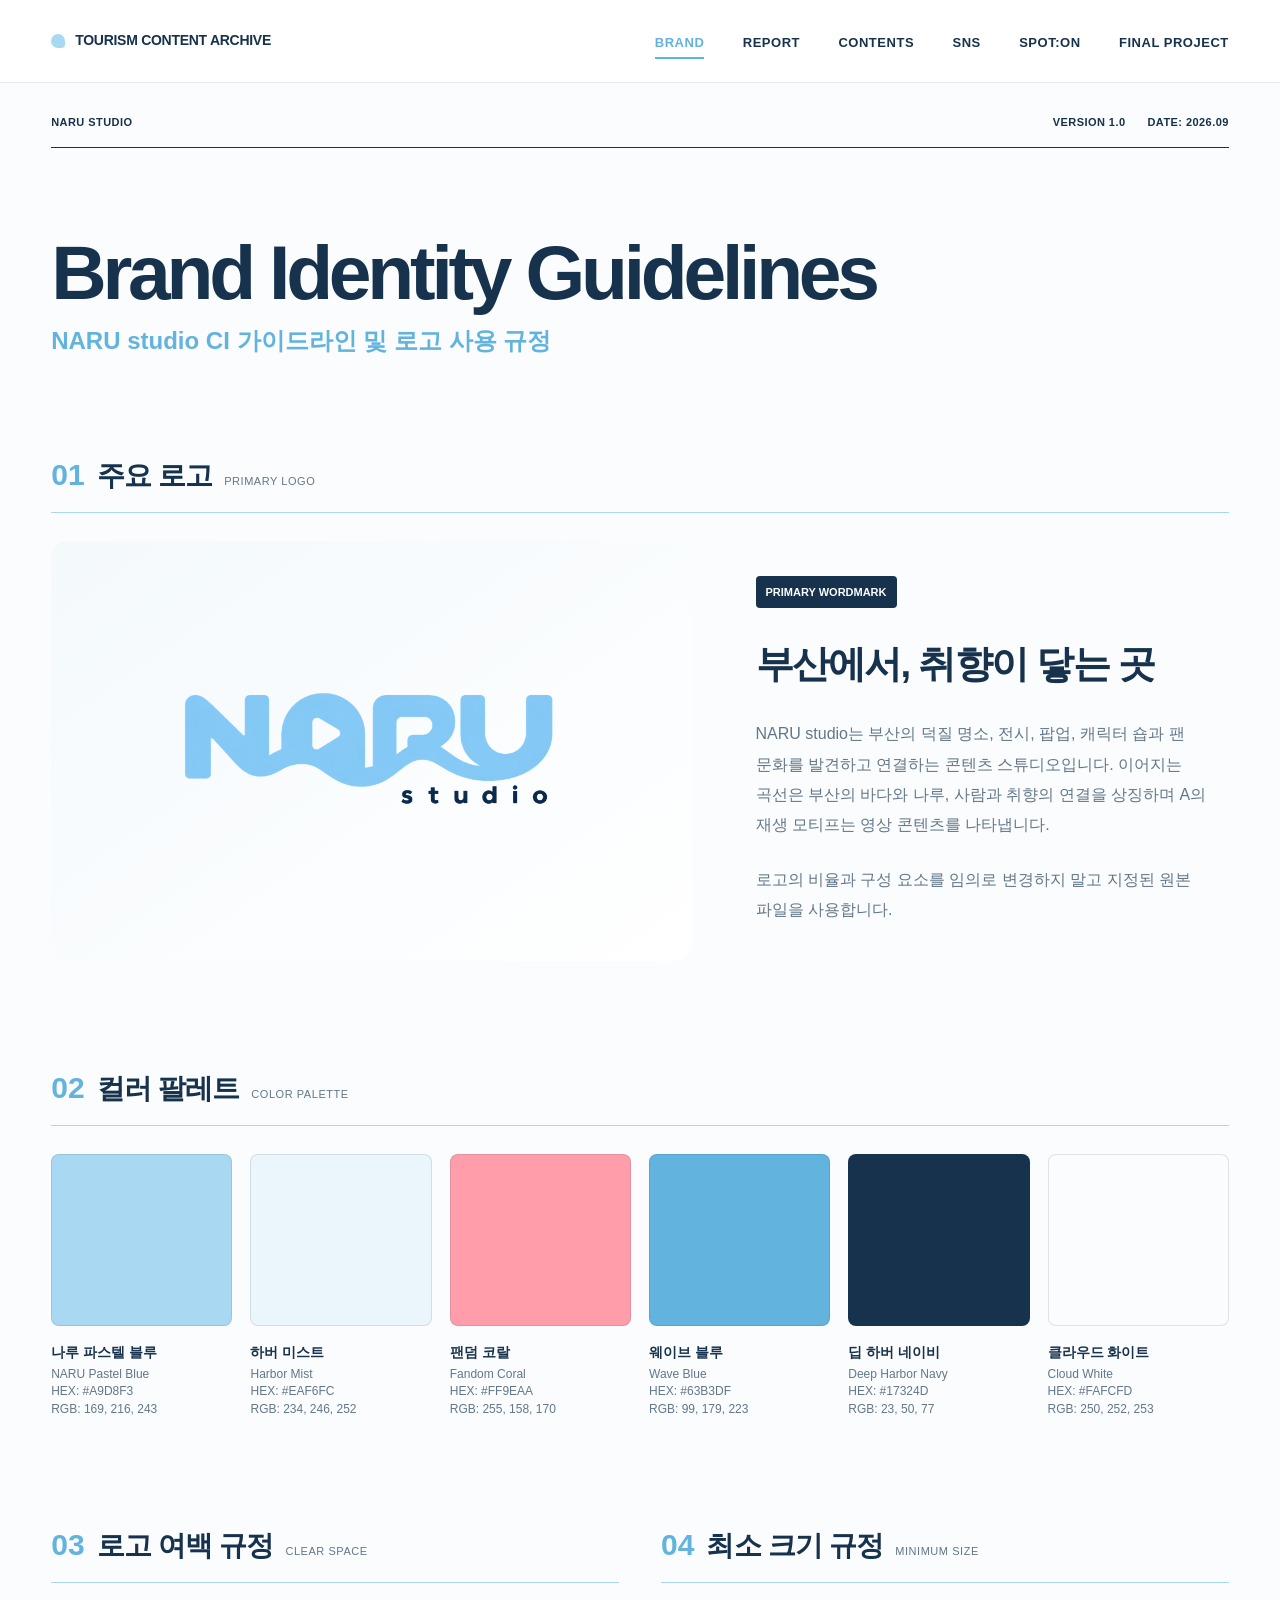
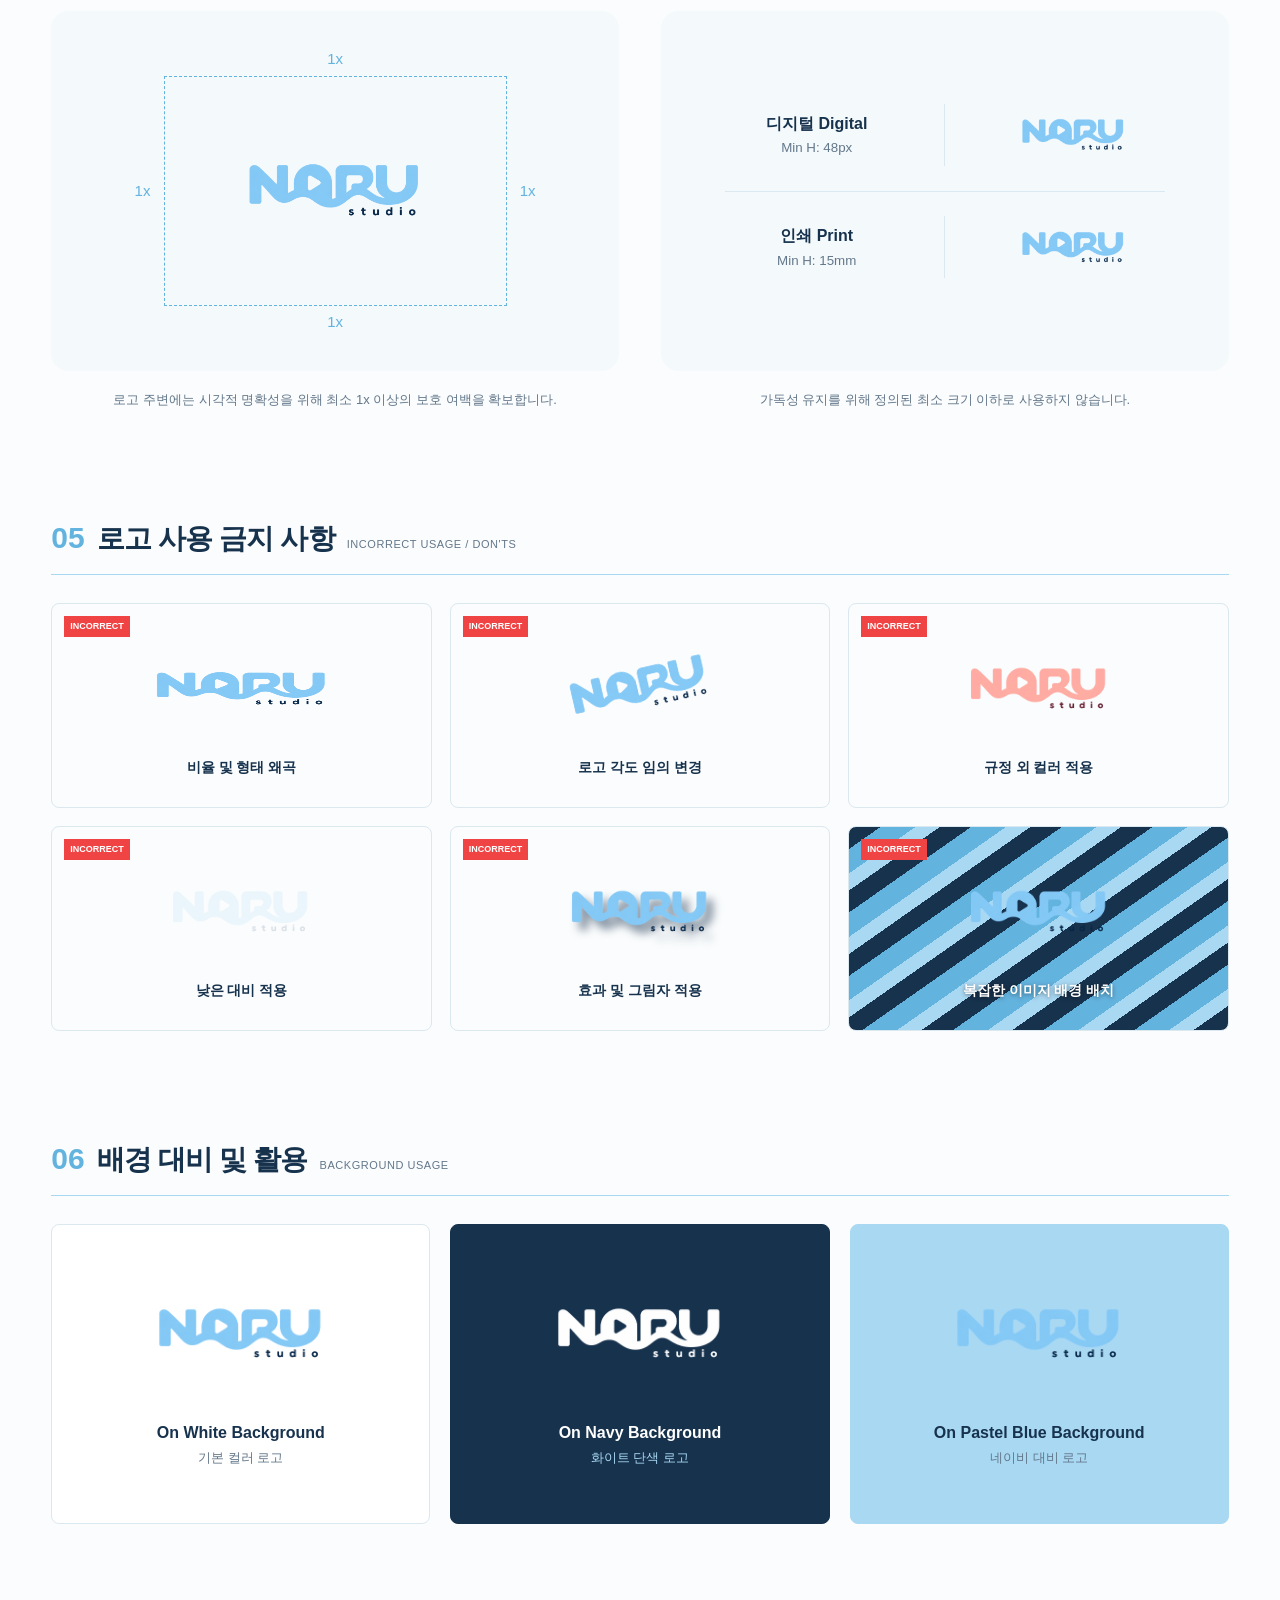
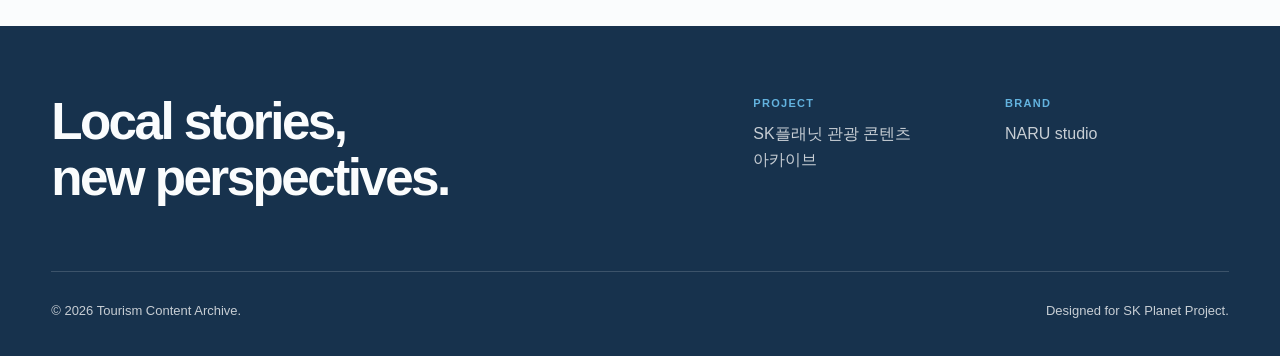
==== brand.html @ c9e0b460 "Add files via upload" ====
<!doctype html>
<html lang="ko">
<head>
  <meta charset="utf-8">
  <meta name="viewport" content="width=device-width, initial-scale=1">
  <meta name="description" content="NARU studio의 브랜드 아이덴티티와 CI 로고 사용 가이드입니다.">
  <meta name="theme-color" content="#a9d8f3">
  <title>Brand · NARU Studio</title>
  <link rel="icon" href="assets/images/common/favicon.svg" type="image/svg+xml">
  <link rel="stylesheet" href="assets/css/reset.css">
  <link rel="stylesheet" href="assets/css/variables.css">
  <link rel="stylesheet" href="assets/css/common.css">
  <link rel="stylesheet" href="assets/css/pages.css">
  <link rel="stylesheet" href="assets/css/responsive.css">
  <script src="assets/js/main.js" defer></script>
</head>
<body>
  <a class="skip-link" href="#main-content">본문 바로가기</a>
  <header class="site-header">
    <div class="container header-inner">
      <a class="brand" href="index.html" aria-label="Tourism Content Archive 홈">
        <span class="brand-mark" aria-hidden="true"></span>
        <span class="brand-text">TOURISM CONTENT ARCHIVE</span>
      </a>
      <button class="menu-toggle" type="button" aria-expanded="false" aria-controls="site-navigation" aria-label="메뉴 열기">
        <span class="menu-toggle-lines" aria-hidden="true"></span>
      </button>
      <nav class="site-nav" id="site-navigation" aria-label="주요 메뉴">
        <ul>
          <li><a href="brand.html" aria-current="page">BRAND</a></li>
          <li><a href="report.html">REPORT</a></li>
          <li><a href="contents.html">CONTENTS</a></li>
          <li><a href="sns.html">SNS</a></li>
          <li><a href="spoton.html">SPOT:ON</a></li>
          <li><a href="final.html">FINAL PROJECT</a></li>
        </ul>
      </nav>
    </div>
  </header>

  <main class="brand-guide" id="main-content">
    <div class="container">
      <div class="brand-guide-meta">
        <strong>NARU STUDIO</strong>
        <div><span>VERSION 1.0</span><span>DATE: 2026.09</span></div>
      </div>

      <header class="brand-guide-title">
        <h1>Brand Identity Guidelines</h1>
        <p>NARU studio CI 가이드라인 및 로고 사용 규정</p>
      </header>

      <section class="guide-section" aria-labelledby="primary-logo-heading">
        <div class="guide-section-heading"><span class="guide-number">01</span><h2 id="primary-logo-heading">주요 로고</h2><span>PRIMARY LOGO</span></div>
        <div class="brand-intro-grid">
          <figure class="brand-logo-stage"><img src="assets/images/common/naru-logo.png" alt="물결 형태의 NARU studio 기본 로고"></figure>
          <div class="brand-story">
            <span class="brand-story-label">PRIMARY WORDMARK</span>
            <h3>부산에서, 취향이 닿는 곳</h3>
            <p>NARU studio는 부산의 덕질 명소, 전시, 팝업, 캐릭터 숍과 팬 문화를 발견하고 연결하는 콘텐츠 스튜디오입니다. 이어지는 곡선은 부산의 바다와 나루, 사람과 취향의 연결을 상징하며 A의 재생 모티프는 영상 콘텐츠를 나타냅니다.</p>
            <p>로고의 비율과 구성 요소를 임의로 변경하지 말고 지정된 원본 파일을 사용합니다.</p>
          </div>
        </div>
      </section>

      <section class="guide-section" aria-labelledby="palette-heading">
        <div class="guide-section-heading"><span class="guide-number">02</span><h2 id="palette-heading">컬러 팔레트</h2><span>COLOR PALETTE</span></div>
        <div class="palette-grid">
          <article class="palette-chip" style="--swatch:#a9d8f3"><div class="palette-swatch"></div><strong>나루 파스텔 블루</strong><span>NARU Pastel Blue</span><small>HEX: #A9D8F3</small><small>RGB: 169, 216, 243</small></article>
          <article class="palette-chip" style="--swatch:#eaf6fc"><div class="palette-swatch"></div><strong>하버 미스트</strong><span>Harbor Mist</span><small>HEX: #EAF6FC</small><small>RGB: 234, 246, 252</small></article>
          <article class="palette-chip" style="--swatch:#ff9eaa"><div class="palette-swatch"></div><strong>팬덤 코랄</strong><span>Fandom Coral</span><small>HEX: #FF9EAA</small><small>RGB: 255, 158, 170</small></article>
          <article class="palette-chip" style="--swatch:#63b3df"><div class="palette-swatch"></div><strong>웨이브 블루</strong><span>Wave Blue</span><small>HEX: #63B3DF</small><small>RGB: 99, 179, 223</small></article>
          <article class="palette-chip" style="--swatch:#17324d"><div class="palette-swatch"></div><strong>딥 하버 네이비</strong><span>Deep Harbor Navy</span><small>HEX: #17324D</small><small>RGB: 23, 50, 77</small></article>
          <article class="palette-chip" style="--swatch:#fafcfd"><div class="palette-swatch"></div><strong>클라우드 화이트</strong><span>Cloud White</span><small>HEX: #FAFCFD</small><small>RGB: 250, 252, 253</small></article>
        </div>
      </section>

      <div class="rules-grid">
        <section class="guide-section" aria-labelledby="clear-space-heading">
          <div class="guide-section-heading"><span class="guide-number">03</span><h2 id="clear-space-heading">로고 여백 규정</h2><span>CLEAR SPACE</span></div>
          <div class="rule-card"><div class="clear-space-box"><img src="assets/images/common/naru-logo.png" alt="보호 여백이 표시된 NARU studio 로고"><span>1x</span><span>1x</span><span>1x</span><span>1x</span></div></div>
          <p class="rule-caption">로고 주변에는 시각적 명확성을 위해 최소 1x 이상의 보호 여백을 확보합니다.</p>
        </section>

        <section class="guide-section" aria-labelledby="minimum-heading">
          <div class="guide-section-heading"><span class="guide-number">04</span><h2 id="minimum-heading">최소 크기 규정</h2><span>MINIMUM SIZE</span></div>
          <div class="rule-card"><div class="minimum-size-list">
            <div class="minimum-size-row"><div><strong>디지털 Digital</strong><small>Min H: 48px</small></div><i aria-hidden="true"></i><img src="assets/images/common/naru-logo.png" alt="디지털 최소 크기 로고 예시"></div>
            <div class="minimum-size-row"><div><strong>인쇄 Print</strong><small>Min H: 15mm</small></div><i aria-hidden="true"></i><img src="assets/images/common/naru-logo.png" alt="인쇄 최소 크기 로고 예시"></div>
          </div></div>
          <p class="rule-caption">가독성 유지를 위해 정의된 최소 크기 이하로 사용하지 않습니다.</p>
        </section>
      </div>

      <section class="guide-section" aria-labelledby="incorrect-heading">
        <div class="guide-section-heading"><span class="guide-number">05</span><h2 id="incorrect-heading">로고 사용 금지 사항</h2><span>INCORRECT USAGE / DON'TS</span></div>
        <div class="dont-grid">
          <article class="dont-card dont-card--stretch"><img src="assets/images/common/naru-logo.png" alt=""><p>비율 및 형태 왜곡</p></article>
          <article class="dont-card dont-card--rotate"><img src="assets/images/common/naru-logo.png" alt=""><p>로고 각도 임의 변경</p></article>
          <article class="dont-card dont-card--coral"><img src="assets/images/common/naru-logo.png" alt=""><p>규정 외 컬러 적용</p></article>
          <article class="dont-card dont-card--fade"><img src="assets/images/common/naru-logo.png" alt=""><p>낮은 대비 적용</p></article>
          <article class="dont-card dont-card--effect"><img src="assets/images/common/naru-logo.png" alt=""><p>효과 및 그림자 적용</p></article>
          <article class="dont-card dont-card--busy"><img src="assets/images/common/naru-logo.png" alt=""><p>복잡한 이미지 배경 배치</p></article>
        </div>
      </section>

      <section class="guide-section" aria-labelledby="background-heading">
        <div class="guide-section-heading"><span class="guide-number">06</span><h2 id="background-heading">배경 대비 및 활용</h2><span>BACKGROUND USAGE</span></div>
        <div class="background-grid">
          <article class="background-card"><img src="assets/images/common/naru-logo.png" alt="흰 배경 위 NARU studio 기본 로고"><strong>On White Background</strong><span>기본 컬러 로고</span></article>
          <article class="background-card background-card--navy"><img src="assets/images/common/naru-logo.png" alt="네이비 배경 위 NARU studio 화이트 로고"><strong>On Navy Background</strong><span>화이트 단색 로고</span></article>
          <article class="background-card background-card--pastel"><img src="assets/images/common/naru-logo.png" alt="파스텔 블루 배경 위 NARU studio 로고"><strong>On Pastel Blue Background</strong><span>네이비 대비 로고</span></article>
        </div>
      </section>
    </div>
  </main>

  <footer class="site-footer">
    <div class="container">
      <div class="footer-top"><p class="footer-title">Local stories,<br>new perspectives.</p><div class="footer-meta"><div><span class="footer-label">PROJECT</span><p>SK플래닛 관광 콘텐츠 아카이브</p></div><div><span class="footer-label">BRAND</span><p>NARU studio</p></div></div></div>
      <div class="footer-bottom"><p>© <span data-current-year>2026</span> Tourism Content Archive.</p><p>Designed for SK Planet Project.</p></div>
    </div>
  </footer>
</body>
</html>
---- assets/css/variables.css ----
:root {
  --color-brand-main: #a9d8f3;
  --color-brand-sub: #eaf6fc;
  --color-accent: #ff9eaa;
  --color-support: #63b3df;
  --color-primary: var(--color-support);
  --color-primary-dark: #17324d;
  --color-primary-soft: var(--color-brand-sub);
  --color-ink: #17324d;
  --color-muted: #63778a;
  --color-line: #dce8ef;
  --color-surface: #f4f9fc;
  --color-white: #fafcfd;
  --font-sans: "Pretendard", "Noto Sans KR", "Apple SD Gothic Neo", Arial, sans-serif;
  --font-display: Inter, "Helvetica Neue", var(--font-sans);
  --container: 1240px;
  --gutter: clamp(20px, 4vw, 56px);
  --section-space: clamp(76px, 10vw, 144px);
  --radius-sm: 8px;
  --radius-md: 18px;
  --radius-lg: 30px;
  --shadow-soft: 0 18px 50px rgba(18, 22, 29, 0.08);
  --ease: 180ms ease;
}
---- assets/css/common.css ----
body {
  color: var(--color-ink);
  background: var(--color-white);
  font-family: var(--font-sans);
  font-size: 16px;
  line-height: 1.65;
  word-break: keep-all;
}

body.menu-open {
  overflow: hidden;
}

.skip-link {
  position: fixed;
  top: 8px;
  left: 8px;
  z-index: 200;
  padding: 10px 14px;
  color: var(--color-white);
  background: var(--color-primary);
  border-radius: var(--radius-sm);
  transform: translateY(-150%);
}

.skip-link:focus {
  transform: translateY(0);
}

.container {
  width: min(100% - (var(--gutter) * 2), var(--container));
  margin-inline: auto;
}

.site-header {
  position: sticky;
  top: 0;
  z-index: 100;
  background: rgba(255, 255, 255, 0.94);
  border-bottom: 1px solid rgba(223, 228, 234, 0.8);
  backdrop-filter: blur(14px);
}

.header-inner {
  display: flex;
  min-height: 82px;
  align-items: center;
  justify-content: space-between;
  gap: 32px;
}

.brand {
  display: inline-flex;
  align-items: center;
  gap: 10px;
  font-family: var(--font-display);
  font-size: 14px;
  font-weight: 800;
  letter-spacing: -0.02em;
}

.brand-mark {
  width: 14px;
  height: 14px;
  background: var(--color-brand-main);
  border-radius: 50% 50% 4px 50%;
}

.site-nav ul {
  display: flex;
  align-items: center;
  gap: clamp(22px, 3vw, 46px);
}

.site-nav a {
  position: relative;
  display: block;
  padding: 28px 0 24px;
  font-family: var(--font-display);
  font-size: 13px;
  font-weight: 700;
  letter-spacing: 0.04em;
}

.site-nav a::after {
  position: absolute;
  right: 0;
  bottom: 19px;
  left: 0;
  height: 2px;
  content: "";
  background: var(--color-primary);
  transform: scaleX(0);
  transform-origin: right;
  transition: transform var(--ease);
}

.site-nav a:hover::after,
.site-nav a:focus-visible::after,
.site-nav a[aria-current="page"]::after {
  transform: scaleX(1);
  transform-origin: left;
}

.site-nav a[aria-current="page"] {
  color: var(--color-primary);
}

.menu-toggle {
  display: none;
  width: 44px;
  height: 44px;
  align-items: center;
  justify-content: center;
  color: var(--color-ink);
  background: transparent;
  border: 1px solid var(--color-line);
  border-radius: 50%;
  cursor: pointer;
}

.menu-toggle-lines,
.menu-toggle-lines::before,
.menu-toggle-lines::after {
  width: 17px;
  height: 1.5px;
  background: currentColor;
  transition: transform var(--ease), opacity var(--ease);
}

.menu-toggle-lines {
  position: relative;
}

.menu-toggle-lines::before,
.menu-toggle-lines::after {
  position: absolute;
  left: 0;
  content: "";
}

.menu-toggle-lines::before {
  top: -5px;
}

.menu-toggle-lines::after {
  top: 5px;
}

.menu-toggle[aria-expanded="true"] .menu-toggle-lines {
  background: transparent;
}

.menu-toggle[aria-expanded="true"] .menu-toggle-lines::before {
  top: 0;
  transform: rotate(45deg);
}

.menu-toggle[aria-expanded="true"] .menu-toggle-lines::after {
  top: 0;
  transform: rotate(-45deg);
}

.page-header {
  padding: clamp(82px, 11vw, 150px) 0 clamp(64px, 8vw, 110px);
}

.eyebrow {
  display: flex;
  align-items: center;
  gap: 10px;
  margin-bottom: 22px;
  color: var(--color-primary);
  font-family: var(--font-display);
  font-size: 12px;
  font-weight: 800;
  letter-spacing: 0.14em;
  text-transform: uppercase;
}

.eyebrow::before {
  width: 26px;
  height: 2px;
  content: "";
  background: currentColor;
}

.page-title {
  max-width: 880px;
  font-family: var(--font-display);
  font-size: clamp(46px, 7.5vw, 104px);
  font-weight: 700;
  letter-spacing: -0.065em;
  line-height: 0.94;
}

.page-title .accent {
  color: var(--color-primary);
}

.page-intro {
  max-width: 620px;
  margin-top: 32px;
  color: var(--color-muted);
  font-size: clamp(16px, 1.5vw, 19px);
}

.section {
  padding-block: var(--section-space);
}

.section--soft {
  background: var(--color-surface);
}

.section-head {
  display: flex;
  align-items: end;
  justify-content: space-between;
  gap: 32px;
  margin-bottom: clamp(34px, 5vw, 64px);
}

.section-title {
  font-family: var(--font-display);
  font-size: clamp(30px, 4vw, 54px);
  font-weight: 700;
  letter-spacing: -0.05em;
  line-height: 1.05;
}

.section-description {
  max-width: 520px;
  color: var(--color-muted);
}

.button {
  display: inline-flex;
  min-height: 48px;
  align-items: center;
  justify-content: center;
  gap: 12px;
  padding: 0 20px;
  font-size: 14px;
  font-weight: 700;
  border: 1px solid var(--color-ink);
  border-radius: 999px;
  transition: color var(--ease), background var(--ease), border-color var(--ease), transform var(--ease);
}

.button::after {
  content: "↗";
}

.button:hover,
.button:focus-visible {
  color: var(--color-ink);
  background: var(--color-accent);
  border-color: var(--color-accent);
  transform: translateY(-2px);
}

.tag {
  display: inline-flex;
  padding: 6px 10px;
  color: var(--color-primary);
  background: var(--color-primary-soft);
  font-family: var(--font-display);
  font-size: 11px;
  font-weight: 800;
  letter-spacing: 0.07em;
  border-radius: 999px;
}

.filter-list {
  display: flex;
  flex-wrap: wrap;
  gap: 9px;
  margin-bottom: 36px;
}

.filter-button {
  padding: 10px 16px;
  color: var(--color-muted);
  background: var(--color-white);
  border: 1px solid var(--color-line);
  border-radius: 999px;
  cursor: pointer;
  transition: color var(--ease), background var(--ease), border-color var(--ease);
}

.filter-button:hover,
.filter-button:focus-visible,
.filter-button.is-active {
  color: var(--color-white);
  background: var(--color-primary);
  border-color: var(--color-primary);
}

:focus-visible {
  outline: 3px solid rgba(0, 117, 235, 0.28);
  outline-offset: 3px;
}

.site-footer {
  padding: 68px 0 34px;
  color: rgba(255, 255, 255, 0.76);
  background: var(--color-ink);
}

.footer-top {
  display: grid;
  grid-template-columns: 1.35fr 1fr;
  gap: 60px;
  padding-bottom: 66px;
}

.footer-title {
  max-width: 620px;
  color: var(--color-white);
  font-family: var(--font-display);
  font-size: clamp(30px, 4vw, 52px);
  font-weight: 700;
  letter-spacing: -0.05em;
  line-height: 1.08;
}

.footer-meta {
  display: grid;
  grid-template-columns: repeat(2, 1fr);
  gap: 28px;
}

.footer-label {
  display: block;
  margin-bottom: 8px;
  color: var(--color-primary);
  font-family: var(--font-display);
  font-size: 11px;
  font-weight: 800;
  letter-spacing: 0.12em;
}

.footer-bottom {
  display: flex;
  justify-content: space-between;
  gap: 24px;
  padding-top: 28px;
  font-size: 13px;
  border-top: 1px solid rgba(255, 255, 255, 0.16);
}
---- assets/css/pages.css ----
.hero {
  position: relative;
  display: grid;
  min-height: calc(100vh - 82px);
  align-items: end;
  overflow: hidden;
  padding: clamp(70px, 9vw, 124px) 0 58px;
}

.hero::before {
  position: absolute;
  top: 8%;
  right: -4vw;
  width: clamp(240px, 37vw, 590px);
  aspect-ratio: 1;
  content: "";
  background: var(--color-primary);
  border-radius: 50% 50% 8% 50%;
  opacity: 0.08;
  transform: rotate(18deg);
}

.hero-grid {
  position: relative;
  z-index: 1;
  display: grid;
  grid-template-columns: 1.35fr 0.65fr;
  align-items: end;
  gap: clamp(40px, 8vw, 110px);
}

.hero-title {
  font-family: var(--font-display);
  font-size: clamp(62px, 10.7vw, 164px);
  font-weight: 700;
  letter-spacing: -0.075em;
  line-height: 0.82;
}

.hero-title span {
  display: block;
  color: var(--color-primary);
}

.hero-copy {
  padding-bottom: 8px;
}

.hero-copy p {
  margin-bottom: 28px;
  color: var(--color-muted);
  font-size: clamp(16px, 1.5vw, 19px);
}

.hero-index {
  position: absolute;
  top: 24px;
  left: var(--gutter);
  color: var(--color-muted);
  font-family: var(--font-display);
  font-size: 11px;
  font-weight: 700;
  letter-spacing: 0.12em;
  writing-mode: vertical-rl;
}

.banner-placeholder {
  position: relative;
  min-height: clamp(380px, 58vw, 760px);
  overflow: hidden;
  color: var(--color-white);
  background: var(--color-brand-main);
}

.banner-placeholder::before,
.banner-placeholder::after {
  position: absolute;
  content: "";
  border: 1px solid rgba(255, 255, 255, 0.38);
  border-radius: 50%;
}

.banner-placeholder::before {
  top: -20%;
  right: -10%;
  width: 62vw;
  height: 62vw;
}

.banner-placeholder::after {
  bottom: -43%;
  left: 12%;
  width: 48vw;
  height: 48vw;
}

.banner-content {
  position: absolute;
  inset: 0;
  z-index: 1;
  display: flex;
  flex-direction: column;
  justify-content: space-between;
  padding: clamp(28px, 5vw, 70px);
  color: var(--color-ink);
}

.banner-label {
  font-family: var(--font-display);
  font-size: 12px;
  font-weight: 800;
  letter-spacing: 0.12em;
}

.banner-copy {
  max-width: 760px;
  font-family: var(--font-display);
  font-size: clamp(32px, 5.5vw, 78px);
  font-weight: 600;
  letter-spacing: -0.055em;
  line-height: 1;
}

.archive-grid {
  display: grid;
  grid-template-columns: repeat(2, 1fr);
  border-top: 1px solid var(--color-line);
}

.archive-link {
  position: relative;
  min-height: 320px;
  overflow: hidden;
  padding: clamp(26px, 4vw, 50px);
  border-right: 1px solid var(--color-line);
  border-bottom: 1px solid var(--color-line);
  transition: color var(--ease), background var(--ease);
}

.archive-link:nth-child(2n) {
  border-right: 0;
}

.archive-link:hover,
.archive-link:focus-visible {
  color: var(--color-white);
  background: var(--color-primary);
}

.archive-number {
  font-family: var(--font-display);
  font-size: 12px;
  font-weight: 700;
}

.archive-name {
  position: absolute;
  right: clamp(26px, 4vw, 50px);
  bottom: clamp(26px, 4vw, 50px);
  left: clamp(26px, 4vw, 50px);
  font-family: var(--font-display);
  font-size: clamp(34px, 5vw, 68px);
  font-weight: 700;
  letter-spacing: -0.055em;
  line-height: 1;
}

.archive-name::after {
  float: right;
  content: "↗";
  font-size: 0.55em;
}

.table-shell {
  overflow-x: auto;
  background: var(--color-white);
  border: 1px solid var(--color-line);
  border-radius: var(--radius-md);
}

.resource-table {
  width: 100%;
  min-width: 900px;
  text-align: left;
}

.resource-table th,
.resource-table td {
  padding: 20px 22px;
  border-bottom: 1px solid var(--color-line);
  vertical-align: top;
}

.resource-table th {
  color: var(--color-muted);
  background: var(--color-surface);
  font-family: var(--font-display);
  font-size: 11px;
  letter-spacing: 0.09em;
}

.resource-table td:first-child {
  color: var(--color-primary);
  font-family: var(--font-display);
  font-size: 13px;
  font-weight: 800;
}

.resource-table tbody tr:last-child td {
  border-bottom: 0;
}

.resource-table tbody tr:hover {
  background: #fbfdff;
}

.insight-grid,
.project-facts {
  display: grid;
  grid-template-columns: repeat(3, 1fr);
  gap: 18px;
}

.insight-card,
.fact-card {
  min-height: 220px;
  padding: 28px;
  background: var(--color-white);
  border: 1px solid var(--color-line);
  border-radius: var(--radius-md);
}

.insight-card strong,
.fact-card strong {
  display: block;
  margin: 26px 0 10px;
  font-size: 20px;
}

.insight-card p,
.fact-card p {
  color: var(--color-muted);
  font-size: 14px;
}

.content-grid {
  display: grid;
  grid-template-columns: repeat(3, 1fr);
  gap: 42px 20px;
}

.filterable-content[hidden] {
  display: none;
}

.content-stack {
  display: grid;
  gap: clamp(70px, 9vw, 112px);
}

.cardnews-gallery {
  overflow: hidden;
  padding: clamp(24px, 4vw, 52px);
  color: var(--color-white);
  background: var(--color-ink);
  border-radius: var(--radius-lg);
}

.cardnews-gallery-head {
  display: flex;
  align-items: end;
  justify-content: space-between;
  gap: 30px;
  margin-bottom: clamp(28px, 4vw, 46px);
}

.cardnews-gallery-head .tag {
  margin-bottom: 13px;
}

.cardnews-gallery-head h3 {
  margin-bottom: 6px;
  font-family: var(--font-display);
  font-size: clamp(28px, 3.6vw, 48px);
  letter-spacing: -0.05em;
}

.cardnews-gallery-head p:not(.cardnews-counter) {
  color: rgba(250, 252, 253, 0.68);
}

.cardnews-counter {
  display: flex;
  align-items: baseline;
  gap: 8px;
  font-family: var(--font-display);
}

.cardnews-counter strong {
  color: var(--color-brand-main);
  font-size: clamp(42px, 5vw, 70px);
  line-height: 0.9;
}

.cardnews-counter span {
  color: rgba(250, 252, 253, 0.54);
}

.cardnews-gallery-body {
  display: grid;
  grid-template-columns: minmax(0, 1fr) 132px;
  gap: 18px;
}

.cardnews-viewer {
  position: relative;
  min-width: 0;
  overflow: hidden;
  background: #080b0e;
  border-radius: var(--radius-md);
}

.cardnews-viewer:focus-visible {
  outline-color: var(--color-brand-main);
}

.cardnews-slides {
  display: grid;
  place-items: center;
}

.cardnews-slide {
  grid-area: 1 / 1;
  width: 100%;
  margin: 0;
}

.cardnews-slide[hidden] {
  display: none;
}

.cardnews-slide img {
  width: 100%;
  max-height: 850px;
  object-fit: contain;
}

.carousel-button {
  position: absolute;
  top: 50%;
  z-index: 2;
  display: grid;
  width: 52px;
  height: 52px;
  place-items: center;
  color: var(--color-ink);
  background: rgba(250, 252, 253, 0.92);
  border-radius: 50%;
  box-shadow: 0 8px 24px rgba(0, 0, 0, 0.22);
  cursor: pointer;
  transform: translateY(-50%);
  transition: background var(--ease), transform var(--ease), opacity var(--ease);
}

.carousel-button:hover,
.carousel-button:focus-visible {
  background: var(--color-brand-main);
  transform: translateY(-50%) scale(1.05);
}

.carousel-button:disabled {
  cursor: default;
  opacity: 0.22;
  transform: translateY(-50%);
}

.carousel-button--prev { left: 18px; }
.carousel-button--next { right: 18px; }

.cardnews-thumbnails {
  display: grid;
  align-content: start;
  gap: 11px;
}

.cardnews-thumbnail {
  position: relative;
  overflow: hidden;
  padding: 0;
  background: #080b0e;
  border: 2px solid transparent;
  border-radius: var(--radius-sm);
  cursor: pointer;
  opacity: 0.48;
  transition: border-color var(--ease), opacity var(--ease), transform var(--ease);
}

.cardnews-thumbnail:hover,
.cardnews-thumbnail:focus-visible,
.cardnews-thumbnail.is-active {
  border-color: var(--color-brand-main);
  opacity: 1;
  transform: translateX(-3px);
}

.cardnews-thumbnail img {
  width: 100%;
  aspect-ratio: 4 / 5;
  object-fit: cover;
}

.content-subhead {
  display: flex;
  align-items: end;
  justify-content: space-between;
  gap: 30px;
  padding-bottom: 18px;
  margin-bottom: 32px;
  border-bottom: 1px solid var(--color-line);
}

.content-subhead h3 {
  font-family: var(--font-display);
  font-size: clamp(26px, 3vw, 38px);
  letter-spacing: -0.04em;
}

.content-subhead p {
  color: var(--color-muted);
  font-size: 14px;
}

.content-card[hidden] {
  display: none;
}

.content-thumb {
  position: relative;
  aspect-ratio: 4 / 5;
  overflow: hidden;
  margin-bottom: 18px;
  background: var(--color-surface);
  border-radius: var(--radius-md);
}

.content-thumb::before {
  position: absolute;
  inset: 12%;
  content: "";
  border: 1px solid rgba(0, 117, 235, 0.24);
  border-radius: 50%;
  transition: transform 300ms ease;
}

.content-card:nth-child(2n) .content-thumb {
  background: var(--color-primary-soft);
}

.content-card:nth-child(3n) .content-thumb {
  color: var(--color-white);
  background: var(--color-primary);
}

.content-card:hover .content-thumb::before {
  transform: scale(1.12);
}

.thumb-label {
  position: absolute;
  top: 22px;
  left: 22px;
  font-family: var(--font-display);
  font-size: 11px;
  font-weight: 800;
  letter-spacing: 0.1em;
}

.thumb-number {
  position: absolute;
  right: 22px;
  bottom: 16px;
  color: var(--color-primary);
  font-family: var(--font-display);
  font-size: clamp(70px, 9vw, 130px);
  font-weight: 700;
  letter-spacing: -0.08em;
  line-height: 1;
  opacity: 0.2;
}

.content-card h3 {
  margin: 10px 0 5px;
  font-size: 19px;
}

.content-card p {
  color: var(--color-muted);
  font-size: 14px;
}

.metric-grid {
  display: grid;
  grid-template-columns: repeat(4, 1fr);
  gap: 16px;
}

.metric-card {
  padding: 26px;
  background: var(--color-white);
  border: 1px solid var(--color-line);
  border-radius: var(--radius-md);
}

.metric-label {
  color: var(--color-muted);
  font-size: 13px;
}

.metric-value {
  display: block;
  margin: 18px 0 8px;
  font-family: var(--font-display);
  font-size: clamp(32px, 4vw, 52px);
  font-weight: 700;
  letter-spacing: -0.055em;
  line-height: 1;
}

.metric-change {
  color: var(--color-primary);
  font-size: 12px;
  font-weight: 700;
}

.dashboard-grid {
  display: grid;
  grid-template-columns: 1.55fr 0.85fr;
  gap: 20px;
  margin-top: 20px;
}

.dashboard-panel {
  padding: clamp(24px, 3vw, 38px);
  background: var(--color-white);
  border: 1px solid var(--color-line);
  border-radius: var(--radius-md);
}

.panel-head {
  display: flex;
  justify-content: space-between;
  gap: 20px;
  margin-bottom: 34px;
}

.panel-head h2 {
  font-size: 19px;
}

.panel-head span {
  color: var(--color-muted);
  font-size: 12px;
}

.chart {
  display: flex;
  height: 270px;
  align-items: end;
  justify-content: space-between;
  gap: 13px;
  padding-top: 20px;
  border-bottom: 1px solid var(--color-line);
}

.chart-bar {
  position: relative;
  flex: 1;
  height: var(--value);
  min-width: 18px;
  background: var(--color-primary);
  border-radius: 6px 6px 0 0;
  opacity: 0.25;
  transition: opacity var(--ease);
}

.chart-bar:hover {
  opacity: 1;
}

.chart-bar span {
  position: absolute;
  bottom: -27px;
  left: 50%;
  color: var(--color-muted);
  font-size: 11px;
  transform: translateX(-50%);
}

.ranking-list li {
  display: grid;
  grid-template-columns: 28px 1fr auto;
  align-items: center;
  gap: 14px;
  padding: 18px 0;
  border-bottom: 1px solid var(--color-line);
}

.ranking-list li:last-child {
  border-bottom: 0;
}

.rank {
  color: var(--color-primary);
  font-family: var(--font-display);
  font-weight: 800;
}

.rank-name strong,
.rank-name small {
  display: block;
}

.rank-name small {
  color: var(--color-muted);
}

.project-visual {
  position: relative;
  min-height: clamp(430px, 62vw, 780px);
  overflow: hidden;
  color: var(--color-white);
  background: var(--color-ink);
}

.project-visual::before {
  position: absolute;
  top: 10%;
  right: 8%;
  width: 46%;
  aspect-ratio: 1;
  content: "";
  background: var(--color-brand-main);
  border-radius: 50% 50% 7% 50%;
  transform: rotate(25deg);
}

.project-visual-content {
  position: absolute;
  inset: 0;
  z-index: 1;
  display: flex;
  flex-direction: column;
  justify-content: space-between;
  padding: clamp(28px, 5vw, 66px);
}

.project-visual-title {
  align-self: end;
  max-width: 700px;
  font-family: var(--font-display);
  font-size: clamp(44px, 7vw, 100px);
  font-weight: 700;
  letter-spacing: -0.07em;
  line-height: 0.9;
  text-align: right;
}

.process-list {
  counter-reset: process;
  border-top: 1px solid var(--color-line);
}

.process-list li {
  display: grid;
  grid-template-columns: 80px 0.6fr 1fr;
  gap: 30px;
  padding: 34px 0;
  border-bottom: 1px solid var(--color-line);
  counter-increment: process;
}

.process-list li::before {
  color: var(--color-primary);
  content: "0" counter(process);
  font-family: var(--font-display);
  font-size: 13px;
  font-weight: 800;
}

.process-list h3 {
  font-size: 21px;
}

.process-list p {
  color: var(--color-muted);
}

.empty-note {
  padding: 50px;
  text-align: center;
  border: 1px dashed #b8c0ca;
  border-radius: var(--radius-md);
}

.empty-note strong {
  display: block;
  margin-bottom: 8px;
  font-size: 18px;
}

.empty-note p {
  color: var(--color-muted);
}

/* SPOT:ON interactive preview */
.spoton-page {
  overflow: hidden;
}

.spoton-page-header {
  position: relative;
}

.spoton-page-header::after {
  position: absolute;
  top: 12%;
  right: -8%;
  z-index: -1;
  width: clamp(220px, 32vw, 520px);
  aspect-ratio: 1;
  content: "";
  background: var(--color-brand-sub);
  border-radius: 50% 50% 8% 50%;
  transform: rotate(24deg);
}

.spoton-intro-grid {
  display: grid;
  grid-template-columns: 1.35fr 0.65fr;
  align-items: end;
  gap: clamp(42px, 8vw, 120px);
}

.spoton-intro-aside {
  max-width: 390px;
  padding-bottom: 8px;
}

.spoton-intro-aside p {
  margin: 20px 0 26px;
  color: var(--color-muted);
}

.spoton-live {
  display: inline-flex;
  align-items: center;
  gap: 9px;
  color: var(--color-ink);
  font-family: var(--font-display);
  font-size: 11px;
  font-weight: 800;
  letter-spacing: 0.1em;
}

.spoton-live i {
  width: 9px;
  height: 9px;
  background: var(--color-accent);
  border-radius: 50%;
  box-shadow: 0 0 0 5px rgba(255, 158, 170, 0.2);
}

.spoton-demo {
  position: relative;
  padding: var(--section-space) 0;
  background: var(--color-brand-sub);
}

.spoton-demo::before {
  position: absolute;
  top: 0;
  bottom: 0;
  left: 54%;
  width: 1px;
  content: "";
  background: rgba(23, 50, 77, 0.1);
}

.spoton-demo-grid {
  display: grid;
  grid-template-columns: 0.85fr 1.15fr;
  align-items: center;
  gap: clamp(60px, 10vw, 150px);
}

.spoton-demo-copy > p:not(.eyebrow) {
  max-width: 470px;
  margin-top: 26px;
  color: var(--color-muted);
}

.spoton-feature-list {
  margin-top: 42px;
  border-top: 1px solid rgba(23, 50, 77, 0.18);
}

.spoton-feature-list li {
  display: grid;
  grid-template-columns: 44px 1fr;
  gap: 18px;
  padding: 18px 0;
  border-bottom: 1px solid rgba(23, 50, 77, 0.18);
}

.spoton-feature-list span {
  color: var(--color-support);
  font-family: var(--font-display);
  font-size: 12px;
  font-weight: 800;
}

.spoton-feature-list strong {
  font-size: 15px;
}

.spoton-controls {
  display: flex;
  flex-wrap: wrap;
  gap: 9px;
  margin-top: 32px;
}

.preview-control {
  display: inline-flex;
  min-height: 44px;
  align-items: center;
  gap: 9px;
  padding: 0 15px;
  color: var(--color-ink);
  background: transparent;
  border: 1px solid rgba(23, 50, 77, 0.28);
  border-radius: 999px;
  font-size: 13px;
  font-weight: 700;
  cursor: pointer;
  transition: background var(--ease), border-color var(--ease), transform var(--ease);
}

.preview-control:hover,
.preview-control:focus-visible {
  background: var(--color-brand-main);
  border-color: var(--color-brand-main);
  transform: translateY(-2px);
}

.phone-stage {
  position: relative;
  display: grid;
  justify-items: center;
}

.phone-stage::before,
.phone-stage::after {
  position: absolute;
  content: "";
  border-radius: 50%;
}

.phone-stage::before {
  top: 8%;
  right: 2%;
  width: 150px;
  height: 150px;
  background: var(--color-brand-main);
  opacity: 0.68;
}

.phone-stage::after {
  bottom: 12%;
  left: 1%;
  width: 90px;
  height: 90px;
  background: var(--color-accent);
  opacity: 0.72;
}

.phone-shell {
  position: relative;
  z-index: 1;
  width: min(100%, 430px);
  aspect-ratio: 390 / 844;
  padding: 11px;
  background: #111820;
  border: 1px solid #415062;
  border-radius: 54px;
  box-shadow: 0 36px 80px rgba(23, 50, 77, 0.24), inset 0 0 0 1px rgba(255, 255, 255, 0.12);
}

.phone-screen {
  position: relative;
  width: 100%;
  height: 100%;
  overflow: hidden;
  background: #fff;
  border-radius: 43px;
}

.phone-screen iframe {
  width: 100%;
  height: 100%;
  background: #fff;
  border: 0;
}

.phone-island {
  position: absolute;
  top: 13px;
  left: 50%;
  z-index: 4;
  width: 112px;
  height: 30px;
  background: #090d11;
  border-radius: 999px;
  transform: translateX(-50%);
  pointer-events: none;
}

.phone-home-indicator {
  position: absolute;
  bottom: 8px;
  left: 50%;
  z-index: 4;
  width: 116px;
  height: 4px;
  background: rgba(9, 13, 17, 0.78);
  border-radius: 999px;
  transform: translateX(-50%);
  pointer-events: none;
}

.phone-side-button {
  position: absolute;
  right: -4px;
  width: 4px;
  background: #263341;
  border-radius: 0 3px 3px 0;
}

.phone-side-button--top { top: 126px; height: 58px; }
.phone-side-button--middle { top: 204px; height: 82px; }
.phone-side-button--bottom { top: 306px; height: 82px; }

.preview-loading {
  position: absolute;
  inset: 0;
  z-index: 3;
  display: grid;
  place-content: center;
  justify-items: center;
  gap: 14px;
  color: var(--color-muted);
  background: var(--color-white);
  font-size: 13px;
  text-align: center;
  transition: opacity 240ms ease, visibility 240ms ease;
}

.preview-loading.is-loaded {
  visibility: hidden;
  opacity: 0;
}

.preview-loading span {
  width: 34px;
  height: 34px;
  border: 3px solid var(--color-brand-sub);
  border-top-color: var(--color-support);
  border-radius: 50%;
  animation: preview-spin 800ms linear infinite;
}

@keyframes preview-spin {
  to { transform: rotate(360deg); }
}

.phone-caption {
  position: relative;
  z-index: 1;
  margin-top: 22px;
  color: var(--color-muted);
  font-family: var(--font-display);
  font-size: 10px;
  font-weight: 700;
  letter-spacing: 0.08em;
}

.phone-shell:fullscreen {
  width: min(100vw, 480px);
  height: 100vh;
  margin: auto;
  aspect-ratio: auto;
  border-radius: 0;
}

.phone-shell:fullscreen .phone-screen {
  border-radius: 0;
}

/* Brand identity guidelines */
.brand-guide {
  background: var(--color-white);
}

.brand-guide-meta {
  display: flex;
  align-items: center;
  justify-content: space-between;
  gap: 24px;
  padding: 30px 0 16px;
  font-family: var(--font-display);
  font-size: 11px;
  font-weight: 800;
  letter-spacing: 0.04em;
  border-bottom: 1px solid var(--color-ink);
}

.brand-guide-meta div {
  display: flex;
  gap: 22px;
}

.brand-guide-title {
  padding: clamp(50px, 7vw, 86px) 0 clamp(58px, 7vw, 92px);
}

.brand-guide-title h1 {
  margin-bottom: 10px;
  font-family: var(--font-display);
  font-size: clamp(42px, 6vw, 78px);
  font-weight: 800;
  letter-spacing: -0.055em;
  line-height: 1;
}

.brand-guide-title p {
  color: var(--color-support);
  font-size: clamp(17px, 2vw, 24px);
  font-weight: 700;
}

.guide-section {
  padding-bottom: clamp(64px, 8vw, 106px);
}

.guide-section-heading {
  display: flex;
  align-items: baseline;
  gap: 12px;
  padding-bottom: 12px;
  margin-bottom: 28px;
  border-bottom: 1px solid var(--color-brand-main);
}

.guide-number {
  color: var(--color-support);
  font-family: var(--font-display);
  font-size: clamp(21px, 2.5vw, 30px);
  font-weight: 800;
}

.guide-section-heading h2 {
  font-size: clamp(20px, 2.2vw, 28px);
  letter-spacing: -0.03em;
}

.guide-section-heading span:last-child {
  color: var(--color-muted);
  font-family: var(--font-display);
  font-size: 11px;
  letter-spacing: 0.05em;
}

.brand-intro-grid {
  display: grid;
  grid-template-columns: 1.15fr 0.85fr;
  align-items: stretch;
  gap: clamp(32px, 5vw, 64px);
}

.brand-logo-stage {
  display: grid;
  min-height: 420px;
  place-items: center;
  padding: clamp(34px, 6vw, 74px);
  background: linear-gradient(145deg, var(--color-surface), #ffffff);
  border-radius: var(--radius-md);
}

.brand-logo-stage img {
  width: min(100%, 620px);
  height: auto;
}

.brand-story {
  display: flex;
  flex-direction: column;
  justify-content: center;
}

.brand-story-label {
  align-self: flex-start;
  padding: 7px 10px;
  margin-bottom: 24px;
  color: var(--color-white);
  background: var(--color-ink);
  font-family: var(--font-display);
  font-size: 11px;
  font-weight: 800;
  border-radius: 4px;
}

.brand-story h3 {
  margin-bottom: 24px;
  font-size: clamp(28px, 3vw, 40px);
  letter-spacing: -0.045em;
}

.brand-story p {
  color: var(--color-muted);
  line-height: 1.9;
}

.brand-story p + p {
  margin-top: 24px;
}

.palette-grid {
  display: grid;
  grid-template-columns: repeat(6, 1fr);
  gap: 18px;
}

.palette-chip {
  --swatch: var(--color-brand-main);
}

.palette-swatch {
  aspect-ratio: 1 / 0.95;
  margin-bottom: 15px;
  background: var(--swatch);
  border: 1px solid rgba(23, 50, 77, 0.12);
  border-radius: var(--radius-sm);
}

.palette-chip strong,
.palette-chip span,
.palette-chip small {
  display: block;
}

.palette-chip strong {
  font-size: 14px;
}

.palette-chip span,
.palette-chip small {
  color: var(--color-muted);
  font-size: 12px;
  line-height: 1.45;
}

.palette-chip span {
  margin-top: 2px;
}

.rules-grid {
  display: grid;
  grid-template-columns: repeat(2, 1fr);
  gap: 42px;
}

.rule-card {
  display: flex;
  min-height: 360px;
  align-items: center;
  justify-content: center;
  padding: clamp(30px, 5vw, 66px);
  background: var(--color-surface);
  border-radius: var(--radius-md);
}

.clear-space-box {
  position: relative;
  display: grid;
  width: min(78%, 430px);
  aspect-ratio: 1.7;
  place-items: center;
  padding: 13%;
  border: 1.5px dashed var(--color-support);
}

.clear-space-box img {
  width: 100%;
}

.clear-space-box span {
  position: absolute;
  color: var(--color-support);
  font-size: 15px;
}

.clear-space-box span:nth-of-type(1) { top: -30px; left: 50%; transform: translateX(-50%); }
.clear-space-box span:nth-of-type(2) { right: -30px; top: 50%; transform: translateY(-50%); }
.clear-space-box span:nth-of-type(3) { bottom: -30px; left: 50%; transform: translateX(-50%); }
.clear-space-box span:nth-of-type(4) { left: -30px; top: 50%; transform: translateY(-50%); }

.minimum-size-list {
  width: 100%;
}

.minimum-size-row {
  display: grid;
  grid-template-columns: 1fr 1px 1fr;
  align-items: center;
  gap: 36px;
  min-height: 112px;
  text-align: center;
}

.minimum-size-row + .minimum-size-row {
  border-top: 1px solid var(--color-line);
}

.minimum-size-row i {
  height: 62px;
  background: var(--color-line);
}

.minimum-size-row strong,
.minimum-size-row small {
  display: block;
}

.minimum-size-row small {
  color: var(--color-muted);
}

.minimum-size-row img {
  width: 135px;
  margin-inline: auto;
}

.rule-caption {
  margin-top: 18px;
  color: var(--color-muted);
  font-size: 13px;
  text-align: center;
}

.dont-grid {
  display: grid;
  grid-template-columns: repeat(3, 1fr);
  gap: 18px;
}

.dont-card {
  position: relative;
  display: flex;
  min-height: 205px;
  flex-direction: column;
  align-items: center;
  justify-content: center;
  overflow: hidden;
  padding: 30px 24px 18px;
  background: var(--color-white);
  border: 1px solid var(--color-line);
  border-radius: var(--radius-sm);
}

.dont-card::before {
  position: absolute;
  top: 12px;
  left: 12px;
  z-index: 2;
  padding: 3px 6px;
  color: #fff;
  content: "INCORRECT";
  background: #f04444;
  font-family: var(--font-display);
  font-size: 9px;
  font-weight: 800;
}

.dont-card img {
  width: 58%;
  max-height: 90px;
  object-fit: contain;
}

.dont-card p {
  margin-top: 22px;
  font-size: 14px;
  font-weight: 700;
}

.dont-card--stretch img { transform: scaleX(1.25) scaleY(0.8); }
.dont-card--rotate img { transform: rotate(-13deg); }
.dont-card--coral img { filter: sepia(1) saturate(6) hue-rotate(300deg) brightness(1.12); }
.dont-card--fade img { opacity: 0.13; }
.dont-card--effect img { filter: drop-shadow(7px 8px 4px rgba(23, 50, 77, 0.5)); }
.dont-card--busy { background: repeating-linear-gradient(145deg, #17324d 0 18px, #63b3df 18px 38px, #a9d8f3 38px 52px); }
.dont-card--busy p { color: #fff; text-shadow: 0 1px 4px rgba(0, 0, 0, 0.5); }

.background-grid {
  display: grid;
  grid-template-columns: repeat(3, 1fr);
  gap: 20px;
}

.background-card {
  display: flex;
  min-height: 300px;
  flex-direction: column;
  align-items: center;
  justify-content: center;
  padding: 34px;
  background: #fff;
  border: 1px solid var(--color-line);
  border-radius: var(--radius-sm);
  text-align: center;
}

.background-card img {
  width: 70%;
  max-width: 270px;
}

.background-card strong {
  margin-top: 32px;
}

.background-card span {
  color: var(--color-muted);
  font-size: 13px;
}

.background-card--navy {
  color: #fff;
  background: var(--color-ink);
  border-color: var(--color-ink);
}

.background-card--navy img {
  filter: brightness(0) invert(1);
}

.background-card--navy span {
  color: var(--color-brand-main);
}

.background-card--pastel {
  background: var(--color-brand-main);
  border-color: var(--color-brand-main);
}
---- assets/css/responsive.css ----
@media (max-width: 1023px) {
  .brand-text {
    max-width: 190px;
    overflow: hidden;
    text-overflow: ellipsis;
    white-space: nowrap;
  }

  .site-nav ul {
    gap: 18px;
  }

  .site-nav a {
    font-size: 12px;
  }

  .hero-grid {
    grid-template-columns: 1fr;
  }

  .hero-copy {
    max-width: 520px;
  }

  .content-grid,
  .insight-grid,
  .project-facts {
    grid-template-columns: repeat(2, 1fr);
  }

  .cardnews-gallery-body {
    grid-template-columns: minmax(0, 1fr) 105px;
  }

  .metric-grid {
    grid-template-columns: repeat(2, 1fr);
  }

  .dashboard-grid {
    grid-template-columns: 1fr;
  }

  .spoton-demo-grid {
    grid-template-columns: 0.75fr 1.25fr;
    gap: 54px;
  }

  .palette-grid {
    grid-template-columns: repeat(3, 1fr);
    gap: 28px 16px;
  }
}

@media (max-width: 767px) {
  body {
    font-size: 15px;
  }

  .header-inner {
    min-height: 68px;
  }

  .menu-toggle {
    display: inline-flex;
  }

  .site-nav {
    position: fixed;
    inset: 68px 0 0;
    visibility: hidden;
    background: var(--color-white);
    opacity: 0;
    transform: translateY(-10px);
    transition: visibility var(--ease), opacity var(--ease), transform var(--ease);
  }

  .site-nav.is-open {
    visibility: visible;
    opacity: 1;
    transform: translateY(0);
  }

  .site-nav ul {
    display: block;
    padding: 24px var(--gutter);
  }

  .site-nav a {
    padding: 18px 0;
    font-size: clamp(26px, 9vw, 40px);
    letter-spacing: -0.04em;
    border-bottom: 1px solid var(--color-line);
  }

  .site-nav a::after {
    right: auto;
    bottom: 12px;
    width: 42px;
  }

  .hero {
    min-height: calc(100svh - 68px);
    align-items: center;
  }

  .hero-title {
    font-size: clamp(58px, 20vw, 92px);
  }

  .hero-index {
    display: none;
  }

  .page-title {
    font-size: clamp(46px, 16vw, 72px);
  }

  .section-head {
    display: block;
  }

  .section-description {
    margin-top: 18px;
  }

  .archive-grid,
  .content-grid,
  .insight-grid,
  .project-facts,
  .metric-grid,
  .footer-top,
  .footer-meta {
    grid-template-columns: 1fr;
  }

  .brand-intro-grid,
  .rules-grid,
  .dont-grid,
  .background-grid {
    grid-template-columns: 1fr;
  }

  .brand-logo-stage {
    min-height: 300px;
  }

  .brand-guide-meta div {
    display: none;
  }

  .palette-grid {
    grid-template-columns: repeat(2, 1fr);
  }

  .palette-swatch {
    aspect-ratio: 1.35;
  }

  .rule-card {
    min-height: 300px;
  }

  .dont-card {
    min-height: 220px;
  }

  .archive-link {
    min-height: 230px;
    border-right: 0;
  }

  .content-grid {
    gap: 36px 0;
  }

  .content-thumb {
    aspect-ratio: 5 / 4;
  }

  .cardnews-gallery-head,
  .content-subhead {
    display: block;
  }

  .cardnews-counter {
    margin-top: 20px;
  }

  .cardnews-gallery-body {
    grid-template-columns: 1fr;
  }

  .cardnews-thumbnails {
    grid-template-columns: repeat(3, 1fr);
  }

  .cardnews-thumbnail:hover,
  .cardnews-thumbnail:focus-visible,
  .cardnews-thumbnail.is-active {
    transform: translateY(-3px);
  }

  .carousel-button {
    width: 44px;
    height: 44px;
  }

  .carousel-button--prev { left: 10px; }
  .carousel-button--next { right: 10px; }

  .content-subhead p {
    margin-top: 8px;
  }

  .footer-top {
    gap: 46px;
  }

  .footer-bottom {
    flex-direction: column;
    gap: 8px;
  }

  .process-list li {
    grid-template-columns: 42px 1fr;
    gap: 12px;
  }

  .process-list p {
    grid-column: 2;
  }

  .project-visual::before {
    top: 16%;
    right: -18%;
    width: 80%;
  }

  .project-visual-title {
    max-width: 90%;
  }

  .spoton-intro-grid,
  .spoton-demo-grid {
    grid-template-columns: 1fr;
  }

  .spoton-intro-aside {
    max-width: none;
  }

  .spoton-demo::before {
    display: none;
  }

  .spoton-demo-copy {
    max-width: 520px;
  }

  .phone-stage {
    margin-top: 8px;
  }

  .phone-shell {
    width: min(100%, 390px);
    border-radius: 46px;
  }

  .phone-screen {
    border-radius: 36px;
  }

  .phone-stage::before {
    right: -14%;
  }

  .phone-stage::after {
    left: -8%;
  }
}

@media (max-width: 420px) {
  .brand-text {
    max-width: 190px;
    overflow: hidden;
    text-overflow: ellipsis;
    white-space: nowrap;
  }

  .metric-card,
  .insight-card,
  .fact-card {
    padding: 22px;
  }

  .chart {
    gap: 7px;
  }

  .empty-note {
    padding: 36px 22px;
  }
}
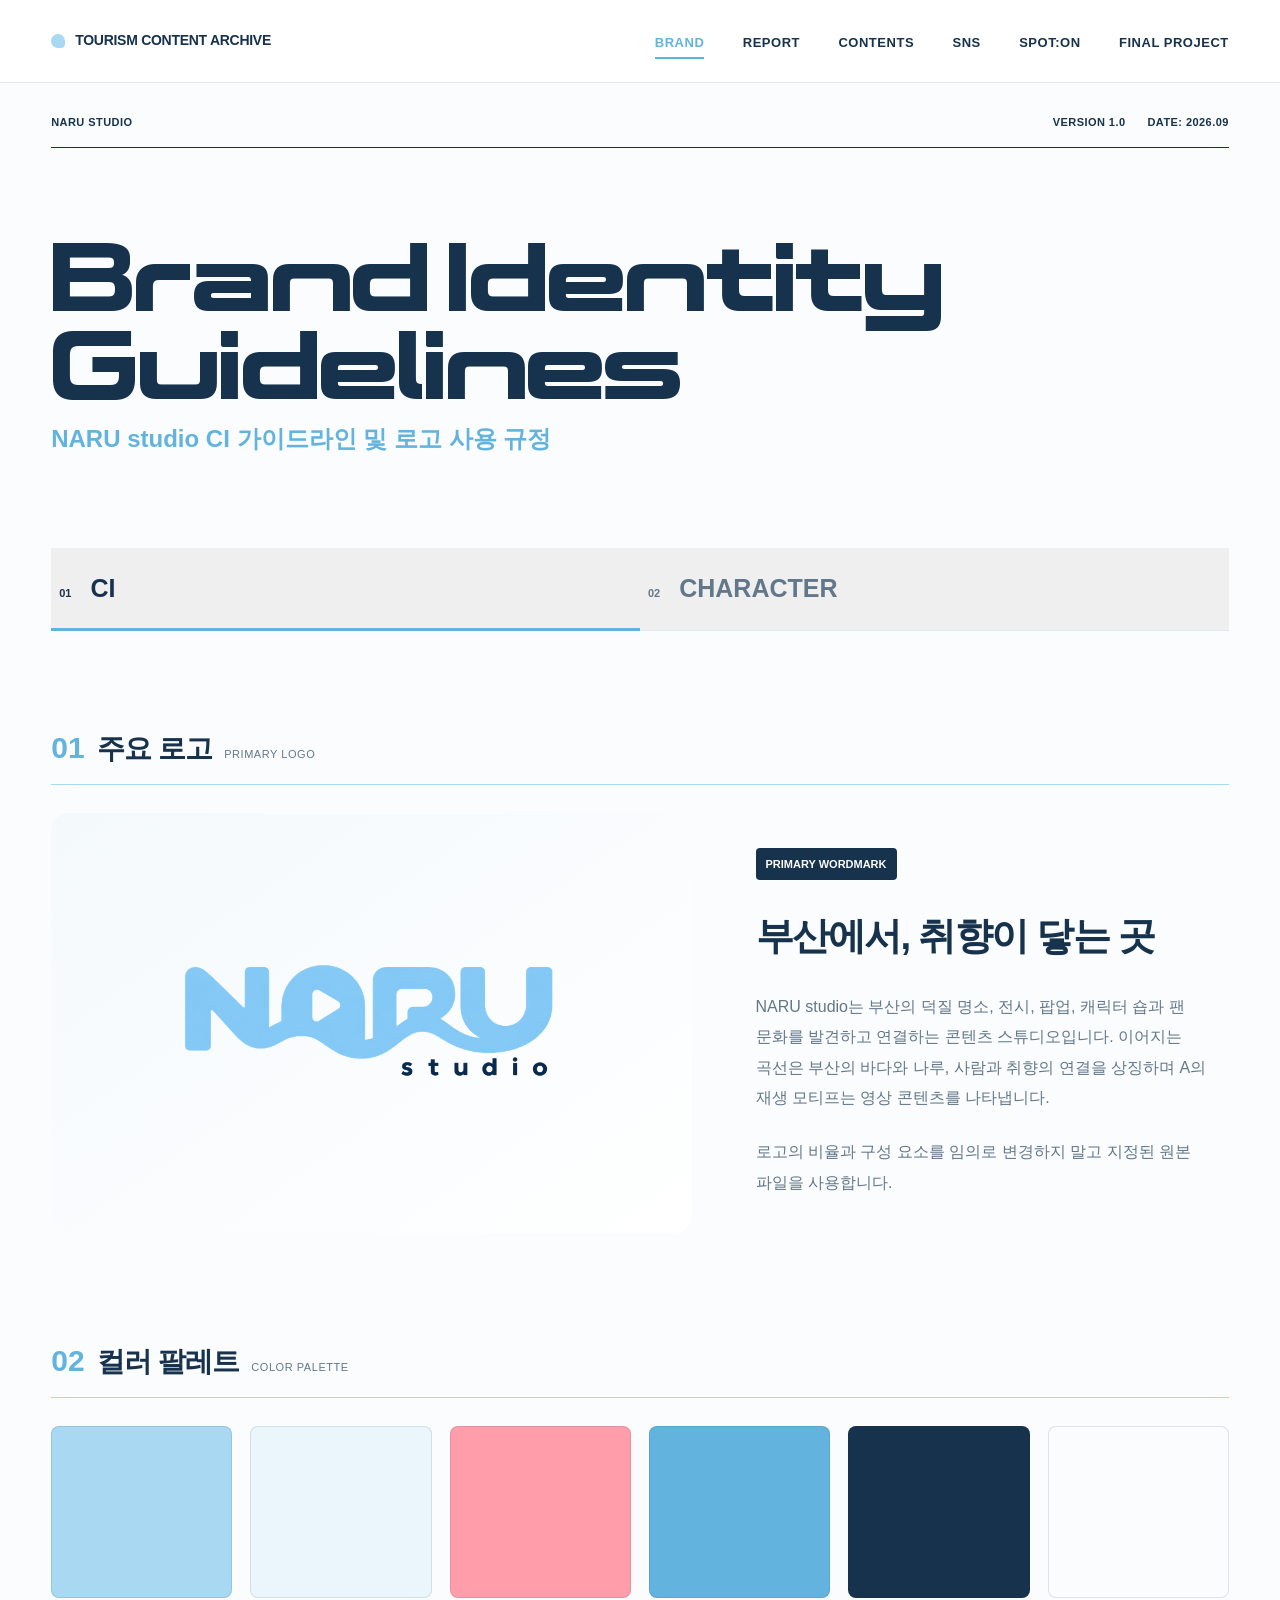
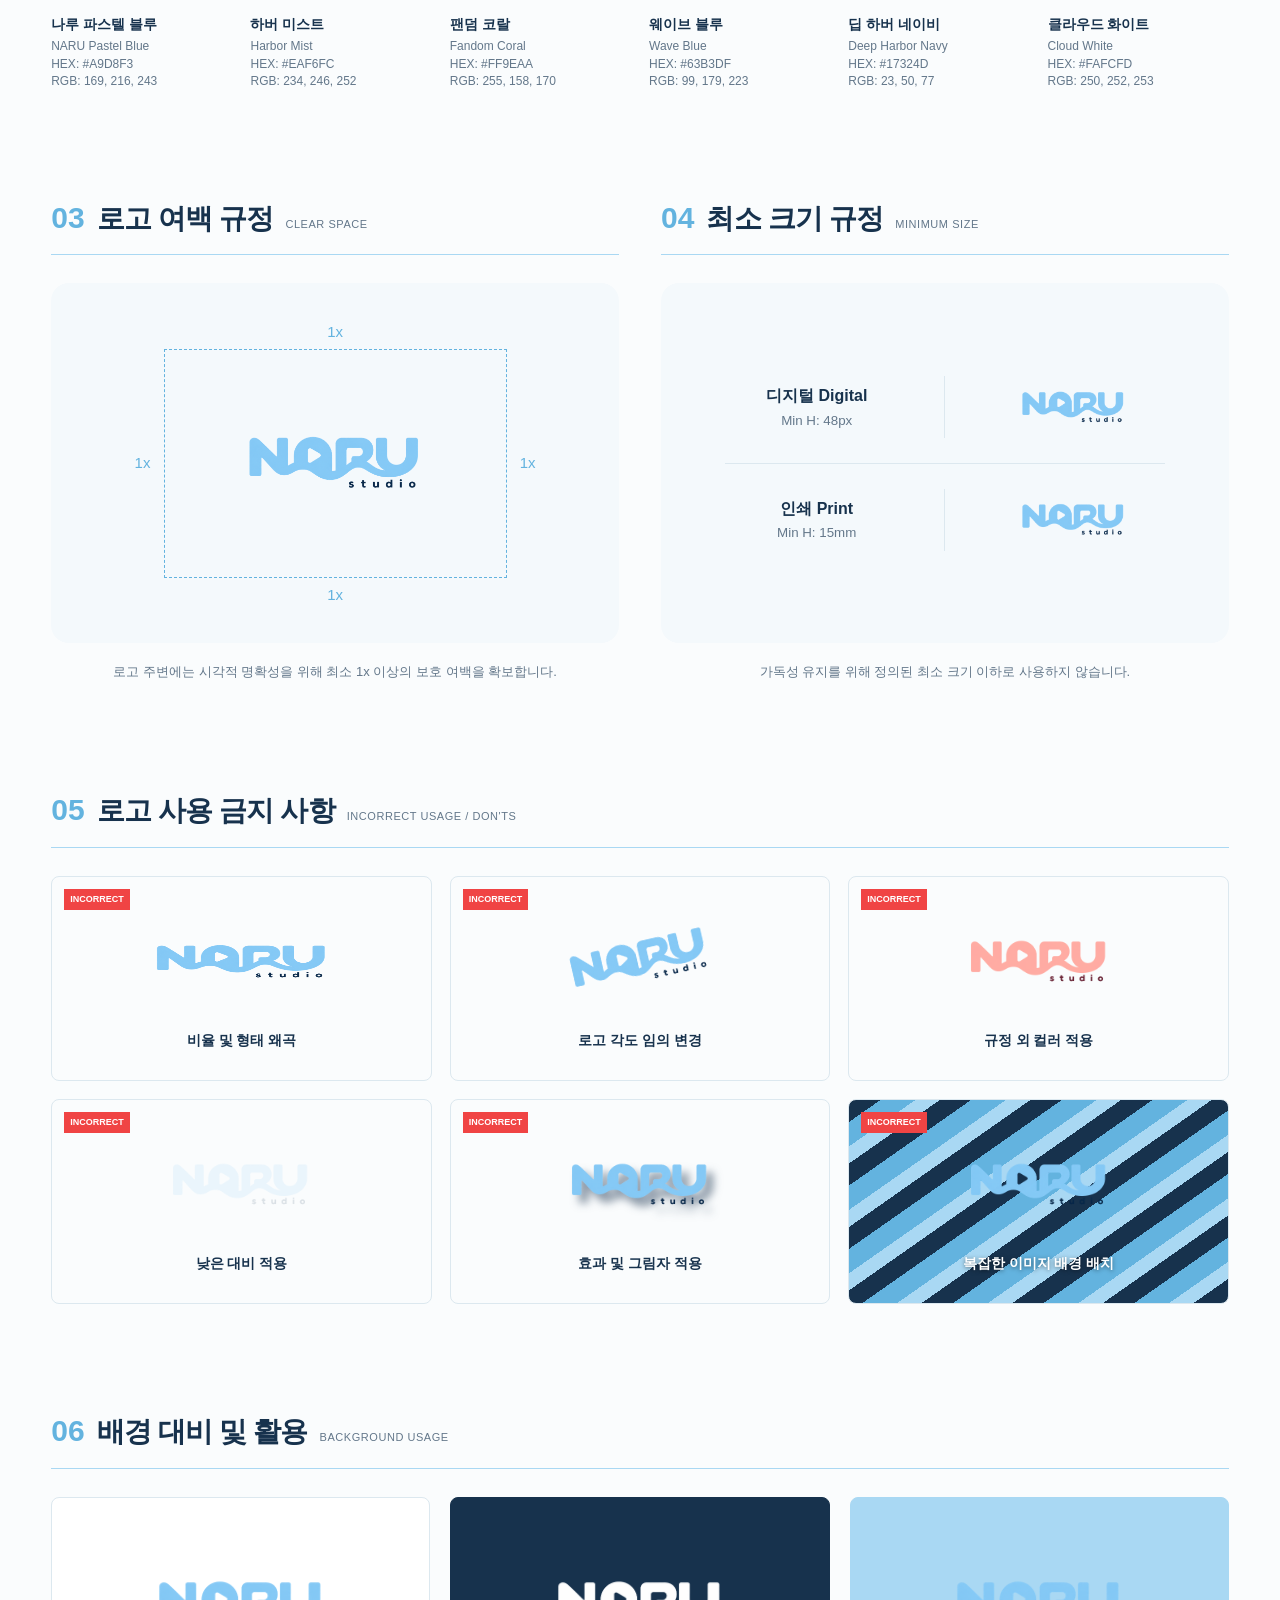
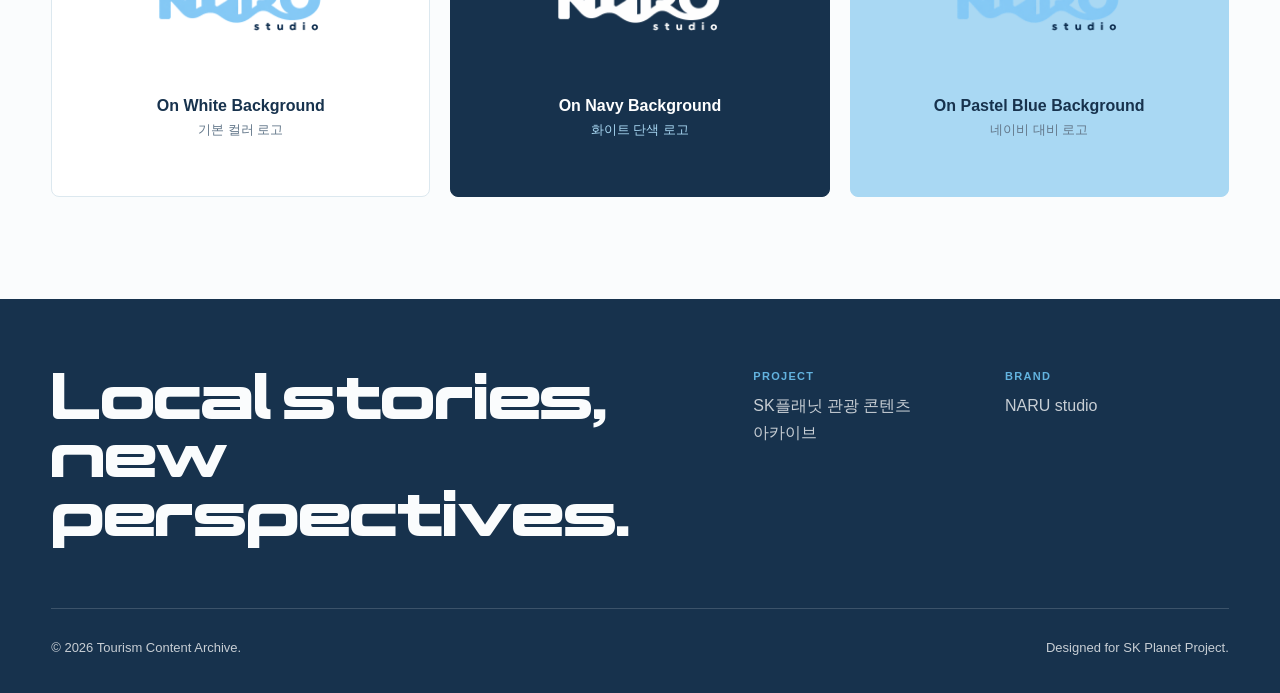
==== commit 89be1f5a: "feat: add NARU character brand tab" ====
--- a/brand.html
+++ b/brand.html
@@ -1,125 +1,168 @@
-<!doctype html>
-<html lang="ko">
-<head>
-  <meta charset="utf-8">
-  <meta name="viewport" content="width=device-width, initial-scale=1">
-  <meta name="description" content="NARU studio의 브랜드 아이덴티티와 CI 로고 사용 가이드입니다.">
-  <meta name="theme-color" content="#a9d8f3">
-  <title>Brand · NARU Studio</title>
-  <link rel="icon" href="assets/images/common/favicon.svg" type="image/svg+xml">
-  <link rel="stylesheet" href="assets/css/reset.css">
-  <link rel="stylesheet" href="assets/css/variables.css">
-  <link rel="stylesheet" href="assets/css/common.css">
-  <link rel="stylesheet" href="assets/css/pages.css">
-  <link rel="stylesheet" href="assets/css/responsive.css">
-  <script src="assets/js/main.js" defer></script>
-</head>
-<body>
-  <a class="skip-link" href="#main-content">본문 바로가기</a>
-  <header class="site-header">
-    <div class="container header-inner">
-      <a class="brand" href="index.html" aria-label="Tourism Content Archive 홈">
-        <span class="brand-mark" aria-hidden="true"></span>
-        <span class="brand-text">TOURISM CONTENT ARCHIVE</span>
-      </a>
-      <button class="menu-toggle" type="button" aria-expanded="false" aria-controls="site-navigation" aria-label="메뉴 열기">
-        <span class="menu-toggle-lines" aria-hidden="true"></span>
-      </button>
-      <nav class="site-nav" id="site-navigation" aria-label="주요 메뉴">
-        <ul>
-          <li><a href="brand.html" aria-current="page">BRAND</a></li>
-          <li><a href="report.html">REPORT</a></li>
+<!doctype html>
+<html lang="ko">
+<head>
+  <meta charset="utf-8">
+  <meta name="viewport" content="width=device-width, initial-scale=1">
+  <meta name="description" content="NARU studio의 브랜드 아이덴티티와 CI 로고 사용 가이드입니다.">
+  <meta name="theme-color" content="#a9d8f3">
+  <title>Brand · NARU Studio</title>
+  <link rel="icon" href="assets/images/common/favicon.svg" type="image/svg+xml">
+  <link rel="stylesheet" href="assets/css/reset.css">
+  <link rel="stylesheet" href="assets/css/variables.css">
+  <link rel="stylesheet" href="assets/css/common.css">
+  <link rel="stylesheet" href="assets/css/pages.css">
+  <link rel="stylesheet" href="assets/css/responsive.css">
+  <script src="assets/js/main.js" defer></script>
+</head>
+<body>
+  <a class="skip-link" href="#main-content">본문 바로가기</a>
+  <header class="site-header">
+    <div class="container header-inner">
+      <a class="brand" href="index.html" aria-label="Tourism Content Archive 홈">
+        <span class="brand-mark" aria-hidden="true"></span>
+        <span class="brand-text">TOURISM CONTENT ARCHIVE</span>
+      </a>
+      <button class="menu-toggle" type="button" aria-expanded="false" aria-controls="site-navigation" aria-label="메뉴 열기">
+        <span class="menu-toggle-lines" aria-hidden="true"></span>
+      </button>
+      <nav class="site-nav" id="site-navigation" aria-label="주요 메뉴">
+        <ul>
+          <li><a href="brand.html" aria-current="page">BRAND</a></li>
+          <li><a href="report.html">REPORT</a></li>
           <li><a href="contents.html">CONTENTS</a></li>
           <li><a href="sns.html">SNS</a></li>
           <li><a href="spoton.html">SPOT:ON</a></li>
           <li><a href="final.html">FINAL PROJECT</a></li>
-        </ul>
-      </nav>
-    </div>
-  </header>
-
-  <main class="brand-guide" id="main-content">
-    <div class="container">
-      <div class="brand-guide-meta">
-        <strong>NARU STUDIO</strong>
-        <div><span>VERSION 1.0</span><span>DATE: 2026.09</span></div>
-      </div>
-
-      <header class="brand-guide-title">
-        <h1>Brand Identity Guidelines</h1>
-        <p>NARU studio CI 가이드라인 및 로고 사용 규정</p>
-      </header>
-
-      <section class="guide-section" aria-labelledby="primary-logo-heading">
-        <div class="guide-section-heading"><span class="guide-number">01</span><h2 id="primary-logo-heading">주요 로고</h2><span>PRIMARY LOGO</span></div>
-        <div class="brand-intro-grid">
-          <figure class="brand-logo-stage"><img src="assets/images/common/naru-logo.png" alt="물결 형태의 NARU studio 기본 로고"></figure>
-          <div class="brand-story">
-            <span class="brand-story-label">PRIMARY WORDMARK</span>
-            <h3>부산에서, 취향이 닿는 곳</h3>
-            <p>NARU studio는 부산의 덕질 명소, 전시, 팝업, 캐릭터 숍과 팬 문화를 발견하고 연결하는 콘텐츠 스튜디오입니다. 이어지는 곡선은 부산의 바다와 나루, 사람과 취향의 연결을 상징하며 A의 재생 모티프는 영상 콘텐츠를 나타냅니다.</p>
-            <p>로고의 비율과 구성 요소를 임의로 변경하지 말고 지정된 원본 파일을 사용합니다.</p>
-          </div>
-        </div>
-      </section>
-
-      <section class="guide-section" aria-labelledby="palette-heading">
-        <div class="guide-section-heading"><span class="guide-number">02</span><h2 id="palette-heading">컬러 팔레트</h2><span>COLOR PALETTE</span></div>
-        <div class="palette-grid">
-          <article class="palette-chip" style="--swatch:#a9d8f3"><div class="palette-swatch"></div><strong>나루 파스텔 블루</strong><span>NARU Pastel Blue</span><small>HEX: #A9D8F3</small><small>RGB: 169, 216, 243</small></article>
-          <article class="palette-chip" style="--swatch:#eaf6fc"><div class="palette-swatch"></div><strong>하버 미스트</strong><span>Harbor Mist</span><small>HEX: #EAF6FC</small><small>RGB: 234, 246, 252</small></article>
-          <article class="palette-chip" style="--swatch:#ff9eaa"><div class="palette-swatch"></div><strong>팬덤 코랄</strong><span>Fandom Coral</span><small>HEX: #FF9EAA</small><small>RGB: 255, 158, 170</small></article>
-          <article class="palette-chip" style="--swatch:#63b3df"><div class="palette-swatch"></div><strong>웨이브 블루</strong><span>Wave Blue</span><small>HEX: #63B3DF</small><small>RGB: 99, 179, 223</small></article>
-          <article class="palette-chip" style="--swatch:#17324d"><div class="palette-swatch"></div><strong>딥 하버 네이비</strong><span>Deep Harbor Navy</span><small>HEX: #17324D</small><small>RGB: 23, 50, 77</small></article>
-          <article class="palette-chip" style="--swatch:#fafcfd"><div class="palette-swatch"></div><strong>클라우드 화이트</strong><span>Cloud White</span><small>HEX: #FAFCFD</small><small>RGB: 250, 252, 253</small></article>
-        </div>
-      </section>
-
-      <div class="rules-grid">
-        <section class="guide-section" aria-labelledby="clear-space-heading">
-          <div class="guide-section-heading"><span class="guide-number">03</span><h2 id="clear-space-heading">로고 여백 규정</h2><span>CLEAR SPACE</span></div>
-          <div class="rule-card"><div class="clear-space-box"><img src="assets/images/common/naru-logo.png" alt="보호 여백이 표시된 NARU studio 로고"><span>1x</span><span>1x</span><span>1x</span><span>1x</span></div></div>
-          <p class="rule-caption">로고 주변에는 시각적 명확성을 위해 최소 1x 이상의 보호 여백을 확보합니다.</p>
-        </section>
-
-        <section class="guide-section" aria-labelledby="minimum-heading">
-          <div class="guide-section-heading"><span class="guide-number">04</span><h2 id="minimum-heading">최소 크기 규정</h2><span>MINIMUM SIZE</span></div>
-          <div class="rule-card"><div class="minimum-size-list">
-            <div class="minimum-size-row"><div><strong>디지털 Digital</strong><small>Min H: 48px</small></div><i aria-hidden="true"></i><img src="assets/images/common/naru-logo.png" alt="디지털 최소 크기 로고 예시"></div>
-            <div class="minimum-size-row"><div><strong>인쇄 Print</strong><small>Min H: 15mm</small></div><i aria-hidden="true"></i><img src="assets/images/common/naru-logo.png" alt="인쇄 최소 크기 로고 예시"></div>
-          </div></div>
-          <p class="rule-caption">가독성 유지를 위해 정의된 최소 크기 이하로 사용하지 않습니다.</p>
-        </section>
-      </div>
-
-      <section class="guide-section" aria-labelledby="incorrect-heading">
-        <div class="guide-section-heading"><span class="guide-number">05</span><h2 id="incorrect-heading">로고 사용 금지 사항</h2><span>INCORRECT USAGE / DON'TS</span></div>
-        <div class="dont-grid">
-          <article class="dont-card dont-card--stretch"><img src="assets/images/common/naru-logo.png" alt=""><p>비율 및 형태 왜곡</p></article>
-          <article class="dont-card dont-card--rotate"><img src="assets/images/common/naru-logo.png" alt=""><p>로고 각도 임의 변경</p></article>
-          <article class="dont-card dont-card--coral"><img src="assets/images/common/naru-logo.png" alt=""><p>규정 외 컬러 적용</p></article>
-          <article class="dont-card dont-card--fade"><img src="assets/images/common/naru-logo.png" alt=""><p>낮은 대비 적용</p></article>
-          <article class="dont-card dont-card--effect"><img src="assets/images/common/naru-logo.png" alt=""><p>효과 및 그림자 적용</p></article>
-          <article class="dont-card dont-card--busy"><img src="assets/images/common/naru-logo.png" alt=""><p>복잡한 이미지 배경 배치</p></article>
-        </div>
-      </section>
-
-      <section class="guide-section" aria-labelledby="background-heading">
-        <div class="guide-section-heading"><span class="guide-number">06</span><h2 id="background-heading">배경 대비 및 활용</h2><span>BACKGROUND USAGE</span></div>
-        <div class="background-grid">
-          <article class="background-card"><img src="assets/images/common/naru-logo.png" alt="흰 배경 위 NARU studio 기본 로고"><strong>On White Background</strong><span>기본 컬러 로고</span></article>
-          <article class="background-card background-card--navy"><img src="assets/images/common/naru-logo.png" alt="네이비 배경 위 NARU studio 화이트 로고"><strong>On Navy Background</strong><span>화이트 단색 로고</span></article>
-          <article class="background-card background-card--pastel"><img src="assets/images/common/naru-logo.png" alt="파스텔 블루 배경 위 NARU studio 로고"><strong>On Pastel Blue Background</strong><span>네이비 대비 로고</span></article>
-        </div>
-      </section>
-    </div>
-  </main>
-
-  <footer class="site-footer">
-    <div class="container">
-      <div class="footer-top"><p class="footer-title">Local stories,<br>new perspectives.</p><div class="footer-meta"><div><span class="footer-label">PROJECT</span><p>SK플래닛 관광 콘텐츠 아카이브</p></div><div><span class="footer-label">BRAND</span><p>NARU studio</p></div></div></div>
-      <div class="footer-bottom"><p>© <span data-current-year>2026</span> Tourism Content Archive.</p><p>Designed for SK Planet Project.</p></div>
-    </div>
-  </footer>
-</body>
-</html>
+        </ul>
+      </nav>
+    </div>
+  </header>
+
+  <main class="brand-guide" id="main-content">
+    <div class="container">
+      <div class="brand-guide-meta">
+        <strong>NARU STUDIO</strong>
+        <div><span>VERSION 1.0</span><span>DATE: 2026.09</span></div>
+      </div>
+
+      <header class="brand-guide-title">
+        <h1>Brand Identity Guidelines</h1>
+        <p>NARU studio CI 가이드라인 및 로고 사용 규정</p>
+      </header>
+
+      <nav class="brand-tabs" role="tablist" aria-label="브랜드 가이드 분류">
+        <button class="brand-tab is-active" id="brand-tab-ci" type="button" role="tab" aria-selected="true" aria-controls="brand-panel-ci" tabindex="0" data-brand-tab="ci">
+          <span>01</span> CI
+        </button>
+        <button class="brand-tab" id="brand-tab-character" type="button" role="tab" aria-selected="false" aria-controls="brand-panel-character" tabindex="-1" data-brand-tab="character">
+          <span>02</span> CHARACTER
+        </button>
+      </nav>
+
+      <div class="brand-tab-panel" id="brand-panel-ci" role="tabpanel" aria-labelledby="brand-tab-ci" data-brand-panel="ci">
+
+      <section class="guide-section" aria-labelledby="primary-logo-heading">
+        <div class="guide-section-heading"><span class="guide-number">01</span><h2 id="primary-logo-heading">주요 로고</h2><span>PRIMARY LOGO</span></div>
+        <div class="brand-intro-grid">
+          <figure class="brand-logo-stage"><img src="assets/images/common/naru-logo.png" alt="물결 형태의 NARU studio 기본 로고"></figure>
+          <div class="brand-story">
+            <span class="brand-story-label">PRIMARY WORDMARK</span>
+            <h3>부산에서, 취향이 닿는 곳</h3>
+            <p>NARU studio는 부산의 덕질 명소, 전시, 팝업, 캐릭터 숍과 팬 문화를 발견하고 연결하는 콘텐츠 스튜디오입니다. 이어지는 곡선은 부산의 바다와 나루, 사람과 취향의 연결을 상징하며 A의 재생 모티프는 영상 콘텐츠를 나타냅니다.</p>
+            <p>로고의 비율과 구성 요소를 임의로 변경하지 말고 지정된 원본 파일을 사용합니다.</p>
+          </div>
+        </div>
+      </section>
+
+      <section class="guide-section" aria-labelledby="palette-heading">
+        <div class="guide-section-heading"><span class="guide-number">02</span><h2 id="palette-heading">컬러 팔레트</h2><span>COLOR PALETTE</span></div>
+        <div class="palette-grid">
+          <article class="palette-chip" style="--swatch:#a9d8f3"><div class="palette-swatch"></div><strong>나루 파스텔 블루</strong><span>NARU Pastel Blue</span><small>HEX: #A9D8F3</small><small>RGB: 169, 216, 243</small></article>
+          <article class="palette-chip" style="--swatch:#eaf6fc"><div class="palette-swatch"></div><strong>하버 미스트</strong><span>Harbor Mist</span><small>HEX: #EAF6FC</small><small>RGB: 234, 246, 252</small></article>
+          <article class="palette-chip" style="--swatch:#ff9eaa"><div class="palette-swatch"></div><strong>팬덤 코랄</strong><span>Fandom Coral</span><small>HEX: #FF9EAA</small><small>RGB: 255, 158, 170</small></article>
+          <article class="palette-chip" style="--swatch:#63b3df"><div class="palette-swatch"></div><strong>웨이브 블루</strong><span>Wave Blue</span><small>HEX: #63B3DF</small><small>RGB: 99, 179, 223</small></article>
+          <article class="palette-chip" style="--swatch:#17324d"><div class="palette-swatch"></div><strong>딥 하버 네이비</strong><span>Deep Harbor Navy</span><small>HEX: #17324D</small><small>RGB: 23, 50, 77</small></article>
+          <article class="palette-chip" style="--swatch:#fafcfd"><div class="palette-swatch"></div><strong>클라우드 화이트</strong><span>Cloud White</span><small>HEX: #FAFCFD</small><small>RGB: 250, 252, 253</small></article>
+        </div>
+      </section>
+
+      <div class="rules-grid">
+        <section class="guide-section" aria-labelledby="clear-space-heading">
+          <div class="guide-section-heading"><span class="guide-number">03</span><h2 id="clear-space-heading">로고 여백 규정</h2><span>CLEAR SPACE</span></div>
+          <div class="rule-card"><div class="clear-space-box"><img src="assets/images/common/naru-logo.png" alt="보호 여백이 표시된 NARU studio 로고"><span>1x</span><span>1x</span><span>1x</span><span>1x</span></div></div>
+          <p class="rule-caption">로고 주변에는 시각적 명확성을 위해 최소 1x 이상의 보호 여백을 확보합니다.</p>
+        </section>
+
+        <section class="guide-section" aria-labelledby="minimum-heading">
+          <div class="guide-section-heading"><span class="guide-number">04</span><h2 id="minimum-heading">최소 크기 규정</h2><span>MINIMUM SIZE</span></div>
+          <div class="rule-card"><div class="minimum-size-list">
+            <div class="minimum-size-row"><div><strong>디지털 Digital</strong><small>Min H: 48px</small></div><i aria-hidden="true"></i><img src="assets/images/common/naru-logo.png" alt="디지털 최소 크기 로고 예시"></div>
+            <div class="minimum-size-row"><div><strong>인쇄 Print</strong><small>Min H: 15mm</small></div><i aria-hidden="true"></i><img src="assets/images/common/naru-logo.png" alt="인쇄 최소 크기 로고 예시"></div>
+          </div></div>
+          <p class="rule-caption">가독성 유지를 위해 정의된 최소 크기 이하로 사용하지 않습니다.</p>
+        </section>
+      </div>
+
+      <section class="guide-section" aria-labelledby="incorrect-heading">
+        <div class="guide-section-heading"><span class="guide-number">05</span><h2 id="incorrect-heading">로고 사용 금지 사항</h2><span>INCORRECT USAGE / DON'TS</span></div>
+        <div class="dont-grid">
+          <article class="dont-card dont-card--stretch"><img src="assets/images/common/naru-logo.png" alt=""><p>비율 및 형태 왜곡</p></article>
+          <article class="dont-card dont-card--rotate"><img src="assets/images/common/naru-logo.png" alt=""><p>로고 각도 임의 변경</p></article>
+          <article class="dont-card dont-card--coral"><img src="assets/images/common/naru-logo.png" alt=""><p>규정 외 컬러 적용</p></article>
+          <article class="dont-card dont-card--fade"><img src="assets/images/common/naru-logo.png" alt=""><p>낮은 대비 적용</p></article>
+          <article class="dont-card dont-card--effect"><img src="assets/images/common/naru-logo.png" alt=""><p>효과 및 그림자 적용</p></article>
+          <article class="dont-card dont-card--busy"><img src="assets/images/common/naru-logo.png" alt=""><p>복잡한 이미지 배경 배치</p></article>
+        </div>
+      </section>
+
+      <section class="guide-section" aria-labelledby="background-heading">
+        <div class="guide-section-heading"><span class="guide-number">06</span><h2 id="background-heading">배경 대비 및 활용</h2><span>BACKGROUND USAGE</span></div>
+        <div class="background-grid">
+          <article class="background-card"><img src="assets/images/common/naru-logo.png" alt="흰 배경 위 NARU studio 기본 로고"><strong>On White Background</strong><span>기본 컬러 로고</span></article>
+          <article class="background-card background-card--navy"><img src="assets/images/common/naru-logo.png" alt="네이비 배경 위 NARU studio 화이트 로고"><strong>On Navy Background</strong><span>화이트 단색 로고</span></article>
+          <article class="background-card background-card--pastel"><img src="assets/images/common/naru-logo.png" alt="파스텔 블루 배경 위 NARU studio 로고"><strong>On Pastel Blue Background</strong><span>네이비 대비 로고</span></article>
+        </div>
+      </section>
+      </div>
+
+      <div class="brand-tab-panel" id="brand-panel-character" role="tabpanel" aria-labelledby="brand-tab-character" data-brand-panel="character" hidden>
+        <section class="character-hero" aria-labelledby="character-heading">
+          <div class="character-portrait">
+            <span class="character-portrait-label">NARU STUDIO · OFFICIAL CHARACTER</span>
+            <img src="assets/images/brand/naru-character.png" alt="하늘색 머리와 세일러복을 입은 NARU 캐릭터">
+          </div>
+          <div class="character-copy">
+            <span class="character-eyebrow">MEET OUR CHARACTER</span>
+            <h2 id="character-heading">NARU</h2>
+            <p>부산의 반짝이는 취향과 이야기를 찾아 나서는 호기심 많은 안내자.<br>파도처럼 가볍게 다가와 새로운 즐거움과 사람을 이어줍니다.</p>
+            <dl class="character-profile">
+              <div><dt>NAME</dt><dd>NARU</dd></div>
+              <div><dt>KEY COLOR</dt><dd><i aria-hidden="true"></i> NARU BLUE</dd></div>
+              <div><dt>PERSONALITY</dt><dd>CURIOUS · FRIENDLY</dd></div>
+            </dl>
+          </div>
+        </section>
+
+        <section class="guide-section character-turnaround" aria-labelledby="turnaround-heading">
+          <div class="guide-section-heading"><span class="guide-number">01</span><h2 id="turnaround-heading">캐릭터 삼면도</h2><span>CHARACTER TURNAROUND</span></div>
+          <div class="turnaround-placeholder" aria-label="NARU 캐릭터 삼면도 이미지 준비 영역">
+            <div class="turnaround-slots" aria-hidden="true">
+              <span><i></i><b>FRONT</b></span>
+              <span><i></i><b>SIDE</b></span>
+              <span><i></i><b>BACK</b></span>
+            </div>
+            <p><strong>CHARACTER TURNAROUND</strong><br>정면 · 측면 · 후면 삼면도 이미지가 이곳에 추가됩니다.</p>
+          </div>
+        </section>
+      </div>
+    </div>
+  </main>
+
+  <footer class="site-footer">
+    <div class="container">
+      <div class="footer-top"><p class="footer-title">Local stories,<br>new perspectives.</p><div class="footer-meta"><div><span class="footer-label">PROJECT</span><p>SK플래닛 관광 콘텐츠 아카이브</p></div><div><span class="footer-label">BRAND</span><p>NARU studio</p></div></div></div>
+      <div class="footer-bottom"><p>© <span data-current-year>2026</span> Tourism Content Archive.</p><p>Designed for SK Planet Project.</p></div>
+    </div>
+  </footer>
+</body>
+</html>
--- a/assets/css/variables.css
+++ b/assets/css/variables.css
@@ -1,3 +1,11 @@
+@font-face {
+  font-family: "KBL Jump Extended";
+  src: url("../fonts/KBLJump-ExtraBoldExtended.ttf") format("truetype");
+  font-style: normal;
+  font-weight: 800;
+  font-display: swap;
+}
+
 :root {
   --color-brand-main: #a9d8f3;
   --color-brand-sub: #eaf6fc;
@@ -13,6 +21,7 @@
   --color-white: #fafcfd;
   --font-sans: "Pretendard", "Noto Sans KR", "Apple SD Gothic Neo", Arial, sans-serif;
   --font-display: Inter, "Helvetica Neue", var(--font-sans);
+  --font-impact: "KBL Jump Extended", var(--font-display);
   --container: 1240px;
   --gutter: clamp(20px, 4vw, 56px);
   --section-space: clamp(76px, 10vw, 144px);
--- a/assets/css/common.css
+++ b/assets/css/common.css
@@ -187,7 +187,7 @@
 
 .page-title {
   max-width: 880px;
-  font-family: var(--font-display);
+  font-family: var(--font-impact);
   font-size: clamp(46px, 7.5vw, 104px);
   font-weight: 700;
   letter-spacing: -0.065em;
@@ -222,7 +222,7 @@
 }
 
 .section-title {
-  font-family: var(--font-display);
+  font-family: var(--font-impact);
   font-size: clamp(30px, 4vw, 54px);
   font-weight: 700;
   letter-spacing: -0.05em;
@@ -318,7 +318,7 @@
 .footer-title {
   max-width: 620px;
   color: var(--color-white);
-  font-family: var(--font-display);
+  font-family: var(--font-impact);
   font-size: clamp(30px, 4vw, 52px);
   font-weight: 700;
   letter-spacing: -0.05em;
@@ -349,3 +349,14 @@
   font-size: 13px;
   border-top: 1px solid rgba(255, 255, 255, 0.16);
 }
+
+/* KBL Jump has wide glyphs and tall visual bounds; Inter's tight tracking causes collisions. */
+.page-title,
+.section-title,
+.footer-title {
+  letter-spacing: 0.01em;
+  line-height: 1.14;
+  font-kerning: none;
+  font-variant-ligatures: none;
+  font-feature-settings: "kern" 0, "liga" 0, "clig" 0;
+}
--- a/assets/css/pages.css
+++ b/assets/css/pages.css
@@ -1,252 +1,252 @@
-.hero {
-  position: relative;
-  display: grid;
-  min-height: calc(100vh - 82px);
-  align-items: end;
-  overflow: hidden;
-  padding: clamp(70px, 9vw, 124px) 0 58px;
-}
-
-.hero::before {
-  position: absolute;
-  top: 8%;
-  right: -4vw;
-  width: clamp(240px, 37vw, 590px);
-  aspect-ratio: 1;
-  content: "";
-  background: var(--color-primary);
-  border-radius: 50% 50% 8% 50%;
-  opacity: 0.08;
-  transform: rotate(18deg);
-}
-
-.hero-grid {
-  position: relative;
-  z-index: 1;
-  display: grid;
-  grid-template-columns: 1.35fr 0.65fr;
-  align-items: end;
-  gap: clamp(40px, 8vw, 110px);
-}
-
-.hero-title {
-  font-family: var(--font-display);
-  font-size: clamp(62px, 10.7vw, 164px);
-  font-weight: 700;
-  letter-spacing: -0.075em;
-  line-height: 0.82;
-}
-
-.hero-title span {
-  display: block;
-  color: var(--color-primary);
-}
-
-.hero-copy {
-  padding-bottom: 8px;
-}
-
-.hero-copy p {
-  margin-bottom: 28px;
-  color: var(--color-muted);
-  font-size: clamp(16px, 1.5vw, 19px);
-}
-
-.hero-index {
-  position: absolute;
-  top: 24px;
-  left: var(--gutter);
-  color: var(--color-muted);
-  font-family: var(--font-display);
-  font-size: 11px;
-  font-weight: 700;
-  letter-spacing: 0.12em;
-  writing-mode: vertical-rl;
-}
-
-.banner-placeholder {
-  position: relative;
-  min-height: clamp(380px, 58vw, 760px);
-  overflow: hidden;
-  color: var(--color-white);
-  background: var(--color-brand-main);
-}
-
-.banner-placeholder::before,
-.banner-placeholder::after {
-  position: absolute;
-  content: "";
-  border: 1px solid rgba(255, 255, 255, 0.38);
-  border-radius: 50%;
-}
-
-.banner-placeholder::before {
-  top: -20%;
-  right: -10%;
-  width: 62vw;
-  height: 62vw;
-}
-
-.banner-placeholder::after {
-  bottom: -43%;
-  left: 12%;
-  width: 48vw;
-  height: 48vw;
-}
-
-.banner-content {
-  position: absolute;
-  inset: 0;
-  z-index: 1;
-  display: flex;
-  flex-direction: column;
-  justify-content: space-between;
-  padding: clamp(28px, 5vw, 70px);
-  color: var(--color-ink);
-}
-
-.banner-label {
-  font-family: var(--font-display);
-  font-size: 12px;
-  font-weight: 800;
-  letter-spacing: 0.12em;
-}
-
-.banner-copy {
-  max-width: 760px;
-  font-family: var(--font-display);
-  font-size: clamp(32px, 5.5vw, 78px);
-  font-weight: 600;
-  letter-spacing: -0.055em;
-  line-height: 1;
-}
-
-.archive-grid {
-  display: grid;
-  grid-template-columns: repeat(2, 1fr);
-  border-top: 1px solid var(--color-line);
-}
-
-.archive-link {
-  position: relative;
-  min-height: 320px;
-  overflow: hidden;
-  padding: clamp(26px, 4vw, 50px);
-  border-right: 1px solid var(--color-line);
-  border-bottom: 1px solid var(--color-line);
-  transition: color var(--ease), background var(--ease);
-}
-
-.archive-link:nth-child(2n) {
-  border-right: 0;
-}
-
-.archive-link:hover,
-.archive-link:focus-visible {
-  color: var(--color-white);
-  background: var(--color-primary);
-}
-
-.archive-number {
-  font-family: var(--font-display);
-  font-size: 12px;
-  font-weight: 700;
-}
-
-.archive-name {
-  position: absolute;
-  right: clamp(26px, 4vw, 50px);
-  bottom: clamp(26px, 4vw, 50px);
-  left: clamp(26px, 4vw, 50px);
-  font-family: var(--font-display);
-  font-size: clamp(34px, 5vw, 68px);
-  font-weight: 700;
-  letter-spacing: -0.055em;
-  line-height: 1;
-}
-
-.archive-name::after {
-  float: right;
-  content: "↗";
-  font-size: 0.55em;
-}
-
-.table-shell {
-  overflow-x: auto;
-  background: var(--color-white);
-  border: 1px solid var(--color-line);
-  border-radius: var(--radius-md);
-}
-
-.resource-table {
-  width: 100%;
-  min-width: 900px;
-  text-align: left;
-}
-
-.resource-table th,
-.resource-table td {
-  padding: 20px 22px;
-  border-bottom: 1px solid var(--color-line);
-  vertical-align: top;
-}
-
-.resource-table th {
-  color: var(--color-muted);
-  background: var(--color-surface);
-  font-family: var(--font-display);
-  font-size: 11px;
-  letter-spacing: 0.09em;
-}
-
-.resource-table td:first-child {
-  color: var(--color-primary);
-  font-family: var(--font-display);
-  font-size: 13px;
-  font-weight: 800;
-}
-
-.resource-table tbody tr:last-child td {
-  border-bottom: 0;
-}
-
-.resource-table tbody tr:hover {
-  background: #fbfdff;
-}
-
-.insight-grid,
-.project-facts {
-  display: grid;
-  grid-template-columns: repeat(3, 1fr);
-  gap: 18px;
-}
-
-.insight-card,
-.fact-card {
-  min-height: 220px;
-  padding: 28px;
-  background: var(--color-white);
-  border: 1px solid var(--color-line);
-  border-radius: var(--radius-md);
-}
-
-.insight-card strong,
-.fact-card strong {
-  display: block;
-  margin: 26px 0 10px;
-  font-size: 20px;
-}
-
-.insight-card p,
-.fact-card p {
-  color: var(--color-muted);
-  font-size: 14px;
-}
-
+.hero {
+  position: relative;
+  display: grid;
+  min-height: calc(100vh - 82px);
+  align-items: end;
+  overflow: hidden;
+  padding: clamp(70px, 9vw, 124px) 0 58px;
+}
+
+.hero::before {
+  position: absolute;
+  top: 8%;
+  right: -4vw;
+  width: clamp(240px, 37vw, 590px);
+  aspect-ratio: 1;
+  content: "";
+  background: var(--color-primary);
+  border-radius: 50% 50% 8% 50%;
+  opacity: 0.08;
+  transform: rotate(18deg);
+}
+
+.hero-grid {
+  position: relative;
+  z-index: 1;
+  display: grid;
+  grid-template-columns: 1.35fr 0.65fr;
+  align-items: end;
+  gap: clamp(40px, 8vw, 110px);
+}
+
+.hero-title {
+  font-family: var(--font-impact);
+  font-size: clamp(62px, 10.7vw, 164px);
+  font-weight: 700;
+  letter-spacing: -0.075em;
+  line-height: 0.82;
+}
+
+.hero-title span {
+  display: block;
+  color: var(--color-primary);
+}
+
+.hero-copy {
+  padding-bottom: 8px;
+}
+
+.hero-copy p {
+  margin-bottom: 28px;
+  color: var(--color-muted);
+  font-size: clamp(16px, 1.5vw, 19px);
+}
+
+.hero-index {
+  position: absolute;
+  top: 24px;
+  left: var(--gutter);
+  color: var(--color-muted);
+  font-family: var(--font-display);
+  font-size: 11px;
+  font-weight: 700;
+  letter-spacing: 0.12em;
+  writing-mode: vertical-rl;
+}
+
+.banner-placeholder {
+  position: relative;
+  min-height: clamp(380px, 58vw, 760px);
+  overflow: hidden;
+  color: var(--color-white);
+  background: var(--color-brand-main);
+}
+
+.banner-placeholder::before,
+.banner-placeholder::after {
+  position: absolute;
+  content: "";
+  border: 1px solid rgba(255, 255, 255, 0.38);
+  border-radius: 50%;
+}
+
+.banner-placeholder::before {
+  top: -20%;
+  right: -10%;
+  width: 62vw;
+  height: 62vw;
+}
+
+.banner-placeholder::after {
+  bottom: -43%;
+  left: 12%;
+  width: 48vw;
+  height: 48vw;
+}
+
+.banner-content {
+  position: absolute;
+  inset: 0;
+  z-index: 1;
+  display: flex;
+  flex-direction: column;
+  justify-content: space-between;
+  padding: clamp(28px, 5vw, 70px);
+  color: var(--color-ink);
+}
+
+.banner-label {
+  font-family: var(--font-display);
+  font-size: 12px;
+  font-weight: 800;
+  letter-spacing: 0.12em;
+}
+
+.banner-copy {
+  max-width: 760px;
+  font-family: var(--font-impact);
+  font-size: clamp(32px, 5.5vw, 78px);
+  font-weight: 600;
+  letter-spacing: -0.055em;
+  line-height: 1;
+}
+
+.archive-grid {
+  display: grid;
+  grid-template-columns: repeat(2, 1fr);
+  border-top: 1px solid var(--color-line);
+}
+
+.archive-link {
+  position: relative;
+  min-height: 320px;
+  overflow: hidden;
+  padding: clamp(26px, 4vw, 50px);
+  border-right: 1px solid var(--color-line);
+  border-bottom: 1px solid var(--color-line);
+  transition: color var(--ease), background var(--ease);
+}
+
+.archive-link:nth-child(2n) {
+  border-right: 0;
+}
+
+.archive-link:hover,
+.archive-link:focus-visible {
+  color: var(--color-white);
+  background: var(--color-primary);
+}
+
+.archive-number {
+  font-family: var(--font-display);
+  font-size: 12px;
+  font-weight: 700;
+}
+
+.archive-name {
+  position: absolute;
+  right: clamp(26px, 4vw, 50px);
+  bottom: clamp(26px, 4vw, 50px);
+  left: clamp(26px, 4vw, 50px);
+  font-family: var(--font-impact);
+  font-size: clamp(34px, 5vw, 68px);
+  font-weight: 700;
+  letter-spacing: -0.055em;
+  line-height: 1;
+}
+
+.archive-name::after {
+  float: right;
+  content: "↗";
+  font-size: 0.55em;
+}
+
+.table-shell {
+  overflow-x: auto;
+  background: var(--color-white);
+  border: 1px solid var(--color-line);
+  border-radius: var(--radius-md);
+}
+
+.resource-table {
+  width: 100%;
+  min-width: 900px;
+  text-align: left;
+}
+
+.resource-table th,
+.resource-table td {
+  padding: 20px 22px;
+  border-bottom: 1px solid var(--color-line);
+  vertical-align: top;
+}
+
+.resource-table th {
+  color: var(--color-muted);
+  background: var(--color-surface);
+  font-family: var(--font-display);
+  font-size: 11px;
+  letter-spacing: 0.09em;
+}
+
+.resource-table td:first-child {
+  color: var(--color-primary);
+  font-family: var(--font-display);
+  font-size: 13px;
+  font-weight: 800;
+}
+
+.resource-table tbody tr:last-child td {
+  border-bottom: 0;
+}
+
+.resource-table tbody tr:hover {
+  background: #fbfdff;
+}
+
+.insight-grid,
+.project-facts {
+  display: grid;
+  grid-template-columns: repeat(3, 1fr);
+  gap: 18px;
+}
+
+.insight-card,
+.fact-card {
+  min-height: 220px;
+  padding: 28px;
+  background: var(--color-white);
+  border: 1px solid var(--color-line);
+  border-radius: var(--radius-md);
+}
+
+.insight-card strong,
+.fact-card strong {
+  display: block;
+  margin: 26px 0 10px;
+  font-size: 20px;
+}
+
+.insight-card p,
+.fact-card p {
+  color: var(--color-muted);
+  font-size: 14px;
+}
+
 .content-grid {
-  display: grid;
-  grid-template-columns: repeat(3, 1fr);
-  gap: 42px 20px;
+  display: grid;
+  grid-template-columns: repeat(3, 1fr);
+  gap: 42px 20px;
 }
 
 .filterable-content[hidden] {
@@ -280,7 +280,7 @@
 
 .cardnews-gallery-head h3 {
   margin-bottom: 6px;
-  font-family: var(--font-display);
+  font-family: var(--font-impact);
   font-size: clamp(28px, 3.6vw, 48px);
   letter-spacing: -0.05em;
 }
@@ -429,309 +429,315 @@
   color: var(--color-muted);
   font-size: 14px;
 }
-
-.content-card[hidden] {
-  display: none;
-}
-
-.content-thumb {
-  position: relative;
-  aspect-ratio: 4 / 5;
-  overflow: hidden;
-  margin-bottom: 18px;
-  background: var(--color-surface);
-  border-radius: var(--radius-md);
-}
-
-.content-thumb::before {
-  position: absolute;
-  inset: 12%;
-  content: "";
-  border: 1px solid rgba(0, 117, 235, 0.24);
-  border-radius: 50%;
-  transition: transform 300ms ease;
-}
-
-.content-card:nth-child(2n) .content-thumb {
-  background: var(--color-primary-soft);
-}
-
-.content-card:nth-child(3n) .content-thumb {
-  color: var(--color-white);
-  background: var(--color-primary);
-}
-
-.content-card:hover .content-thumb::before {
-  transform: scale(1.12);
-}
-
-.thumb-label {
-  position: absolute;
-  top: 22px;
-  left: 22px;
-  font-family: var(--font-display);
-  font-size: 11px;
-  font-weight: 800;
-  letter-spacing: 0.1em;
-}
-
-.thumb-number {
-  position: absolute;
-  right: 22px;
-  bottom: 16px;
-  color: var(--color-primary);
-  font-family: var(--font-display);
-  font-size: clamp(70px, 9vw, 130px);
-  font-weight: 700;
-  letter-spacing: -0.08em;
-  line-height: 1;
-  opacity: 0.2;
-}
-
-.content-card h3 {
-  margin: 10px 0 5px;
-  font-size: 19px;
-}
-
-.content-card p {
-  color: var(--color-muted);
-  font-size: 14px;
-}
-
-.metric-grid {
-  display: grid;
-  grid-template-columns: repeat(4, 1fr);
-  gap: 16px;
-}
-
-.metric-card {
-  padding: 26px;
-  background: var(--color-white);
-  border: 1px solid var(--color-line);
-  border-radius: var(--radius-md);
-}
-
-.metric-label {
-  color: var(--color-muted);
-  font-size: 13px;
-}
-
-.metric-value {
-  display: block;
-  margin: 18px 0 8px;
-  font-family: var(--font-display);
-  font-size: clamp(32px, 4vw, 52px);
-  font-weight: 700;
-  letter-spacing: -0.055em;
-  line-height: 1;
-}
-
-.metric-change {
-  color: var(--color-primary);
-  font-size: 12px;
-  font-weight: 700;
-}
-
-.dashboard-grid {
-  display: grid;
-  grid-template-columns: 1.55fr 0.85fr;
-  gap: 20px;
-  margin-top: 20px;
-}
-
-.dashboard-panel {
-  padding: clamp(24px, 3vw, 38px);
-  background: var(--color-white);
-  border: 1px solid var(--color-line);
-  border-radius: var(--radius-md);
-}
-
-.panel-head {
-  display: flex;
-  justify-content: space-between;
-  gap: 20px;
-  margin-bottom: 34px;
-}
-
-.panel-head h2 {
-  font-size: 19px;
-}
-
-.panel-head span {
-  color: var(--color-muted);
-  font-size: 12px;
-}
-
-.chart {
-  display: flex;
-  height: 270px;
-  align-items: end;
-  justify-content: space-between;
-  gap: 13px;
-  padding-top: 20px;
-  border-bottom: 1px solid var(--color-line);
-}
-
-.chart-bar {
-  position: relative;
-  flex: 1;
-  height: var(--value);
-  min-width: 18px;
-  background: var(--color-primary);
-  border-radius: 6px 6px 0 0;
-  opacity: 0.25;
-  transition: opacity var(--ease);
-}
-
-.chart-bar:hover {
-  opacity: 1;
-}
-
-.chart-bar span {
-  position: absolute;
-  bottom: -27px;
-  left: 50%;
-  color: var(--color-muted);
-  font-size: 11px;
-  transform: translateX(-50%);
-}
-
-.ranking-list li {
-  display: grid;
-  grid-template-columns: 28px 1fr auto;
-  align-items: center;
-  gap: 14px;
-  padding: 18px 0;
-  border-bottom: 1px solid var(--color-line);
-}
-
-.ranking-list li:last-child {
-  border-bottom: 0;
-}
-
-.rank {
-  color: var(--color-primary);
-  font-family: var(--font-display);
-  font-weight: 800;
-}
-
-.rank-name strong,
-.rank-name small {
-  display: block;
-}
-
-.rank-name small {
-  color: var(--color-muted);
-}
-
-.project-visual {
-  position: relative;
-  min-height: clamp(430px, 62vw, 780px);
-  overflow: hidden;
-  color: var(--color-white);
-  background: var(--color-ink);
-}
-
-.project-visual::before {
-  position: absolute;
-  top: 10%;
-  right: 8%;
-  width: 46%;
-  aspect-ratio: 1;
-  content: "";
-  background: var(--color-brand-main);
-  border-radius: 50% 50% 7% 50%;
-  transform: rotate(25deg);
-}
-
-.project-visual-content {
-  position: absolute;
-  inset: 0;
-  z-index: 1;
-  display: flex;
-  flex-direction: column;
-  justify-content: space-between;
-  padding: clamp(28px, 5vw, 66px);
-}
-
-.project-visual-title {
-  align-self: end;
-  max-width: 700px;
-  font-family: var(--font-display);
-  font-size: clamp(44px, 7vw, 100px);
-  font-weight: 700;
-  letter-spacing: -0.07em;
-  line-height: 0.9;
-  text-align: right;
-}
-
-.process-list {
-  counter-reset: process;
-  border-top: 1px solid var(--color-line);
-}
-
-.process-list li {
-  display: grid;
-  grid-template-columns: 80px 0.6fr 1fr;
-  gap: 30px;
-  padding: 34px 0;
-  border-bottom: 1px solid var(--color-line);
-  counter-increment: process;
-}
-
-.process-list li::before {
-  color: var(--color-primary);
-  content: "0" counter(process);
-  font-family: var(--font-display);
-  font-size: 13px;
-  font-weight: 800;
-}
-
-.process-list h3 {
-  font-size: 21px;
-}
-
-.process-list p {
-  color: var(--color-muted);
-}
-
-.empty-note {
-  padding: 50px;
-  text-align: center;
-  border: 1px dashed #b8c0ca;
-  border-radius: var(--radius-md);
-}
-
-.empty-note strong {
-  display: block;
-  margin-bottom: 8px;
-  font-size: 18px;
-}
-
+
+.content-card[hidden] {
+  display: none;
+}
+
+.content-thumb {
+  position: relative;
+  aspect-ratio: 4 / 5;
+  overflow: hidden;
+  margin-bottom: 18px;
+  background: var(--color-surface);
+  border-radius: var(--radius-md);
+}
+
+.content-thumb::before {
+  position: absolute;
+  inset: 12%;
+  content: "";
+  border: 1px solid rgba(0, 117, 235, 0.24);
+  border-radius: 50%;
+  transition: transform 300ms ease;
+}
+
+.content-card:nth-child(2n) .content-thumb {
+  background: var(--color-primary-soft);
+}
+
+.content-card:nth-child(3n) .content-thumb {
+  color: var(--color-white);
+  background: var(--color-primary);
+}
+
+.content-card:hover .content-thumb::before {
+  transform: scale(1.12);
+}
+
+.thumb-label {
+  position: absolute;
+  top: 22px;
+  left: 22px;
+  font-family: var(--font-display);
+  font-size: 11px;
+  font-weight: 800;
+  letter-spacing: 0.1em;
+}
+
+.thumb-number {
+  position: absolute;
+  right: 22px;
+  bottom: 16px;
+  color: var(--color-primary);
+  font-family: var(--font-display);
+  font-size: clamp(70px, 9vw, 130px);
+  font-weight: 700;
+  letter-spacing: -0.08em;
+  line-height: 1;
+  opacity: 0.2;
+}
+
+.content-card h3 {
+  margin: 10px 0 5px;
+  font-size: 19px;
+}
+
+.content-card p {
+  color: var(--color-muted);
+  font-size: 14px;
+}
+
+.metric-grid {
+  display: grid;
+  grid-template-columns: repeat(4, 1fr);
+  gap: 16px;
+}
+
+.metric-card {
+  padding: 26px;
+  background: var(--color-white);
+  border: 1px solid var(--color-line);
+  border-radius: var(--radius-md);
+}
+
+.metric-label {
+  color: var(--color-muted);
+  font-size: 13px;
+}
+
+.metric-value {
+  display: block;
+  margin: 18px 0 8px;
+  font-family: var(--font-display);
+  font-size: clamp(32px, 4vw, 52px);
+  font-weight: 700;
+  letter-spacing: -0.055em;
+  line-height: 1;
+}
+
+.metric-change {
+  color: var(--color-primary);
+  font-size: 12px;
+  font-weight: 700;
+}
+
+.dashboard-grid {
+  display: grid;
+  grid-template-columns: 1.55fr 0.85fr;
+  gap: 20px;
+  margin-top: 20px;
+}
+
+.dashboard-panel {
+  padding: clamp(24px, 3vw, 38px);
+  background: var(--color-white);
+  border: 1px solid var(--color-line);
+  border-radius: var(--radius-md);
+}
+
+.panel-head {
+  display: flex;
+  justify-content: space-between;
+  gap: 20px;
+  margin-bottom: 34px;
+}
+
+.panel-head h2 {
+  font-size: 19px;
+}
+
+.panel-head span {
+  color: var(--color-muted);
+  font-size: 12px;
+}
+
+.chart {
+  display: flex;
+  height: 270px;
+  align-items: end;
+  justify-content: space-between;
+  gap: 13px;
+  padding-top: 20px;
+  border-bottom: 1px solid var(--color-line);
+}
+
+.chart-bar {
+  position: relative;
+  flex: 1;
+  height: var(--value);
+  min-width: 18px;
+  background: var(--color-primary);
+  border-radius: 6px 6px 0 0;
+  opacity: 0.25;
+  transition: opacity var(--ease);
+}
+
+.chart-bar:hover {
+  opacity: 1;
+}
+
+.chart-bar span {
+  position: absolute;
+  bottom: -27px;
+  left: 50%;
+  color: var(--color-muted);
+  font-size: 11px;
+  transform: translateX(-50%);
+}
+
+.ranking-list li {
+  display: grid;
+  grid-template-columns: 28px 1fr auto;
+  align-items: center;
+  gap: 14px;
+  padding: 18px 0;
+  border-bottom: 1px solid var(--color-line);
+}
+
+.ranking-list li:last-child {
+  border-bottom: 0;
+}
+
+.rank {
+  color: var(--color-primary);
+  font-family: var(--font-display);
+  font-weight: 800;
+}
+
+.rank-name strong,
+.rank-name small {
+  display: block;
+}
+
+.rank-name small {
+  color: var(--color-muted);
+}
+
+.project-visual {
+  position: relative;
+  min-height: clamp(430px, 62vw, 780px);
+  overflow: hidden;
+  color: var(--color-white);
+  background: var(--color-ink);
+}
+
+.project-visual::before {
+  position: absolute;
+  top: 10%;
+  right: 8%;
+  width: 46%;
+  aspect-ratio: 1;
+  content: "";
+  background: var(--color-brand-main);
+  border-radius: 50% 50% 7% 50%;
+  transform: rotate(25deg);
+}
+
+.project-visual-content {
+  position: absolute;
+  inset: 0;
+  z-index: 1;
+  display: flex;
+  flex-direction: column;
+  justify-content: space-between;
+  padding: clamp(28px, 5vw, 66px);
+}
+
+.project-visual-title {
+  align-self: end;
+  max-width: 700px;
+  font-family: var(--font-impact);
+  font-size: clamp(44px, 7vw, 100px);
+  font-weight: 700;
+  letter-spacing: -0.07em;
+  line-height: 0.9;
+  text-align: right;
+}
+
+.process-list {
+  counter-reset: process;
+  border-top: 1px solid var(--color-line);
+}
+
+.process-list li {
+  display: grid;
+  grid-template-columns: 80px 0.6fr 1fr;
+  gap: 30px;
+  padding: 34px 0;
+  border-bottom: 1px solid var(--color-line);
+  counter-increment: process;
+}
+
+.process-list li::before {
+  color: var(--color-primary);
+  content: "0" counter(process);
+  font-family: var(--font-display);
+  font-size: 13px;
+  font-weight: 800;
+}
+
+.process-list h3 {
+  font-size: 21px;
+}
+
+.process-list p {
+  color: var(--color-muted);
+}
+
+.empty-note {
+  padding: 50px;
+  text-align: center;
+  border: 1px dashed #b8c0ca;
+  border-radius: var(--radius-md);
+}
+
+.empty-note strong {
+  display: block;
+  margin-bottom: 8px;
+  font-size: 18px;
+}
+
 .empty-note p {
   color: var(--color-muted);
 }
 
 /* SPOT:ON interactive preview */
 .spoton-page {
+  color: #141414;
+  background: #ff46aa;
   overflow: hidden;
 }
 
 .spoton-page-header {
   position: relative;
+  isolation: isolate;
+  background: #ff46aa;
 }
 
 .spoton-page-header::after {
   position: absolute;
-  top: 12%;
-  right: -8%;
+  top: 10%;
+  right: -6%;
   z-index: -1;
   width: clamp(220px, 32vw, 520px);
   aspect-ratio: 1;
   content: "";
-  background: var(--color-brand-sub);
+  background: #cfff04;
+  border: clamp(18px, 3vw, 44px) solid #5d00ff;
   border-radius: 50% 50% 8% 50%;
-  transform: rotate(24deg);
+  box-shadow: 28px 28px 0 #141414;
+  transform: rotate(18deg);
 }
 
 .spoton-intro-grid {
@@ -743,19 +749,24 @@
 
 .spoton-intro-aside {
   max-width: 390px;
-  padding-bottom: 8px;
+  padding: 28px;
+  color: #ffffff;
+  background: #5d00ff;
+  border: 2px solid #141414;
+  border-radius: 24px;
+  box-shadow: 10px 10px 0 #141414;
 }
 
 .spoton-intro-aside p {
   margin: 20px 0 26px;
-  color: var(--color-muted);
+  color: #ffffff;
 }
 
 .spoton-live {
   display: inline-flex;
   align-items: center;
   gap: 9px;
-  color: var(--color-ink);
+  color: #cfff04;
   font-family: var(--font-display);
   font-size: 11px;
   font-weight: 800;
@@ -765,15 +776,17 @@
 .spoton-live i {
   width: 9px;
   height: 9px;
-  background: var(--color-accent);
+  background: #cfff04;
   border-radius: 50%;
-  box-shadow: 0 0 0 5px rgba(255, 158, 170, 0.2);
+  box-shadow: 0 0 0 5px rgba(207, 255, 4, 0.24);
 }
 
 .spoton-demo {
   position: relative;
   padding: var(--section-space) 0;
-  background: var(--color-brand-sub);
+  color: #ffffff;
+  background: #5d00ff;
+  border-top: 3px solid #141414;
 }
 
 .spoton-demo::before {
@@ -783,7 +796,7 @@
   left: 54%;
   width: 1px;
   content: "";
-  background: rgba(23, 50, 77, 0.1);
+  background: rgba(255, 255, 255, 0.3);
 }
 
 .spoton-demo-grid {
@@ -796,12 +809,12 @@
 .spoton-demo-copy > p:not(.eyebrow) {
   max-width: 470px;
   margin-top: 26px;
-  color: var(--color-muted);
+  color: #ffffff;
 }
 
 .spoton-feature-list {
   margin-top: 42px;
-  border-top: 1px solid rgba(23, 50, 77, 0.18);
+  border-top: 1px solid rgba(255, 255, 255, 0.42);
 }
 
 .spoton-feature-list li {
@@ -809,11 +822,11 @@
   grid-template-columns: 44px 1fr;
   gap: 18px;
   padding: 18px 0;
-  border-bottom: 1px solid rgba(23, 50, 77, 0.18);
+  border-bottom: 1px solid rgba(255, 255, 255, 0.42);
 }
 
 .spoton-feature-list span {
-  color: var(--color-support);
+  color: #cfff04;
   font-family: var(--font-display);
   font-size: 12px;
   font-weight: 800;
@@ -836,9 +849,9 @@
   align-items: center;
   gap: 9px;
   padding: 0 15px;
-  color: var(--color-ink);
-  background: transparent;
-  border: 1px solid rgba(23, 50, 77, 0.28);
+  color: #141414;
+  background: #ffffff;
+  border: 2px solid #141414;
   border-radius: 999px;
   font-size: 13px;
   font-weight: 700;
@@ -848,9 +861,10 @@
 
 .preview-control:hover,
 .preview-control:focus-visible {
-  background: var(--color-brand-main);
-  border-color: var(--color-brand-main);
-  transform: translateY(-2px);
+  background: #cfff04;
+  border-color: #141414;
+  box-shadow: 4px 4px 0 #141414;
+  transform: translate(-2px, -2px);
 }
 
 .phone-stage {
@@ -871,8 +885,8 @@
   right: 2%;
   width: 150px;
   height: 150px;
-  background: var(--color-brand-main);
-  opacity: 0.68;
+  background: #ff46aa;
+  border: 3px solid #141414;
 }
 
 .phone-stage::after {
@@ -880,8 +894,8 @@
   left: 1%;
   width: 90px;
   height: 90px;
-  background: var(--color-accent);
-  opacity: 0.72;
+  background: #cfff04;
+  border: 3px solid #141414;
 }
 
 .phone-shell {
@@ -890,10 +904,10 @@
   width: min(100%, 430px);
   aspect-ratio: 390 / 844;
   padding: 11px;
-  background: #111820;
-  border: 1px solid #415062;
+  background: #141414;
+  border: 2px solid #141414;
   border-radius: 54px;
-  box-shadow: 0 36px 80px rgba(23, 50, 77, 0.24), inset 0 0 0 1px rgba(255, 255, 255, 0.12);
+  box-shadow: 18px 18px 0 #ff46aa, 28px 28px 0 #141414;
 }
 
 .phone-screen {
@@ -901,28 +915,16 @@
   width: 100%;
   height: 100%;
   overflow: hidden;
-  background: #fff;
+  background: #ffffff;
   border-radius: 43px;
 }
 
 .phone-screen iframe {
-  width: 100%;
+  display: block;
+  width: calc(100% + 18px);
   height: 100%;
-  background: #fff;
+  background: #ffffff;
   border: 0;
-}
-
-.phone-island {
-  position: absolute;
-  top: 13px;
-  left: 50%;
-  z-index: 4;
-  width: 112px;
-  height: 30px;
-  background: #090d11;
-  border-radius: 999px;
-  transform: translateX(-50%);
-  pointer-events: none;
 }
 
 .phone-home-indicator {
@@ -932,7 +934,7 @@
   z-index: 4;
   width: 116px;
   height: 4px;
-  background: rgba(9, 13, 17, 0.78);
+  background: #141414;
   border-radius: 999px;
   transform: translateX(-50%);
   pointer-events: none;
@@ -942,7 +944,7 @@
   position: absolute;
   right: -4px;
   width: 4px;
-  background: #263341;
+  background: #141414;
   border-radius: 0 3px 3px 0;
 }
 
@@ -958,8 +960,8 @@
   place-content: center;
   justify-items: center;
   gap: 14px;
-  color: var(--color-muted);
-  background: var(--color-white);
+  color: #141414;
+  background: #ffffff;
   font-size: 13px;
   text-align: center;
   transition: opacity 240ms ease, visibility 240ms ease;
@@ -973,8 +975,8 @@
 .preview-loading span {
   width: 34px;
   height: 34px;
-  border: 3px solid var(--color-brand-sub);
-  border-top-color: var(--color-support);
+  border: 3px solid #ff46aa;
+  border-top-color: #5d00ff;
   border-radius: 50%;
   animation: preview-spin 800ms linear infinite;
 }
@@ -987,7 +989,11 @@
   position: relative;
   z-index: 1;
   margin-top: 22px;
-  color: var(--color-muted);
+  padding: 7px 12px;
+  color: #141414;
+  background: #cfff04;
+  border: 2px solid #141414;
+  border-radius: 999px;
   font-family: var(--font-display);
   font-size: 10px;
   font-weight: 700;
@@ -1005,360 +1011,543 @@
 .phone-shell:fullscreen .phone-screen {
   border-radius: 0;
 }
-
-/* Brand identity guidelines */
-.brand-guide {
-  background: var(--color-white);
-}
-
-.brand-guide-meta {
-  display: flex;
-  align-items: center;
-  justify-content: space-between;
-  gap: 24px;
-  padding: 30px 0 16px;
-  font-family: var(--font-display);
-  font-size: 11px;
-  font-weight: 800;
-  letter-spacing: 0.04em;
-  border-bottom: 1px solid var(--color-ink);
-}
-
-.brand-guide-meta div {
-  display: flex;
-  gap: 22px;
-}
-
-.brand-guide-title {
-  padding: clamp(50px, 7vw, 86px) 0 clamp(58px, 7vw, 92px);
-}
-
-.brand-guide-title h1 {
-  margin-bottom: 10px;
-  font-family: var(--font-display);
-  font-size: clamp(42px, 6vw, 78px);
-  font-weight: 800;
-  letter-spacing: -0.055em;
-  line-height: 1;
-}
-
-.brand-guide-title p {
-  color: var(--color-support);
-  font-size: clamp(17px, 2vw, 24px);
-  font-weight: 700;
-}
-
-.guide-section {
-  padding-bottom: clamp(64px, 8vw, 106px);
-}
-
-.guide-section-heading {
-  display: flex;
-  align-items: baseline;
-  gap: 12px;
-  padding-bottom: 12px;
-  margin-bottom: 28px;
-  border-bottom: 1px solid var(--color-brand-main);
-}
-
-.guide-number {
-  color: var(--color-support);
-  font-family: var(--font-display);
-  font-size: clamp(21px, 2.5vw, 30px);
-  font-weight: 800;
-}
-
-.guide-section-heading h2 {
-  font-size: clamp(20px, 2.2vw, 28px);
-  letter-spacing: -0.03em;
-}
-
-.guide-section-heading span:last-child {
-  color: var(--color-muted);
-  font-family: var(--font-display);
-  font-size: 11px;
-  letter-spacing: 0.05em;
-}
-
-.brand-intro-grid {
-  display: grid;
-  grid-template-columns: 1.15fr 0.85fr;
-  align-items: stretch;
-  gap: clamp(32px, 5vw, 64px);
-}
-
-.brand-logo-stage {
-  display: grid;
-  min-height: 420px;
-  place-items: center;
-  padding: clamp(34px, 6vw, 74px);
-  background: linear-gradient(145deg, var(--color-surface), #ffffff);
-  border-radius: var(--radius-md);
-}
-
-.brand-logo-stage img {
-  width: min(100%, 620px);
-  height: auto;
-}
-
-.brand-story {
-  display: flex;
-  flex-direction: column;
-  justify-content: center;
-}
-
-.brand-story-label {
-  align-self: flex-start;
-  padding: 7px 10px;
-  margin-bottom: 24px;
-  color: var(--color-white);
-  background: var(--color-ink);
-  font-family: var(--font-display);
-  font-size: 11px;
-  font-weight: 800;
-  border-radius: 4px;
-}
-
-.brand-story h3 {
-  margin-bottom: 24px;
-  font-size: clamp(28px, 3vw, 40px);
-  letter-spacing: -0.045em;
-}
-
-.brand-story p {
-  color: var(--color-muted);
-  line-height: 1.9;
-}
-
-.brand-story p + p {
-  margin-top: 24px;
-}
-
-.palette-grid {
-  display: grid;
-  grid-template-columns: repeat(6, 1fr);
-  gap: 18px;
-}
-
-.palette-chip {
-  --swatch: var(--color-brand-main);
-}
-
-.palette-swatch {
-  aspect-ratio: 1 / 0.95;
-  margin-bottom: 15px;
-  background: var(--swatch);
-  border: 1px solid rgba(23, 50, 77, 0.12);
-  border-radius: var(--radius-sm);
-}
-
-.palette-chip strong,
-.palette-chip span,
-.palette-chip small {
-  display: block;
-}
-
-.palette-chip strong {
-  font-size: 14px;
-}
-
-.palette-chip span,
-.palette-chip small {
-  color: var(--color-muted);
-  font-size: 12px;
-  line-height: 1.45;
-}
-
-.palette-chip span {
-  margin-top: 2px;
-}
-
-.rules-grid {
-  display: grid;
-  grid-template-columns: repeat(2, 1fr);
-  gap: 42px;
-}
-
-.rule-card {
-  display: flex;
-  min-height: 360px;
-  align-items: center;
-  justify-content: center;
-  padding: clamp(30px, 5vw, 66px);
-  background: var(--color-surface);
-  border-radius: var(--radius-md);
-}
-
-.clear-space-box {
-  position: relative;
-  display: grid;
-  width: min(78%, 430px);
-  aspect-ratio: 1.7;
-  place-items: center;
-  padding: 13%;
-  border: 1.5px dashed var(--color-support);
-}
-
-.clear-space-box img {
-  width: 100%;
-}
-
-.clear-space-box span {
-  position: absolute;
-  color: var(--color-support);
-  font-size: 15px;
-}
-
-.clear-space-box span:nth-of-type(1) { top: -30px; left: 50%; transform: translateX(-50%); }
-.clear-space-box span:nth-of-type(2) { right: -30px; top: 50%; transform: translateY(-50%); }
-.clear-space-box span:nth-of-type(3) { bottom: -30px; left: 50%; transform: translateX(-50%); }
-.clear-space-box span:nth-of-type(4) { left: -30px; top: 50%; transform: translateY(-50%); }
-
-.minimum-size-list {
-  width: 100%;
-}
-
-.minimum-size-row {
-  display: grid;
-  grid-template-columns: 1fr 1px 1fr;
-  align-items: center;
-  gap: 36px;
-  min-height: 112px;
-  text-align: center;
-}
-
-.minimum-size-row + .minimum-size-row {
-  border-top: 1px solid var(--color-line);
-}
-
-.minimum-size-row i {
-  height: 62px;
-  background: var(--color-line);
-}
-
-.minimum-size-row strong,
-.minimum-size-row small {
-  display: block;
-}
-
-.minimum-size-row small {
-  color: var(--color-muted);
-}
-
-.minimum-size-row img {
-  width: 135px;
-  margin-inline: auto;
-}
-
-.rule-caption {
-  margin-top: 18px;
-  color: var(--color-muted);
-  font-size: 13px;
-  text-align: center;
-}
-
-.dont-grid {
-  display: grid;
-  grid-template-columns: repeat(3, 1fr);
-  gap: 18px;
-}
-
-.dont-card {
-  position: relative;
-  display: flex;
-  min-height: 205px;
-  flex-direction: column;
-  align-items: center;
-  justify-content: center;
-  overflow: hidden;
-  padding: 30px 24px 18px;
-  background: var(--color-white);
-  border: 1px solid var(--color-line);
-  border-radius: var(--radius-sm);
-}
-
-.dont-card::before {
-  position: absolute;
-  top: 12px;
-  left: 12px;
-  z-index: 2;
-  padding: 3px 6px;
-  color: #fff;
-  content: "INCORRECT";
-  background: #f04444;
-  font-family: var(--font-display);
-  font-size: 9px;
-  font-weight: 800;
-}
-
-.dont-card img {
-  width: 58%;
-  max-height: 90px;
-  object-fit: contain;
-}
-
-.dont-card p {
-  margin-top: 22px;
-  font-size: 14px;
-  font-weight: 700;
-}
-
-.dont-card--stretch img { transform: scaleX(1.25) scaleY(0.8); }
-.dont-card--rotate img { transform: rotate(-13deg); }
-.dont-card--coral img { filter: sepia(1) saturate(6) hue-rotate(300deg) brightness(1.12); }
-.dont-card--fade img { opacity: 0.13; }
-.dont-card--effect img { filter: drop-shadow(7px 8px 4px rgba(23, 50, 77, 0.5)); }
-.dont-card--busy { background: repeating-linear-gradient(145deg, #17324d 0 18px, #63b3df 18px 38px, #a9d8f3 38px 52px); }
-.dont-card--busy p { color: #fff; text-shadow: 0 1px 4px rgba(0, 0, 0, 0.5); }
-
-.background-grid {
-  display: grid;
-  grid-template-columns: repeat(3, 1fr);
-  gap: 20px;
-}
-
-.background-card {
-  display: flex;
-  min-height: 300px;
-  flex-direction: column;
-  align-items: center;
-  justify-content: center;
-  padding: 34px;
-  background: #fff;
-  border: 1px solid var(--color-line);
-  border-radius: var(--radius-sm);
-  text-align: center;
-}
-
-.background-card img {
-  width: 70%;
-  max-width: 270px;
-}
-
-.background-card strong {
-  margin-top: 32px;
-}
-
-.background-card span {
-  color: var(--color-muted);
-  font-size: 13px;
-}
-
-.background-card--navy {
-  color: #fff;
-  background: var(--color-ink);
-  border-color: var(--color-ink);
-}
-
-.background-card--navy img {
-  filter: brightness(0) invert(1);
-}
-
-.background-card--navy span {
-  color: var(--color-brand-main);
-}
-
-.background-card--pastel {
-  background: var(--color-brand-main);
-  border-color: var(--color-brand-main);
-}
+
+/* SPOT:ON page-only color system */
+.spoton-theme {
+  color: #141414;
+  background: #ff46aa;
+}
+
+.spoton-theme :focus-visible {
+  outline-color: #cfff04;
+}
+
+.spoton-theme .skip-link {
+  color: #141414;
+  background: #cfff04;
+}
+
+.spoton-theme .site-header {
+  color: #ffffff;
+  background: rgba(20, 20, 20, 0.96);
+  border-bottom-color: #cfff04;
+}
+
+.spoton-theme .brand-mark {
+  background: #ff46aa;
+  box-shadow: 5px 5px 0 #cfff04;
+}
+
+.spoton-theme .site-nav a::after {
+  background: #cfff04;
+}
+
+.spoton-theme .site-nav a[aria-current="page"] {
+  color: #cfff04;
+}
+
+.spoton-theme .menu-toggle {
+  color: #ffffff;
+  border-color: #cfff04;
+}
+
+.spoton-theme .spoton-page-header .eyebrow,
+.spoton-theme .spoton-page-header .page-title .accent {
+  color: #5d00ff;
+}
+
+.spoton-theme .spoton-page-header .page-intro {
+  color: #141414;
+}
+
+.spoton-theme .spoton-intro-aside .button {
+  color: #141414;
+  background: #cfff04;
+  border: 2px solid #141414;
+  box-shadow: 5px 5px 0 #141414;
+}
+
+.spoton-theme .spoton-intro-aside .button:hover,
+.spoton-theme .spoton-intro-aside .button:focus-visible {
+  color: #ffffff;
+  background: #ff46aa;
+  border-color: #141414;
+  box-shadow: 2px 2px 0 #141414;
+}
+
+.spoton-theme .spoton-demo .eyebrow {
+  color: #cfff04;
+}
+
+.spoton-theme .site-footer {
+  color: #ffffff;
+  background: #141414;
+  border-top: 3px solid #cfff04;
+}
+
+.spoton-theme .footer-title {
+  color: #ffffff;
+}
+
+.spoton-theme .footer-label {
+  color: #ff46aa;
+}
+
+.spoton-theme .footer-bottom {
+  border-top-color: #5d00ff;
+}
+
+@media (max-width: 760px) {
+  .spoton-theme .site-nav {
+    color: #ffffff;
+    background: #141414;
+  }
+
+  .spoton-theme .site-nav a {
+    border-bottom-color: #5d00ff;
+  }
+}
+
+/* Research report */
+.report-cover{padding:clamp(80px,10vw,150px) 0 clamp(64px,9vw,120px);background:linear-gradient(135deg,var(--color-white) 62%,var(--color-brand-sub))}.report-cover-grid{display:grid;grid-template-columns:1.25fr .75fr;align-items:end;gap:8vw}.report-cover h1{font-family:var(--font-display);font-size:clamp(68px,10vw,150px);font-weight:800;letter-spacing:-.075em;line-height:.8}.report-cover h1 span{color:var(--color-support)}.report-cover-copy{padding-bottom:8px}.report-kicker,.mini-label{margin-bottom:18px;color:var(--color-support);font-family:var(--font-display);font-size:12px;font-weight:800;letter-spacing:.09em}.report-cover-copy>p{font-size:clamp(17px,1.6vw,21px);line-height:1.8}.report-cover-copy dl{display:grid;grid-template-columns:repeat(3,1fr);gap:12px;margin-top:38px;padding-top:18px;border-top:1px solid var(--color-line)}.report-cover-copy dt{color:var(--color-muted);font-size:9px;letter-spacing:.1em}.report-cover-copy dd{margin-top:4px;font-family:var(--font-display);font-size:12px;font-weight:700}.report-local-nav{position:sticky;top:0;z-index:8;overflow-x:auto;background:rgba(250,252,253,.94);border-block:1px solid var(--color-line);backdrop-filter:blur(14px)}.report-local-nav .container{display:flex}.report-local-nav a{flex:1;min-width:max-content;padding:17px 24px;text-align:center;font-family:var(--font-display);font-size:11px;font-weight:700;letter-spacing:.06em;border-right:1px solid var(--color-line)}.report-thesis{display:grid;grid-template-columns:1.35fr .65fr;gap:7vw;align-items:end;margin-bottom:50px;padding:clamp(34px,5vw,70px);background:var(--color-ink);border-radius:var(--radius-lg);color:#fff}.report-thesis>p{font-size:clamp(32px,5vw,68px);font-weight:700;letter-spacing:-.055em;line-height:1.12}.report-thesis>p span{color:var(--color-brand-main)}.report-thesis strong{display:block;margin-bottom:12px;color:var(--color-brand-main);font-size:11px;letter-spacing:.1em}.report-thesis div p{color:rgba(255,255,255,.72)}.problem-grid,.insight-matrix,.experience-grid{display:grid;grid-template-columns:repeat(4,1fr);gap:16px}.problem-grid article,.insight-matrix article,.experience-grid article{min-height:235px;padding:28px;background:#fff;border:1px solid var(--color-line);border-radius:var(--radius-md)}.problem-grid span,.insight-matrix span,.experience-grid span{color:var(--color-support);font-family:var(--font-display);font-size:11px;font-weight:800}.problem-grid h3,.insight-matrix h3,.experience-grid h3{margin:45px 0 10px;font-size:20px}.problem-grid p,.insight-matrix p,.experience-grid p{color:var(--color-muted);font-size:14px}.insight-matrix article:nth-child(2){background:var(--color-brand-sub)}.insight-matrix article:nth-child(4){background:var(--color-accent)}.evidence-note{display:grid;grid-template-columns:220px 1fr;gap:32px;margin-top:28px;padding:28px;border:1px solid var(--color-line);border-radius:var(--radius-md)}.evidence-grade,.case-grade{display:inline-grid;width:52px;height:52px;place-items:center;margin-right:12px;color:#fff;background:var(--color-ink);border-radius:50%;font-weight:800}.evidence-note p{color:var(--color-muted)}.case-label{display:flex;justify-content:space-between;padding-bottom:15px;border-bottom:1px solid var(--color-ink);font-size:11px;font-weight:800;letter-spacing:.08em}.maple-title{display:flex;align-items:start;justify-content:space-between;gap:30px;padding:50px 0}.maple-title p{color:var(--color-support);font-weight:700}.maple-title h2{margin-top:12px;font-size:clamp(42px,7vw,92px);letter-spacing:-.065em;line-height:.95}.maple-summary{display:grid;grid-template-columns:1fr 1fr;gap:7vw;margin-bottom:46px;padding:36px 0;border-block:1px solid var(--color-line)}.maple-summary>p{font-size:clamp(19px,2vw,26px);line-height:1.7}.case-facts{display:grid;grid-template-columns:repeat(3,1fr);gap:12px}.case-facts small{display:block;color:var(--color-muted);font-size:9px}.case-facts strong{display:block;margin-top:8px;font-size:14px}.signal-risk{display:grid;grid-template-columns:1fr 1fr;gap:1px;margin-top:18px;background:var(--color-line);border:1px solid var(--color-line);border-radius:var(--radius-md);overflow:hidden}.signal-risk>div{padding:clamp(30px,5vw,62px);background:#fff}.signal-risk h3{margin-bottom:20px;font-size:clamp(28px,3.5vw,46px);letter-spacing:-.05em}.signal-risk p,.signal-risk li{color:var(--color-muted)}.signal-risk li{padding:10px 0;border-bottom:1px solid var(--color-line)}.keyword-row{display:flex;flex-wrap:wrap;gap:7px;margin-top:25px}.keyword-row span{padding:7px 10px;background:var(--color-brand-sub);border-radius:99px;font-size:11px}.source-line{display:flex;flex-wrap:wrap;gap:18px;margin-top:18px;color:var(--color-muted);font-size:11px}.source-line a{color:var(--color-support);text-decoration:underline}.section--navy{color:#fff;background:var(--color-ink)}.section--navy .section-description{color:rgba(255,255,255,.62)}.route-timeline li{display:grid;grid-template-columns:180px 1fr;gap:30px;padding:28px 0;border-top:1px solid rgba(255,255,255,.18)}.route-timeline li>span{color:var(--color-brand-main);font-size:11px;font-weight:800}.route-timeline h3{font-size:clamp(23px,3vw,38px)}.route-timeline p{margin-top:5px;color:rgba(255,255,255,.6)}.shortform-plan{display:grid;grid-template-columns:.75fr 1.25fr;gap:6vw}.phone-script{padding:11px;background:#111820;border-radius:45px;box-shadow:0 30px 70px rgba(23,50,77,.18)}.script-screen{min-height:210px;padding:32px;background:var(--color-surface);border-bottom:1px solid var(--color-line)}.script-screen:first-child{border-radius:35px 35px 0 0}.script-screen:last-child{border-radius:0 0 35px 35px}.script-screen span,.planning-board span{color:var(--color-support);font-size:10px;font-weight:800}.script-screen strong{display:block;margin:30px 0 10px;font-size:27px;line-height:1.2}.script-screen p{color:var(--color-muted);font-size:13px}.planning-board>div:first-child{padding-bottom:35px;border-bottom:1px solid var(--color-line)}.planning-board h3{margin-top:14px;font-size:clamp(35px,5vw,64px);letter-spacing:-.055em;line-height:1.05}.planning-board dl>div{display:grid;grid-template-columns:110px 1fr;gap:20px;padding:20px 0;border-bottom:1px solid var(--color-line)}.planning-board dt{font-size:10px;font-weight:800}.planning-board dd{color:var(--color-muted)}.do-dont{display:grid;grid-template-columns:1fr 1fr;gap:12px;margin-top:28px}.do-dont p{padding:22px;background:var(--color-brand-sub);border-radius:var(--radius-sm);font-size:13px}.do-dont p:last-child{background:#fff0f1}.do-dont strong{display:block;margin-bottom:7px}.report-conclusion{display:grid;grid-template-columns:160px 1fr;gap:30px;margin-top:70px;padding-top:32px;border-top:2px solid var(--color-ink)}.report-conclusion span{font-size:11px;font-weight:800}.report-conclusion p{font-size:clamp(22px,3vw,38px);letter-spacing:-.035em;line-height:1.5}
+
+/* Brand identity guidelines */
+.brand-guide {
+  background: var(--color-white);
+}
+
+.brand-tabs {
+  display: grid;
+  grid-template-columns: repeat(2, minmax(0, 1fr));
+  margin-bottom: clamp(56px, 8vw, 92px);
+  border-bottom: 1px solid var(--color-line);
+}
+
+.brand-tab {
+  position: relative;
+  padding: 20px 8px;
+  color: var(--color-muted);
+  font-family: var(--font-display);
+  font-size: clamp(18px, 2vw, 25px);
+  font-weight: 800;
+  text-align: left;
+  cursor: pointer;
+}
+
+.brand-tab span { margin-right: 12px; font-size: 11px; }
+.brand-tab::after { position: absolute; right: 0; bottom: -1px; left: 0; height: 3px; content: ""; background: var(--color-primary); transform: scaleX(0); transform-origin: left; transition: transform var(--ease); }
+.brand-tab:hover { color: var(--color-ink); }
+.brand-tab.is-active { color: var(--color-ink); }
+.brand-tab.is-active::after { transform: scaleX(1); }
+.brand-tab-panel[hidden] { display: none; }
+
+.character-hero {
+  display: grid;
+  grid-template-columns: minmax(0, 1.05fr) minmax(320px, .95fr);
+  align-items: center;
+  gap: clamp(40px, 7vw, 96px);
+  padding-bottom: clamp(76px, 10vw, 132px);
+}
+
+.character-portrait { position: relative; overflow: hidden; min-height: 600px; background: #f8f5f1; border-radius: var(--radius-md); }
+.character-portrait::after { position: absolute; right: -12%; bottom: -24%; width: 58%; aspect-ratio: 1; content: ""; border: 1px solid rgba(99,179,223,.34); border-radius: 50%; }
+.character-portrait img { position: absolute; inset: 0; width: 100%; height: 100%; object-fit: cover; object-position: center 46%; }
+.character-portrait-label { position: absolute; top: 24px; left: 24px; z-index: 1; padding: 8px 11px; color: var(--color-ink); background: rgba(255,255,255,.78); font-family: var(--font-display); font-size: 10px; font-weight: 800; letter-spacing: .08em; backdrop-filter: blur(8px); }
+.character-eyebrow { color: var(--color-support); font-family: var(--font-display); font-size: 11px; font-weight: 800; letter-spacing: .12em; }
+.character-copy h2 { margin: 16px 0 28px; font-family: var(--font-impact); font-size: clamp(70px, 10vw, 140px); letter-spacing: .01em; line-height: .85; }
+.character-copy > p { color: var(--color-muted); font-size: clamp(16px, 1.5vw, 19px); line-height: 1.9; }
+.character-profile { margin-top: 46px; border-top: 1px solid var(--color-ink); }
+.character-profile div { display: grid; grid-template-columns: 120px 1fr; gap: 20px; padding: 18px 0; border-bottom: 1px solid var(--color-line); }
+.character-profile dt { color: var(--color-muted); font-family: var(--font-display); font-size: 10px; font-weight: 800; letter-spacing: .08em; }
+.character-profile dd { font-family: var(--font-display); font-size: 13px; font-weight: 700; }
+.character-profile i { display: inline-block; width: 11px; height: 11px; margin-right: 6px; background: var(--color-brand-main); border-radius: 50%; vertical-align: -1px; }
+.turnaround-placeholder { position: relative; display: grid; min-height: 480px; place-items: center; overflow: hidden; padding: 50px; background: linear-gradient(145deg, var(--color-surface), #fff); border: 1px dashed rgba(23,50,77,.28); border-radius: var(--radius-md); text-align: center; }
+.turnaround-placeholder > p { position: relative; z-index: 1; color: var(--color-muted); font-size: 13px; line-height: 1.7; }
+.turnaround-placeholder > p strong { color: var(--color-ink); font-family: var(--font-display); font-size: 12px; letter-spacing: .08em; }
+.turnaround-slots { position: absolute; inset: 36px; display: grid; grid-template-columns: repeat(3, 1fr); gap: 18px; opacity: .38; }
+.turnaround-slots span { display: flex; flex-direction: column; align-items: center; justify-content: flex-end; gap: 14px; border-right: 1px solid var(--color-line); }
+.turnaround-slots span:last-child { border-right: 0; }
+.turnaround-slots i { width: 70%; max-width: 150px; height: 64%; border: 1px dashed var(--color-support); border-radius: 46% 46% 36% 36%; }
+.turnaround-slots b { padding-bottom: 16px; color: var(--color-support); font-family: var(--font-display); font-size: 10px; letter-spacing: .12em; }
+
+.brand-guide-meta {
+  display: flex;
+  align-items: center;
+  justify-content: space-between;
+  gap: 24px;
+  padding: 30px 0 16px;
+  font-family: var(--font-display);
+  font-size: 11px;
+  font-weight: 800;
+  letter-spacing: 0.04em;
+  border-bottom: 1px solid var(--color-ink);
+}
+
+.brand-guide-meta div {
+  display: flex;
+  gap: 22px;
+}
+
+.brand-guide-title {
+  padding: clamp(50px, 7vw, 86px) 0 clamp(58px, 7vw, 92px);
+}
+
+.brand-guide-title h1 {
+  margin-bottom: 10px;
+  font-family: var(--font-display);
+  font-size: clamp(42px, 6vw, 78px);
+  font-weight: 800;
+  letter-spacing: -0.055em;
+  line-height: 1;
+}
+
+.brand-guide-title p {
+  color: var(--color-support);
+  font-size: clamp(17px, 2vw, 24px);
+  font-weight: 700;
+}
+
+.guide-section {
+  padding-bottom: clamp(64px, 8vw, 106px);
+}
+
+.guide-section-heading {
+  display: flex;
+  align-items: baseline;
+  gap: 12px;
+  padding-bottom: 12px;
+  margin-bottom: 28px;
+  border-bottom: 1px solid var(--color-brand-main);
+}
+
+.guide-number {
+  color: var(--color-support);
+  font-family: var(--font-display);
+  font-size: clamp(21px, 2.5vw, 30px);
+  font-weight: 800;
+}
+
+.guide-section-heading h2 {
+  font-size: clamp(20px, 2.2vw, 28px);
+  letter-spacing: -0.03em;
+}
+
+.guide-section-heading span:last-child {
+  color: var(--color-muted);
+  font-family: var(--font-display);
+  font-size: 11px;
+  letter-spacing: 0.05em;
+}
+
+.brand-intro-grid {
+  display: grid;
+  grid-template-columns: 1.15fr 0.85fr;
+  align-items: stretch;
+  gap: clamp(32px, 5vw, 64px);
+}
+
+.brand-logo-stage {
+  display: grid;
+  min-height: 420px;
+  place-items: center;
+  padding: clamp(34px, 6vw, 74px);
+  background: linear-gradient(145deg, var(--color-surface), #ffffff);
+  border-radius: var(--radius-md);
+}
+
+.brand-logo-stage img {
+  width: min(100%, 620px);
+  height: auto;
+}
+
+.brand-story {
+  display: flex;
+  flex-direction: column;
+  justify-content: center;
+}
+
+.brand-story-label {
+  align-self: flex-start;
+  padding: 7px 10px;
+  margin-bottom: 24px;
+  color: var(--color-white);
+  background: var(--color-ink);
+  font-family: var(--font-display);
+  font-size: 11px;
+  font-weight: 800;
+  border-radius: 4px;
+}
+
+.brand-story h3 {
+  margin-bottom: 24px;
+  font-size: clamp(28px, 3vw, 40px);
+  letter-spacing: -0.045em;
+}
+
+.brand-story p {
+  color: var(--color-muted);
+  line-height: 1.9;
+}
+
+.brand-story p + p {
+  margin-top: 24px;
+}
+
+.palette-grid {
+  display: grid;
+  grid-template-columns: repeat(6, 1fr);
+  gap: 18px;
+}
+
+.palette-chip {
+  --swatch: var(--color-brand-main);
+}
+
+.palette-swatch {
+  aspect-ratio: 1 / 0.95;
+  margin-bottom: 15px;
+  background: var(--swatch);
+  border: 1px solid rgba(23, 50, 77, 0.12);
+  border-radius: var(--radius-sm);
+}
+
+.palette-chip strong,
+.palette-chip span,
+.palette-chip small {
+  display: block;
+}
+
+.palette-chip strong {
+  font-size: 14px;
+}
+
+.palette-chip span,
+.palette-chip small {
+  color: var(--color-muted);
+  font-size: 12px;
+  line-height: 1.45;
+}
+
+.palette-chip span {
+  margin-top: 2px;
+}
+
+.rules-grid {
+  display: grid;
+  grid-template-columns: repeat(2, 1fr);
+  gap: 42px;
+}
+
+.rule-card {
+  display: flex;
+  min-height: 360px;
+  align-items: center;
+  justify-content: center;
+  padding: clamp(30px, 5vw, 66px);
+  background: var(--color-surface);
+  border-radius: var(--radius-md);
+}
+
+.clear-space-box {
+  position: relative;
+  display: grid;
+  width: min(78%, 430px);
+  aspect-ratio: 1.7;
+  place-items: center;
+  padding: 13%;
+  border: 1.5px dashed var(--color-support);
+}
+
+.clear-space-box img {
+  width: 100%;
+}
+
+.clear-space-box span {
+  position: absolute;
+  color: var(--color-support);
+  font-size: 15px;
+}
+
+.clear-space-box span:nth-of-type(1) { top: -30px; left: 50%; transform: translateX(-50%); }
+.clear-space-box span:nth-of-type(2) { right: -30px; top: 50%; transform: translateY(-50%); }
+.clear-space-box span:nth-of-type(3) { bottom: -30px; left: 50%; transform: translateX(-50%); }
+.clear-space-box span:nth-of-type(4) { left: -30px; top: 50%; transform: translateY(-50%); }
+
+.minimum-size-list {
+  width: 100%;
+}
+
+.minimum-size-row {
+  display: grid;
+  grid-template-columns: 1fr 1px 1fr;
+  align-items: center;
+  gap: 36px;
+  min-height: 112px;
+  text-align: center;
+}
+
+.minimum-size-row + .minimum-size-row {
+  border-top: 1px solid var(--color-line);
+}
+
+.minimum-size-row i {
+  height: 62px;
+  background: var(--color-line);
+}
+
+.minimum-size-row strong,
+.minimum-size-row small {
+  display: block;
+}
+
+.minimum-size-row small {
+  color: var(--color-muted);
+}
+
+.minimum-size-row img {
+  width: 135px;
+  margin-inline: auto;
+}
+
+.rule-caption {
+  margin-top: 18px;
+  color: var(--color-muted);
+  font-size: 13px;
+  text-align: center;
+}
+
+.dont-grid {
+  display: grid;
+  grid-template-columns: repeat(3, 1fr);
+  gap: 18px;
+}
+
+.dont-card {
+  position: relative;
+  display: flex;
+  min-height: 205px;
+  flex-direction: column;
+  align-items: center;
+  justify-content: center;
+  overflow: hidden;
+  padding: 30px 24px 18px;
+  background: var(--color-white);
+  border: 1px solid var(--color-line);
+  border-radius: var(--radius-sm);
+}
+
+.dont-card::before {
+  position: absolute;
+  top: 12px;
+  left: 12px;
+  z-index: 2;
+  padding: 3px 6px;
+  color: #fff;
+  content: "INCORRECT";
+  background: #f04444;
+  font-family: var(--font-display);
+  font-size: 9px;
+  font-weight: 800;
+}
+
+.dont-card img {
+  width: 58%;
+  max-height: 90px;
+  object-fit: contain;
+}
+
+.dont-card p {
+  margin-top: 22px;
+  font-size: 14px;
+  font-weight: 700;
+}
+
+.dont-card--stretch img { transform: scaleX(1.25) scaleY(0.8); }
+.dont-card--rotate img { transform: rotate(-13deg); }
+.dont-card--coral img { filter: sepia(1) saturate(6) hue-rotate(300deg) brightness(1.12); }
+.dont-card--fade img { opacity: 0.13; }
+.dont-card--effect img { filter: drop-shadow(7px 8px 4px rgba(23, 50, 77, 0.5)); }
+.dont-card--busy { background: repeating-linear-gradient(145deg, #17324d 0 18px, #63b3df 18px 38px, #a9d8f3 38px 52px); }
+.dont-card--busy p { color: #fff; text-shadow: 0 1px 4px rgba(0, 0, 0, 0.5); }
+
+.background-grid {
+  display: grid;
+  grid-template-columns: repeat(3, 1fr);
+  gap: 20px;
+}
+
+.background-card {
+  display: flex;
+  min-height: 300px;
+  flex-direction: column;
+  align-items: center;
+  justify-content: center;
+  padding: 34px;
+  background: #fff;
+  border: 1px solid var(--color-line);
+  border-radius: var(--radius-sm);
+  text-align: center;
+}
+
+.background-card img {
+  width: 70%;
+  max-width: 270px;
+}
+
+.background-card strong {
+  margin-top: 32px;
+}
+
+.background-card span {
+  color: var(--color-muted);
+  font-size: 13px;
+}
+
+.background-card--navy {
+  color: #fff;
+  background: var(--color-ink);
+  border-color: var(--color-ink);
+}
+
+.background-card--navy img {
+  filter: brightness(0) invert(1);
+}
+
+.background-card--navy span {
+  color: var(--color-brand-main);
+}
+
+.background-card--pastel {
+  background: var(--color-brand-main);
+  border-color: var(--color-brand-main);
+}
+
+/* Reserve the extended face for high-impact copy; utility and body text remain neutral. */
+.cardnews-gallery-head h3,
+.content-subhead h3,
+.metric-value,
+.report-cover h1,
+.report-thesis > p,
+.maple-title h2,
+.signal-risk h3,
+.route-timeline h3,
+.planning-board h3,
+.brand-guide-title h1 {
+  font-family: var(--font-impact);
+  letter-spacing: 0.01em;
+  line-height: 1.14;
+  font-kerning: none;
+  font-variant-ligatures: none;
+  font-feature-settings: "kern" 0, "liga" 0, "clig" 0;
+}
+
+.hero-title,
+.banner-copy,
+.archive-name,
+.project-visual-title {
+  letter-spacing: 0.01em;
+  line-height: 1.12;
+  font-kerning: none;
+  font-variant-ligatures: none;
+  font-feature-settings: "kern" 0, "liga" 0, "clig" 0;
+}
--- a/assets/css/responsive.css
+++ b/assets/css/responsive.css
@@ -1,41 +1,47 @@
 @media (max-width: 1023px) {
-  .brand-text {
-    max-width: 190px;
-    overflow: hidden;
-    text-overflow: ellipsis;
-    white-space: nowrap;
-  }
-
-  .site-nav ul {
-    gap: 18px;
-  }
-
-  .site-nav a {
-    font-size: 12px;
-  }
-
-  .hero-grid {
-    grid-template-columns: 1fr;
-  }
-
-  .hero-copy {
-    max-width: 520px;
-  }
-
+  .problem-grid,
+  .insight-matrix,
+  .experience-grid { grid-template-columns: repeat(2, 1fr); }
+
+  .report-cover-grid,
+  .shortform-plan { grid-template-columns: 1fr 1fr; }
+  .brand-text {
+    max-width: 190px;
+    overflow: hidden;
+    text-overflow: ellipsis;
+    white-space: nowrap;
+  }
+
+  .site-nav ul {
+    gap: 18px;
+  }
+
+  .site-nav a {
+    font-size: 12px;
+  }
+
+  .hero-grid {
+    grid-template-columns: 1fr;
+  }
+
+  .hero-copy {
+    max-width: 520px;
+  }
+
   .content-grid,
-  .insight-grid,
-  .project-facts {
+  .insight-grid,
+  .project-facts {
     grid-template-columns: repeat(2, 1fr);
   }
 
   .cardnews-gallery-body {
     grid-template-columns: minmax(0, 1fr) 105px;
   }
-
-  .metric-grid {
-    grid-template-columns: repeat(2, 1fr);
-  }
-
+
+  .metric-grid {
+    grid-template-columns: repeat(2, 1fr);
+  }
+
   .dashboard-grid {
     grid-template-columns: 1fr;
   }
@@ -44,135 +50,164 @@
     grid-template-columns: 0.75fr 1.25fr;
     gap: 54px;
   }
-
-  .palette-grid {
-    grid-template-columns: repeat(3, 1fr);
-    gap: 28px 16px;
-  }
-}
-
+
+  .palette-grid {
+    grid-template-columns: repeat(3, 1fr);
+    gap: 28px 16px;
+  }
+}
+
 @media (max-width: 767px) {
-  body {
-    font-size: 15px;
-  }
-
-  .header-inner {
-    min-height: 68px;
-  }
-
-  .menu-toggle {
-    display: inline-flex;
-  }
-
-  .site-nav {
-    position: fixed;
-    inset: 68px 0 0;
-    visibility: hidden;
-    background: var(--color-white);
-    opacity: 0;
-    transform: translateY(-10px);
-    transition: visibility var(--ease), opacity var(--ease), transform var(--ease);
-  }
-
-  .site-nav.is-open {
-    visibility: visible;
-    opacity: 1;
-    transform: translateY(0);
-  }
-
-  .site-nav ul {
-    display: block;
-    padding: 24px var(--gutter);
-  }
-
-  .site-nav a {
-    padding: 18px 0;
-    font-size: clamp(26px, 9vw, 40px);
-    letter-spacing: -0.04em;
-    border-bottom: 1px solid var(--color-line);
-  }
-
-  .site-nav a::after {
-    right: auto;
-    bottom: 12px;
-    width: 42px;
-  }
-
-  .hero {
-    min-height: calc(100svh - 68px);
-    align-items: center;
-  }
-
-  .hero-title {
-    font-size: clamp(58px, 20vw, 92px);
-  }
-
-  .hero-index {
-    display: none;
-  }
-
-  .page-title {
-    font-size: clamp(46px, 16vw, 72px);
-  }
-
-  .section-head {
-    display: block;
-  }
-
-  .section-description {
-    margin-top: 18px;
-  }
-
-  .archive-grid,
-  .content-grid,
-  .insight-grid,
-  .project-facts,
-  .metric-grid,
-  .footer-top,
-  .footer-meta {
-    grid-template-columns: 1fr;
-  }
-
-  .brand-intro-grid,
-  .rules-grid,
-  .dont-grid,
-  .background-grid {
-    grid-template-columns: 1fr;
-  }
-
-  .brand-logo-stage {
-    min-height: 300px;
-  }
-
-  .brand-guide-meta div {
-    display: none;
-  }
-
-  .palette-grid {
-    grid-template-columns: repeat(2, 1fr);
-  }
-
-  .palette-swatch {
-    aspect-ratio: 1.35;
-  }
-
-  .rule-card {
-    min-height: 300px;
-  }
-
-  .dont-card {
-    min-height: 220px;
-  }
-
-  .archive-link {
-    min-height: 230px;
-    border-right: 0;
-  }
-
-  .content-grid {
-    gap: 36px 0;
-  }
-
+  .report-cover-grid,
+  .report-thesis,
+  .maple-summary,
+  .signal-risk,
+  .shortform-plan,
+  .evidence-note,
+  .report-conclusion { grid-template-columns: 1fr; }
+
+  .report-cover h1 { font-size: clamp(64px, 22vw, 96px); }
+  .report-cover-copy dl,
+  .case-facts { grid-template-columns: 1fr; }
+  .problem-grid,
+  .insight-matrix,
+  .experience-grid { grid-template-columns: 1fr; }
+  .problem-grid article,
+  .insight-matrix article,
+  .experience-grid article { min-height: 205px; }
+  .report-local-nav .container { padding-inline: 0; }
+  .route-timeline li { grid-template-columns: 1fr; gap: 8px; }
+  .do-dont { grid-template-columns: 1fr; }
+  .maple-title { padding-block: 36px; }
+  .script-screen { min-height: 180px; }
+  body {
+    font-size: 15px;
+  }
+
+  .header-inner {
+    min-height: 68px;
+  }
+
+  .menu-toggle {
+    display: inline-flex;
+  }
+
+  .site-nav {
+    position: fixed;
+    inset: 68px 0 0;
+    visibility: hidden;
+    background: var(--color-white);
+    opacity: 0;
+    transform: translateY(-10px);
+    transition: visibility var(--ease), opacity var(--ease), transform var(--ease);
+  }
+
+  .site-nav.is-open {
+    visibility: visible;
+    opacity: 1;
+    transform: translateY(0);
+  }
+
+  .site-nav ul {
+    display: block;
+    padding: 24px var(--gutter);
+  }
+
+  .site-nav a {
+    padding: 18px 0;
+    font-size: clamp(26px, 9vw, 40px);
+    letter-spacing: -0.04em;
+    border-bottom: 1px solid var(--color-line);
+  }
+
+  .site-nav a::after {
+    right: auto;
+    bottom: 12px;
+    width: 42px;
+  }
+
+  .hero {
+    min-height: calc(100svh - 68px);
+    align-items: center;
+  }
+
+  .hero-title {
+    font-size: clamp(58px, 20vw, 92px);
+  }
+
+  .hero-index {
+    display: none;
+  }
+
+  .page-title {
+    font-size: clamp(46px, 16vw, 72px);
+  }
+
+  .section-head {
+    display: block;
+  }
+
+  .section-description {
+    margin-top: 18px;
+  }
+
+  .archive-grid,
+  .content-grid,
+  .insight-grid,
+  .project-facts,
+  .metric-grid,
+  .footer-top,
+  .footer-meta {
+    grid-template-columns: 1fr;
+  }
+
+  .brand-intro-grid,
+  .rules-grid,
+  .dont-grid,
+  .background-grid {
+    grid-template-columns: 1fr;
+  }
+
+  .character-hero { grid-template-columns: 1fr; }
+  .character-portrait { min-height: min(128vw, 620px); }
+  .character-copy h2 { font-size: clamp(68px, 24vw, 110px); }
+  .turnaround-placeholder { min-height: 390px; padding: 32px 18px; }
+  .turnaround-slots { inset: 24px 12px; gap: 8px; }
+  .turnaround-slots i { width: 78%; height: 58%; }
+
+  .brand-logo-stage {
+    min-height: 300px;
+  }
+
+  .brand-guide-meta div {
+    display: none;
+  }
+
+  .palette-grid {
+    grid-template-columns: repeat(2, 1fr);
+  }
+
+  .palette-swatch {
+    aspect-ratio: 1.35;
+  }
+
+  .rule-card {
+    min-height: 300px;
+  }
+
+  .dont-card {
+    min-height: 220px;
+  }
+
+  .archive-link {
+    min-height: 230px;
+    border-right: 0;
+  }
+
+  .content-grid {
+    gap: 36px 0;
+  }
+
   .content-thumb {
     aspect-ratio: 5 / 4;
   }
@@ -211,31 +246,31 @@
   .content-subhead p {
     margin-top: 8px;
   }
-
-  .footer-top {
-    gap: 46px;
-  }
-
-  .footer-bottom {
-    flex-direction: column;
-    gap: 8px;
-  }
-
-  .process-list li {
-    grid-template-columns: 42px 1fr;
-    gap: 12px;
-  }
-
-  .process-list p {
-    grid-column: 2;
-  }
-
-  .project-visual::before {
-    top: 16%;
-    right: -18%;
-    width: 80%;
-  }
-
+
+  .footer-top {
+    gap: 46px;
+  }
+
+  .footer-bottom {
+    flex-direction: column;
+    gap: 8px;
+  }
+
+  .process-list li {
+    grid-template-columns: 42px 1fr;
+    gap: 12px;
+  }
+
+  .process-list p {
+    grid-column: 2;
+  }
+
+  .project-visual::before {
+    top: 16%;
+    right: -18%;
+    width: 80%;
+  }
+
   .project-visual-title {
     max-width: 90%;
   }
@@ -278,26 +313,26 @@
     left: -8%;
   }
 }
-
-@media (max-width: 420px) {
-  .brand-text {
-    max-width: 190px;
-    overflow: hidden;
-    text-overflow: ellipsis;
-    white-space: nowrap;
-  }
-
-  .metric-card,
-  .insight-card,
-  .fact-card {
-    padding: 22px;
-  }
-
-  .chart {
-    gap: 7px;
-  }
-
-  .empty-note {
-    padding: 36px 22px;
-  }
-}
+
+@media (max-width: 420px) {
+  .brand-text {
+    max-width: 190px;
+    overflow: hidden;
+    text-overflow: ellipsis;
+    white-space: nowrap;
+  }
+
+  .metric-card,
+  .insight-card,
+  .fact-card {
+    padding: 22px;
+  }
+
+  .chart {
+    gap: 7px;
+  }
+
+  .empty-note {
+    padding: 36px 22px;
+  }
+}
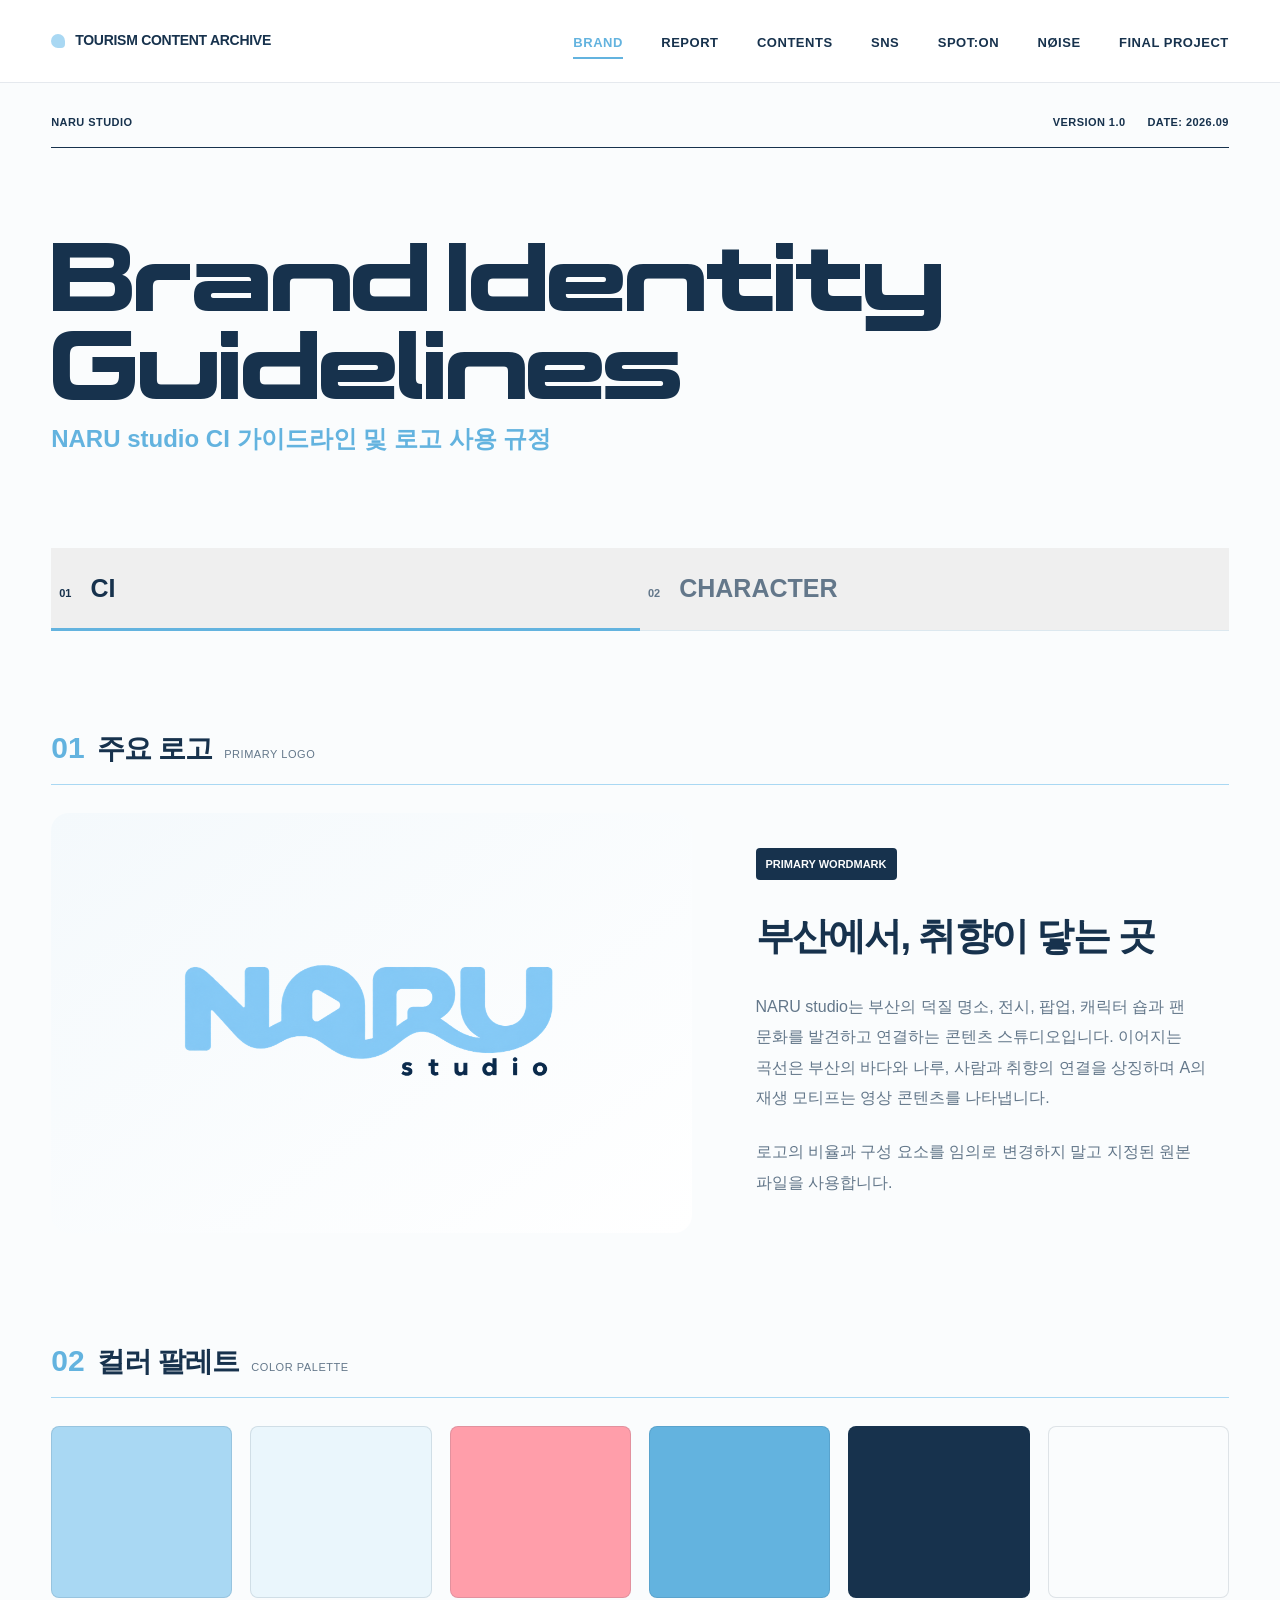
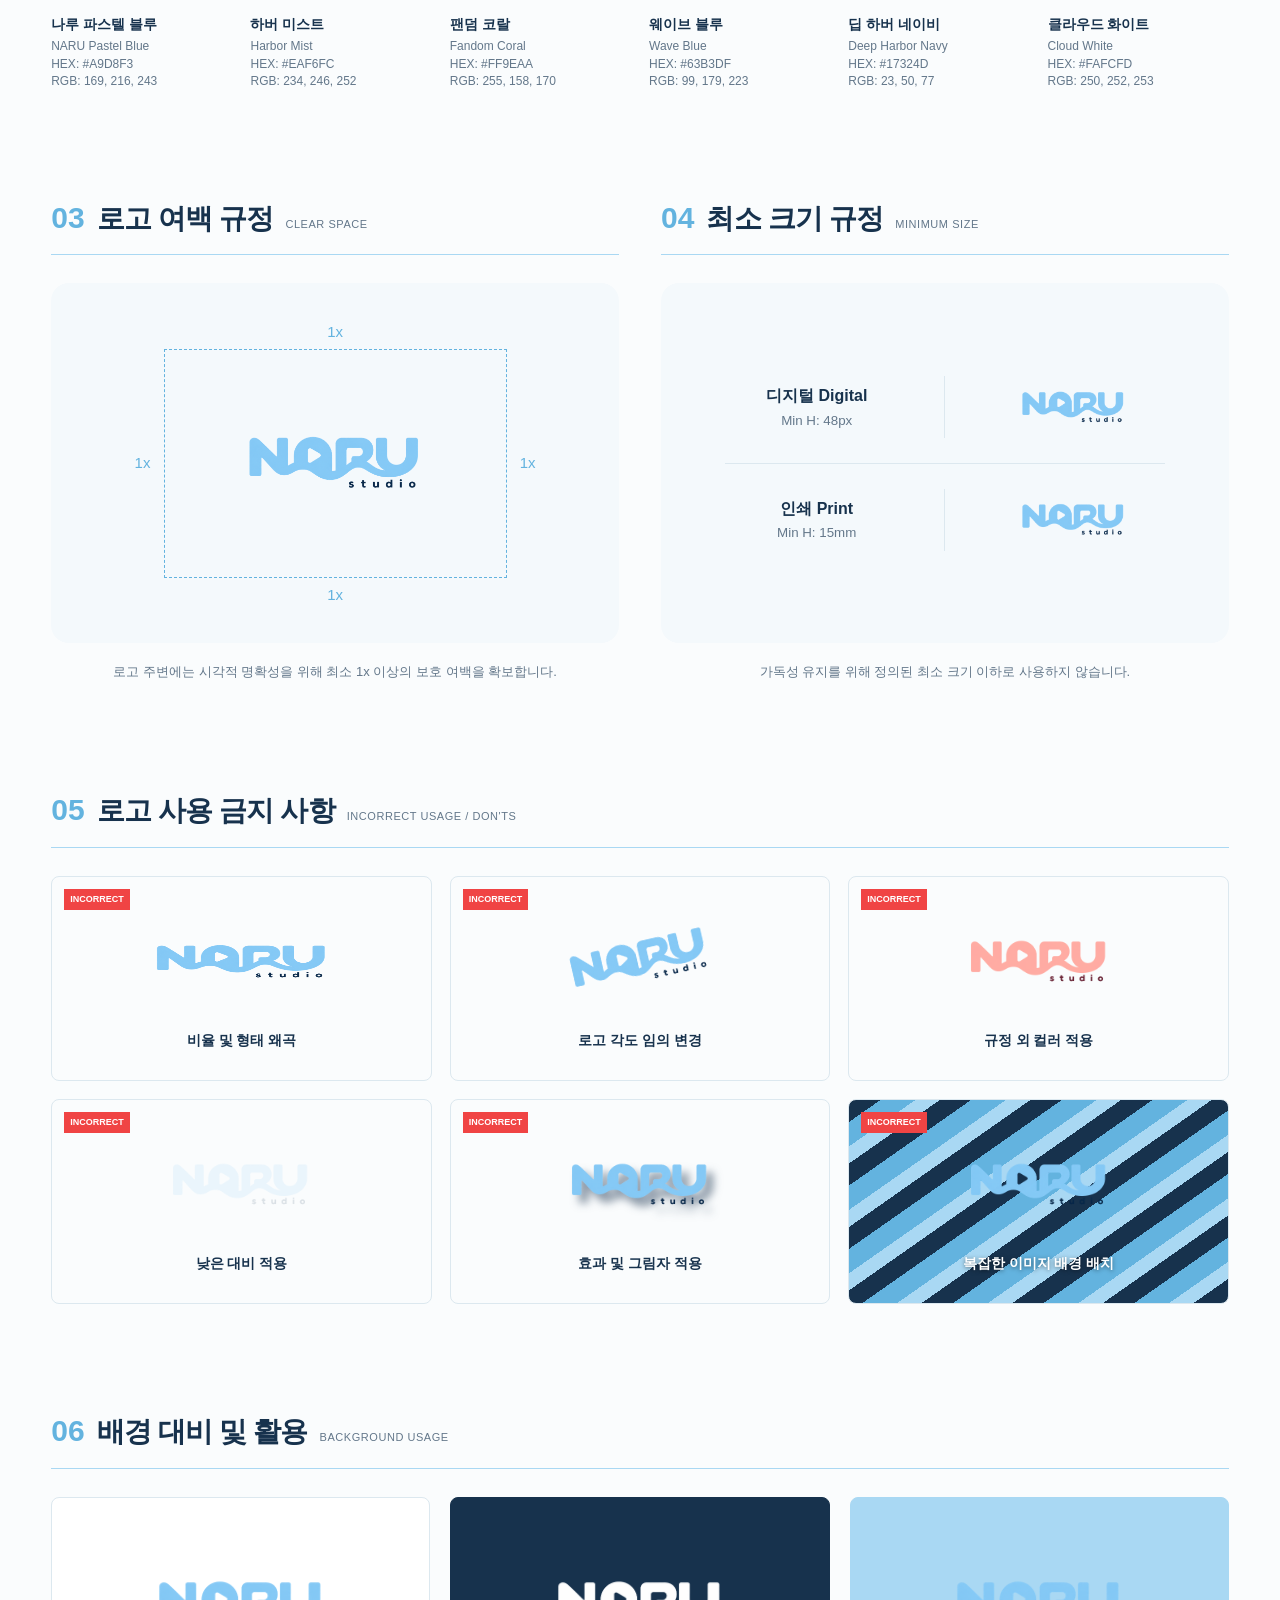
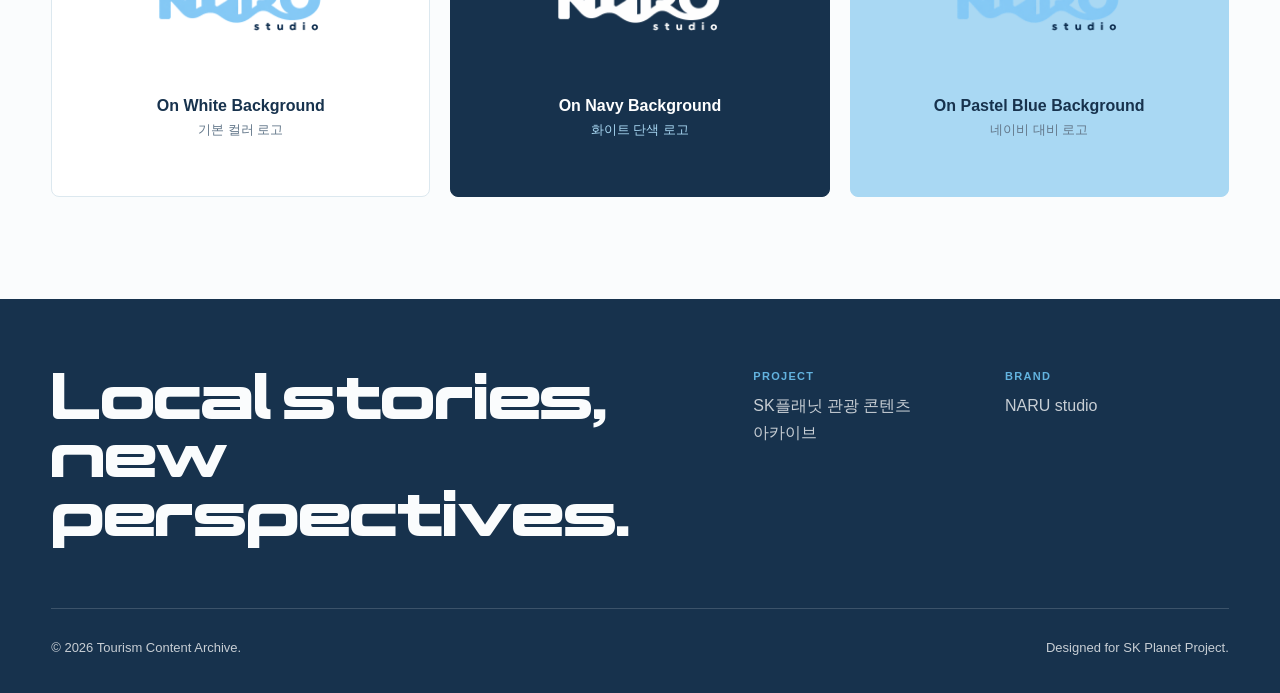
==== commit 38dce6cd: "Expose NØISE navigation across all pages" ====
--- a/brand.html
+++ b/brand.html
@@ -32,6 +32,7 @@
           <li><a href="contents.html">CONTENTS</a></li>
           <li><a href="sns.html">SNS</a></li>
           <li><a href="spoton.html">SPOT:ON</a></li>
+          <li><a href="noise.html">NØISE</a></li>
           <li><a href="final.html">FINAL PROJECT</a></li>
         </ul>
       </nav>
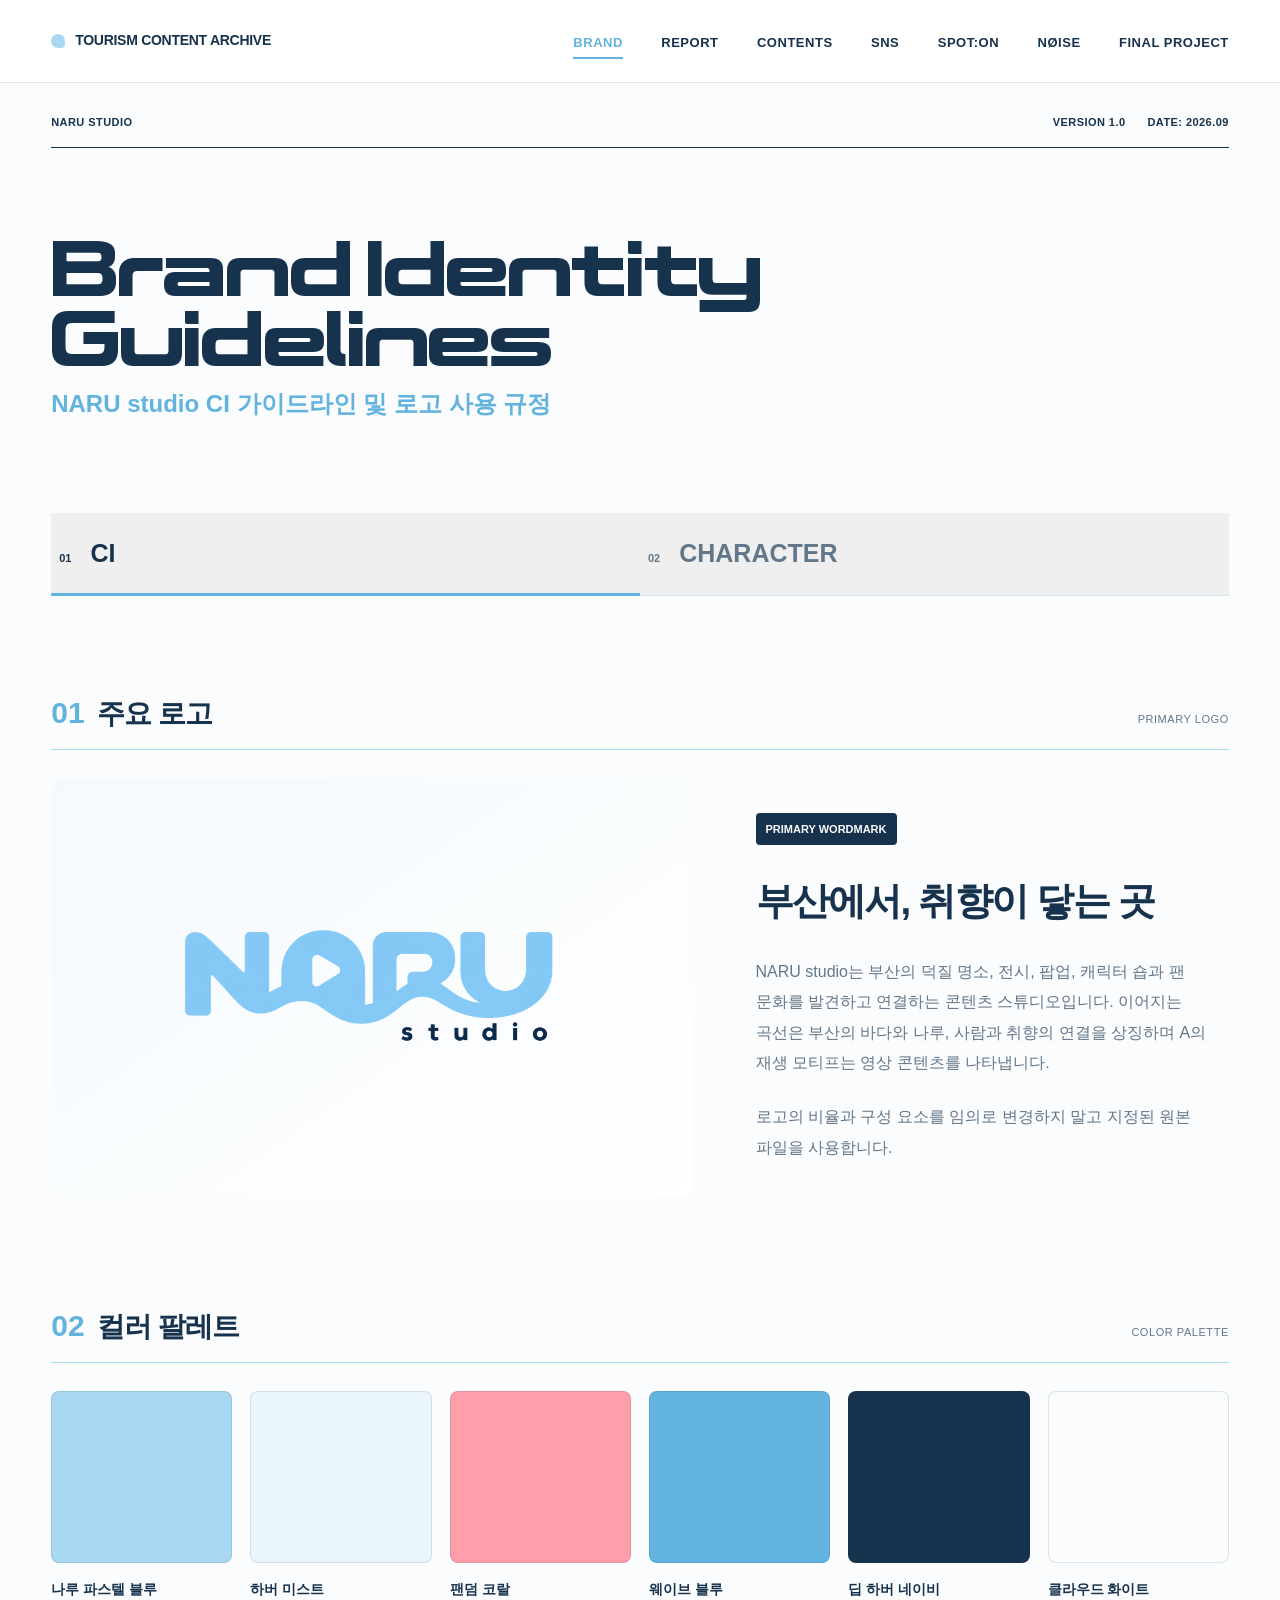
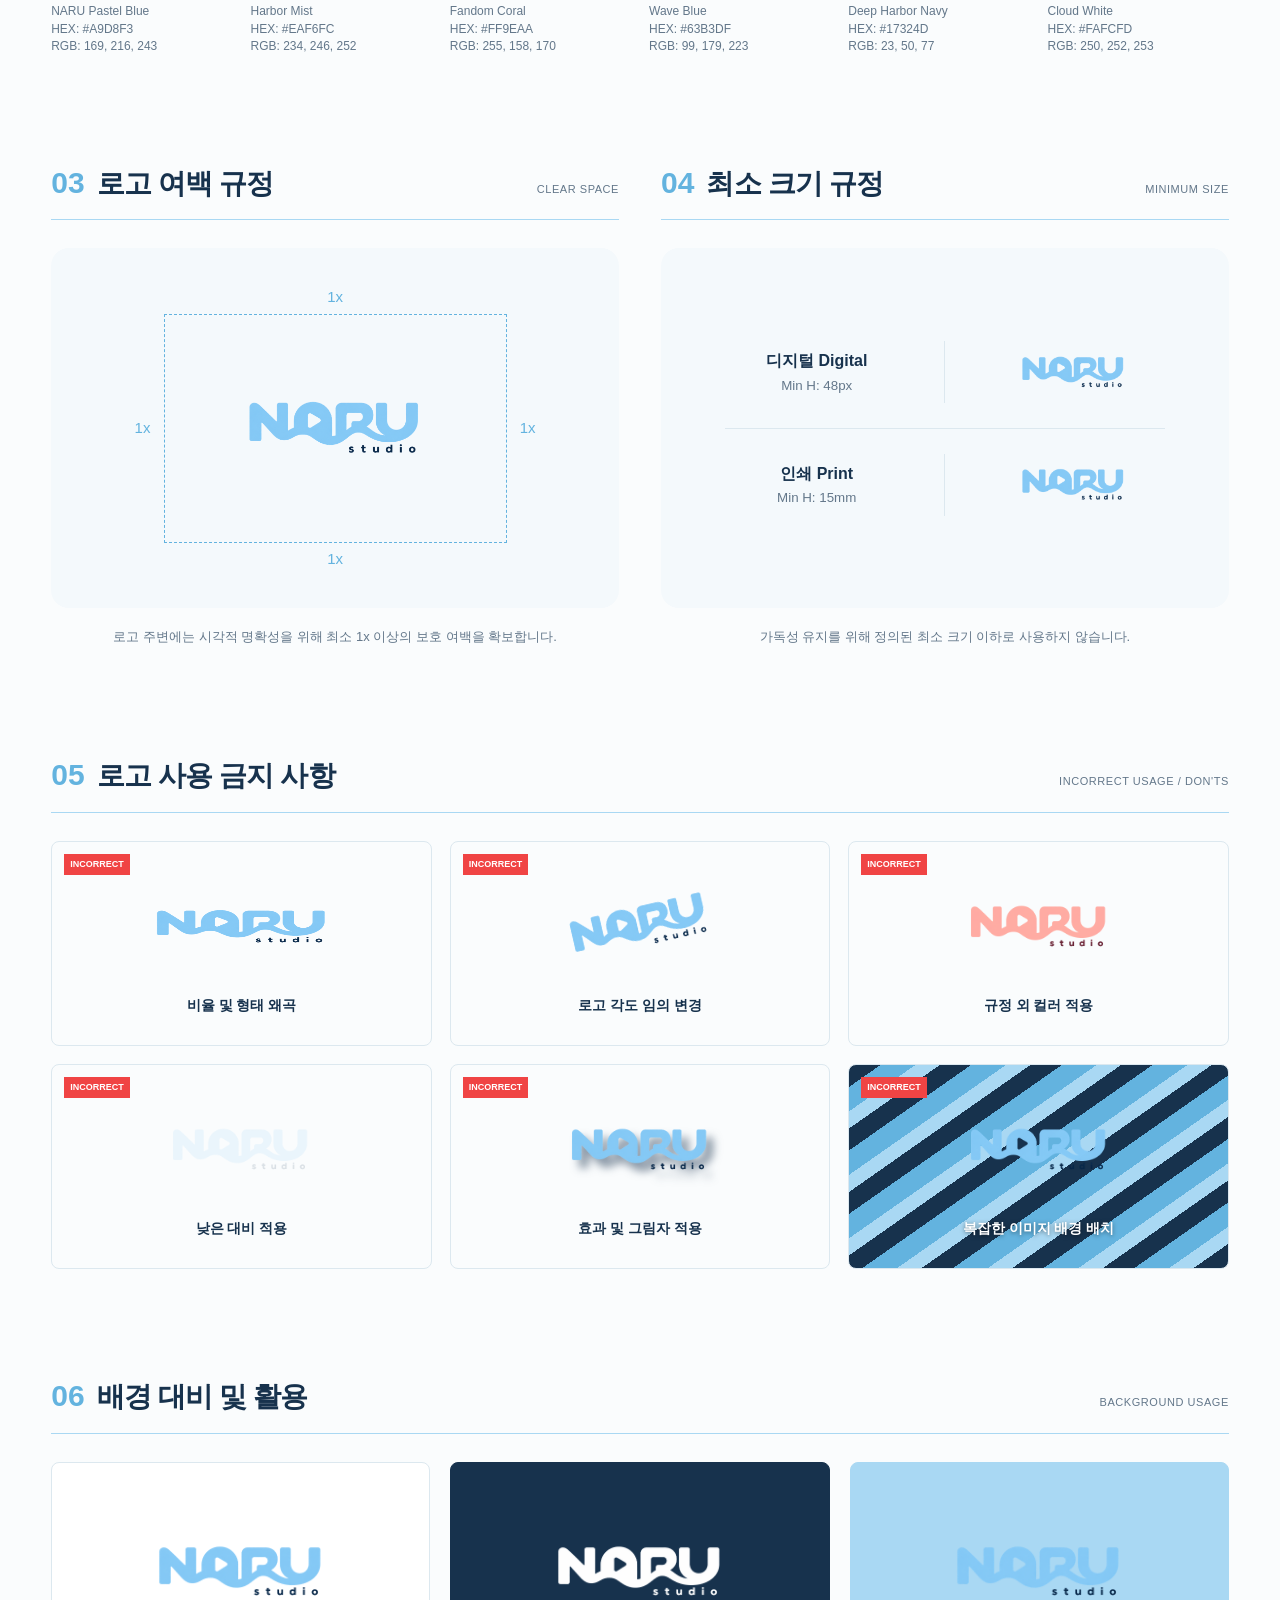
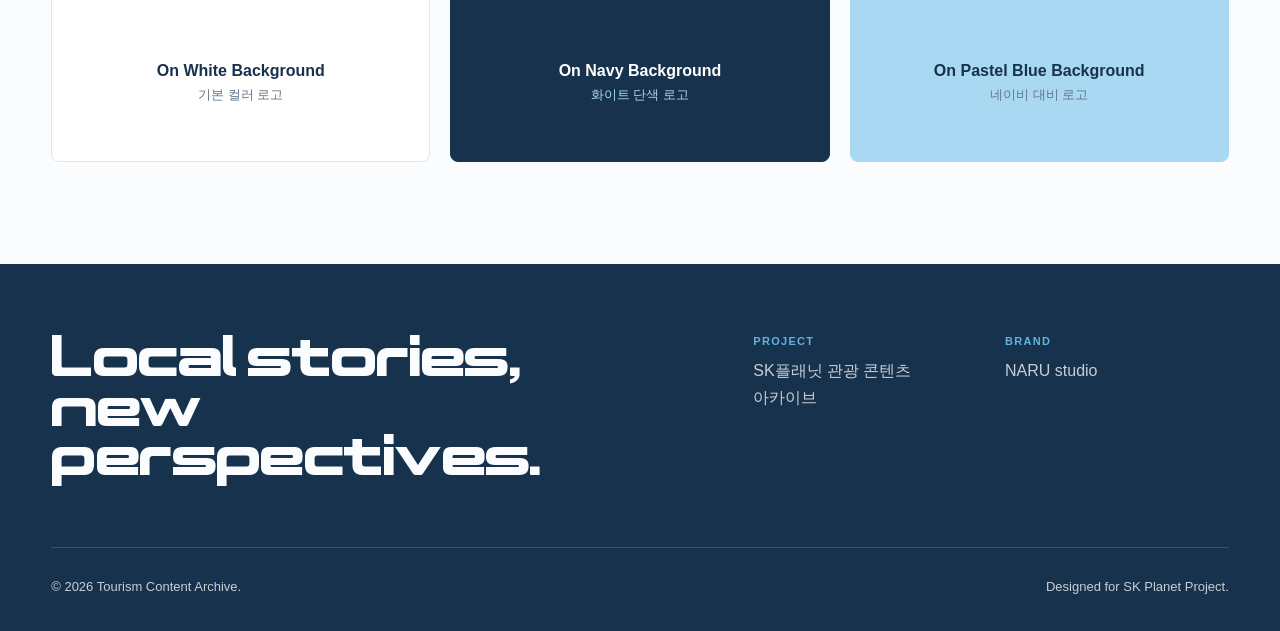
==== commit 91afbc3b: "Add Bukangi character and NARU animations" ====
--- a/brand.html
+++ b/brand.html
@@ -127,10 +127,20 @@
       </div>
 
       <div class="brand-tab-panel" id="brand-panel-character" role="tabpanel" aria-labelledby="brand-tab-character" data-brand-panel="character" hidden>
+        <nav class="character-selector" aria-label="캐릭터 선택">
+          <a class="character-selector-button" href="#character-naru">
+            <span>01</span><strong>NARU</strong><small>ORIGINAL CHARACTER</small>
+          </a>
+          <a class="character-selector-button" href="#character-bukangi">
+            <span>02</span><strong>부캉이 NARU Edition</strong><small>REIMAGINED CHARACTER</small>
+          </a>
+        </nav>
+
+        <div class="character-entry" id="character-naru">
         <section class="character-hero" aria-labelledby="character-heading">
           <div class="character-portrait">
             <span class="character-portrait-label">NARU STUDIO · OFFICIAL CHARACTER</span>
-            <img src="assets/images/brand/naru-character.png" alt="하늘색 머리와 세일러복을 입은 NARU 캐릭터">
+            <img src="assets/images/brand/naru-introduction.png" alt="하늘색 머리와 원피스를 입고 손을 흔드는 NARU 캐릭터 전신">
           </div>
           <div class="character-copy">
             <span class="character-eyebrow">MEET OUR CHARACTER</span>
@@ -144,17 +154,76 @@
           </div>
         </section>
 
+        <section class="guide-section character-motion" aria-labelledby="character-motion-heading">
+          <div class="guide-section-heading"><span class="guide-number">01</span><h2 id="character-motion-heading">NARU 애니메이션</h2><span>NARU IN MOTION</span></div>
+          <p class="character-motion-intro">표정과 움직임으로 만나는 NARU의 세 가지 순간입니다.</p>
+          <div class="character-motion-grid">
+            <article class="character-motion-card">
+              <div class="character-motion-video">
+                <video autoplay muted loop playsinline controls preload="metadata" aria-label="호기심을 표현하는 NARU 애니메이션">
+                  <source src="assets/videos/brand/naru-curiosity.mp4" type="video/mp4">
+                  브라우저가 동영상 재생을 지원하지 않습니다.
+                </video>
+                <span aria-hidden="true">01</span>
+              </div>
+              <div class="character-motion-caption"><h3>호기심</h3><small>CURIOSITY</small></div>
+            </article>
+            <article class="character-motion-card">
+              <div class="character-motion-video">
+                <video autoplay muted loop playsinline controls preload="metadata" aria-label="인사하는 NARU 애니메이션">
+                  <source src="assets/videos/brand/naru-greeting.mp4" type="video/mp4">
+                  브라우저가 동영상 재생을 지원하지 않습니다.
+                </video>
+                <span aria-hidden="true">02</span>
+              </div>
+              <div class="character-motion-caption"><h3>인사</h3><small>GREETING</small></div>
+            </article>
+            <article class="character-motion-card">
+              <div class="character-motion-video">
+                <video autoplay muted loop playsinline controls preload="metadata" aria-label="새로운 친구를 소개하는 NARU 애니메이션">
+                  <source src="assets/videos/brand/naru-new-friend.mp4" type="video/mp4">
+                  브라우저가 동영상 재생을 지원하지 않습니다.
+                </video>
+                <span aria-hidden="true">03</span>
+              </div>
+              <div class="character-motion-caption"><h3>새로운 친구 소개</h3><small>MEET A NEW FRIEND</small></div>
+            </article>
+          </div>
+        </section>
+
         <section class="guide-section character-turnaround" aria-labelledby="turnaround-heading">
-          <div class="guide-section-heading"><span class="guide-number">01</span><h2 id="turnaround-heading">캐릭터 삼면도</h2><span>CHARACTER TURNAROUND</span></div>
-          <div class="turnaround-placeholder" aria-label="NARU 캐릭터 삼면도 이미지 준비 영역">
-            <div class="turnaround-slots" aria-hidden="true">
-              <span><i></i><b>FRONT</b></span>
-              <span><i></i><b>SIDE</b></span>
-              <span><i></i><b>BACK</b></span>
+          <div class="guide-section-heading"><span class="guide-number">02</span><h2 id="turnaround-heading">캐릭터 삼면도</h2><span>CHARACTER TURNAROUND</span></div>
+          <figure class="turnaround-image">
+            <img src="assets/images/brand/naru-turnaround.png" alt="NARU 캐릭터의 정면, 측면, 후면 삼면도">
+          </figure>
+        </section>
+        </div>
+
+        <div class="character-entry character-entry--bukangi" id="character-bukangi">
+          <section class="character-hero character-hero--bukangi" aria-labelledby="bukangi-heading">
+            <div class="character-portrait character-portrait--bukangi">
+              <span class="character-portrait-label">NARU STUDIO · REIMAGINED CHARACTER</span>
+              <img src="assets/images/brand/bukangi-naru-profile.png" alt="하늘색 후드와 헤드폰을 착용한 상어 캐릭터 부캉이 NARU Edition">
             </div>
-            <p><strong>CHARACTER TURNAROUND</strong><br>정면 · 측면 · 후면 삼면도 이미지가 이곳에 추가됩니다.</p>
-          </div>
-        </section>
+            <div class="character-copy">
+              <span class="character-eyebrow">MEET OUR CHARACTER</span>
+              <h2 id="bukangi-heading">부캉이<br><em>NARU Edition</em></h2>
+              <p>부산에 찾아온 상어 ‘부캉이’를<br>NARU studio의 방식으로 재해석했습니다.</p>
+              <dl class="character-profile">
+                <div><dt>NAME</dt><dd>부캉이 NARU Edition</dd></div>
+                <div><dt>KEY COLOR</dt><dd><i aria-hidden="true"></i> NARU BLUE</dd></div>
+                <div><dt>ORIGIN</dt><dd>BUSAN</dd></div>
+              </dl>
+            </div>
+          </section>
+
+          <section class="guide-section character-turnaround" aria-labelledby="bukangi-turnaround-heading">
+            <div class="guide-section-heading"><span class="guide-number">01</span><h2 id="bukangi-turnaround-heading">캐릭터 삼면도</h2><span>CHARACTER TURNAROUND</span></div>
+            <figure class="turnaround-image turnaround-image--bukangi">
+              <img src="assets/images/brand/bukangi-naru-turnaround.png" alt="부캉이 NARU Edition의 정면, 좌우 측면, 후면 디자인">
+            </figure>
+          </section>
+        </div>
       </div>
     </div>
   </main>
--- a/assets/css/variables.css
+++ b/assets/css/variables.css
@@ -22,6 +22,11 @@
   --font-sans: "Pretendard", "Noto Sans KR", "Apple SD Gothic Neo", Arial, sans-serif;
   --font-display: Inter, "Helvetica Neue", var(--font-sans);
   --font-impact: "KBL Jump Extended", var(--font-display);
+  --type-hero: clamp(56px, 8vw, 126px);
+  --type-feature: clamp(48px, 6.4vw, 96px);
+  --type-page: clamp(42px, 5.8vw, 86px);
+  --type-section: clamp(28px, 3.4vw, 46px);
+  --type-card: clamp(24px, 2.8vw, 38px);
   --container: 1240px;
   --gutter: clamp(20px, 4vw, 56px);
   --section-space: clamp(76px, 10vw, 144px);
--- a/assets/css/common.css
+++ b/assets/css/common.css
@@ -188,10 +188,11 @@
 .page-title {
   max-width: 880px;
   font-family: var(--font-impact);
-  font-size: clamp(46px, 7.5vw, 104px);
+  font-size: var(--type-page);
   font-weight: 700;
   letter-spacing: -0.065em;
   line-height: 0.94;
+  overflow-wrap: break-word;
 }
 
 .page-title .accent {
@@ -223,10 +224,19 @@
 
 .section-title {
   font-family: var(--font-impact);
-  font-size: clamp(30px, 4vw, 54px);
+  font-size: var(--type-section);
   font-weight: 700;
   letter-spacing: -0.05em;
   line-height: 1.05;
+  overflow-wrap: break-word;
+}
+
+.hero-grid > *,
+.section-head > *,
+.footer-top > *,
+.footer-meta > *,
+.header-inner > * {
+  min-width: 0;
 }
 
 .section-description {
@@ -319,7 +329,7 @@
   max-width: 620px;
   color: var(--color-white);
   font-family: var(--font-impact);
-  font-size: clamp(30px, 4vw, 52px);
+  font-size: var(--type-section);
   font-weight: 700;
   letter-spacing: -0.05em;
   line-height: 1.08;
--- a/assets/css/pages.css
+++ b/assets/css/pages.css
@@ -11,6 +11,7 @@
   position: absolute;
   top: 8%;
   right: -4vw;
+  z-index: 1;
   width: clamp(240px, 37vw, 590px);
   aspect-ratio: 1;
   content: "";
@@ -20,9 +21,49 @@
   transform: rotate(18deg);
 }
 
+.hero::after {
+  position: absolute;
+  inset: 0;
+  z-index: 1;
+  content: "";
+  background: linear-gradient(90deg, var(--color-white) 0%, var(--color-white) 34%, rgba(255, 255, 255, 0.9) 58%, rgba(255, 255, 255, 0.56) 100%);
+  pointer-events: none;
+}
+
+.hero-content-backdrop {
+  position: absolute;
+  top: clamp(28px, 5vw, 72px);
+  right: clamp(20px, 6vw, 100px);
+  bottom: clamp(28px, 5vw, 72px);
+  z-index: 0;
+  width: min(43vw, 590px);
+  overflow: hidden;
+  background: var(--color-ink);
+  border-radius: clamp(26px, 4vw, 58px) clamp(26px, 4vw, 58px) 10px clamp(26px, 4vw, 58px);
+  box-shadow: 0 28px 80px rgba(23, 50, 77, 0.18);
+  transform: rotate(2.5deg);
+}
+
+.hero-backdrop-image {
+  position: absolute;
+  inset: 0;
+  width: 100%;
+  height: 100%;
+  object-fit: cover;
+  object-position: center;
+  opacity: 0;
+  transform: scale(1.06);
+  transition: opacity 900ms ease, transform 6s ease;
+}
+
+.hero-backdrop-image.is-active {
+  opacity: 0.58;
+  transform: scale(1);
+}
+
 .hero-grid {
   position: relative;
-  z-index: 1;
+  z-index: 2;
   display: grid;
   grid-template-columns: 1.35fr 0.65fr;
   align-items: end;
@@ -30,8 +71,9 @@
 }
 
 .hero-title {
+  position: relative;
   font-family: var(--font-impact);
-  font-size: clamp(62px, 10.7vw, 164px);
+  font-size: var(--type-hero);
   font-weight: 700;
   letter-spacing: -0.075em;
   line-height: 0.82;
@@ -48,14 +90,16 @@
 
 .hero-copy p {
   margin-bottom: 28px;
-  color: var(--color-muted);
+  color: var(--color-ink);
   font-size: clamp(16px, 1.5vw, 19px);
+  font-weight: 600;
 }
 
 .hero-index {
   position: absolute;
   top: 24px;
   left: var(--gutter);
+  z-index: 3;
   color: var(--color-muted);
   font-family: var(--font-display);
   font-size: 11px;
@@ -115,7 +159,7 @@
 .banner-copy {
   max-width: 760px;
   font-family: var(--font-impact);
-  font-size: clamp(32px, 5.5vw, 78px);
+  font-size: clamp(36px, 4.8vw, 68px);
   font-weight: 600;
   letter-spacing: -0.055em;
   line-height: 1;
@@ -159,7 +203,7 @@
   bottom: clamp(26px, 4vw, 50px);
   left: clamp(26px, 4vw, 50px);
   font-family: var(--font-impact);
-  font-size: clamp(34px, 5vw, 68px);
+  font-size: clamp(32px, 3.8vw, 54px);
   font-weight: 700;
   letter-spacing: -0.055em;
   line-height: 1;
@@ -258,6 +302,126 @@
   gap: clamp(70px, 9vw, 112px);
 }
 
+.tourism-poster {
+  display: grid;
+  grid-template-columns: minmax(260px, 360px) minmax(0, 1fr);
+  align-items: start;
+  gap: clamp(32px, 5vw, 72px);
+  padding: clamp(26px, 4vw, 54px);
+  color: var(--color-white);
+  background: var(--color-ink);
+  border-radius: var(--radius-lg);
+}
+
+.tourism-poster-visual {
+  align-self: start;
+  min-width: 0;
+  margin: 0;
+  background: #087bc5;
+  border-radius: var(--radius-sm);
+  box-shadow: 0 16px 34px rgba(0, 0, 0, 0.22);
+}
+
+.tourism-poster-visual img,
+.tourism-poster-visual video {
+  display: block;
+  width: 100%;
+  height: auto;
+  max-height: 540px;
+  object-fit: contain;
+}
+
+.tourism-poster-copy {
+  display: flex;
+  flex-direction: column;
+  justify-content: space-between;
+  gap: clamp(28px, 4vw, 48px);
+  padding: 4px 0;
+}
+
+.tourism-poster-heading .tag {
+  margin-bottom: 18px;
+}
+
+.poster-period {
+  margin-bottom: 12px;
+  color: var(--color-brand-main);
+  font-family: var(--font-display);
+  font-size: 12px;
+  font-weight: 800;
+  letter-spacing: 0.12em;
+}
+
+.tourism-poster-heading h3 {
+  max-width: 740px;
+  font-family: var(--font-impact);
+  font-size: clamp(30px, 3.1vw, 48px);
+  letter-spacing: 0.01em;
+  line-height: 1.04;
+}
+
+.poster-title-primary,
+.poster-title-secondary {
+  display: block;
+}
+
+.poster-title-secondary {
+  margin-top: 0.15em;
+  font-size: clamp(15px, 2vw, 30px);
+  letter-spacing: 0.015em;
+  line-height: 1.15;
+  white-space: nowrap;
+}
+
+.poster-summary {
+  max-width: 680px;
+  margin-top: 20px;
+  color: rgba(250, 252, 253, 0.7);
+  font-size: 14px;
+  line-height: 1.75;
+}
+
+.poster-summary strong {
+  color: var(--color-white);
+}
+
+.poster-brief {
+  border-top: 1px solid rgba(250, 252, 253, 0.18);
+}
+
+.poster-brief > div {
+  display: block;
+  padding: 18px 0;
+  border-bottom: 1px solid rgba(250, 252, 253, 0.12);
+}
+
+.poster-brief dt {
+  color: var(--color-white);
+  font-size: 14px;
+  font-weight: 800;
+  letter-spacing: -0.01em;
+  line-height: 1.45;
+}
+
+.poster-brief dd {
+  margin: 7px 0 0;
+  color: rgba(250, 252, 253, 0.78);
+  font-size: 13px;
+  line-height: 1.8;
+}
+
+.poster-brief .poster-message {
+  padding-top: 20px;
+}
+
+.poster-message dd {
+  margin-top: 10px;
+  color: var(--color-white);
+  font-family: var(--font-impact);
+  font-size: clamp(22px, 2.4vw, 34px);
+  line-height: 1.35;
+}
+
 .cardnews-gallery {
   overflow: hidden;
   padding: clamp(24px, 4vw, 52px);
@@ -281,7 +445,7 @@
 .cardnews-gallery-head h3 {
   margin-bottom: 6px;
   font-family: var(--font-impact);
-  font-size: clamp(28px, 3.6vw, 48px);
+  font-size: var(--type-card);
   letter-spacing: -0.05em;
 }
 
@@ -421,7 +585,7 @@
 
 .content-subhead h3 {
   font-family: var(--font-display);
-  font-size: clamp(26px, 3vw, 38px);
+  font-size: clamp(24px, 2.5vw, 34px);
   letter-spacing: -0.04em;
 }
 
@@ -443,6 +607,26 @@
   border-radius: var(--radius-md);
 }
 
+.shortform-video-grid {
+  display: grid;
+  grid-template-columns: minmax(260px, 390px);
+}
+
+.content-thumb--video {
+  aspect-ratio: 1080 / 1934;
+  background: #0a0d12;
+}
+
+.content-thumb--video::before {
+  display: none;
+}
+
+.content-thumb--video video {
+  width: 100%;
+  height: 100%;
+  object-fit: contain;
+}
+
 .content-thumb::before {
   position: absolute;
   inset: 12%;
@@ -520,7 +704,7 @@
   display: block;
   margin: 18px 0 8px;
   font-family: var(--font-display);
-  font-size: clamp(32px, 4vw, 52px);
+  font-size: clamp(30px, 3.4vw, 46px);
   font-weight: 700;
   letter-spacing: -0.055em;
   line-height: 1;
@@ -658,7 +842,7 @@
   align-self: end;
   max-width: 700px;
   font-family: var(--font-impact);
-  font-size: clamp(44px, 7vw, 100px);
+  font-size: var(--type-page);
   font-weight: 700;
   letter-spacing: -0.07em;
   line-height: 0.9;
@@ -900,7 +1084,7 @@
 
 .phone-shell {
   position: relative;
-  z-index: 1;
+  z-index: 2;
   width: min(100%, 430px);
   aspect-ratio: 390 / 844;
   padding: 11px;
@@ -1111,6 +1295,24 @@
 /* Research report */
 .report-cover{padding:clamp(80px,10vw,150px) 0 clamp(64px,9vw,120px);background:linear-gradient(135deg,var(--color-white) 62%,var(--color-brand-sub))}.report-cover-grid{display:grid;grid-template-columns:1.25fr .75fr;align-items:end;gap:8vw}.report-cover h1{font-family:var(--font-display);font-size:clamp(68px,10vw,150px);font-weight:800;letter-spacing:-.075em;line-height:.8}.report-cover h1 span{color:var(--color-support)}.report-cover-copy{padding-bottom:8px}.report-kicker,.mini-label{margin-bottom:18px;color:var(--color-support);font-family:var(--font-display);font-size:12px;font-weight:800;letter-spacing:.09em}.report-cover-copy>p{font-size:clamp(17px,1.6vw,21px);line-height:1.8}.report-cover-copy dl{display:grid;grid-template-columns:repeat(3,1fr);gap:12px;margin-top:38px;padding-top:18px;border-top:1px solid var(--color-line)}.report-cover-copy dt{color:var(--color-muted);font-size:9px;letter-spacing:.1em}.report-cover-copy dd{margin-top:4px;font-family:var(--font-display);font-size:12px;font-weight:700}.report-local-nav{position:sticky;top:0;z-index:8;overflow-x:auto;background:rgba(250,252,253,.94);border-block:1px solid var(--color-line);backdrop-filter:blur(14px)}.report-local-nav .container{display:flex}.report-local-nav a{flex:1;min-width:max-content;padding:17px 24px;text-align:center;font-family:var(--font-display);font-size:11px;font-weight:700;letter-spacing:.06em;border-right:1px solid var(--color-line)}.report-thesis{display:grid;grid-template-columns:1.35fr .65fr;gap:7vw;align-items:end;margin-bottom:50px;padding:clamp(34px,5vw,70px);background:var(--color-ink);border-radius:var(--radius-lg);color:#fff}.report-thesis>p{font-size:clamp(32px,5vw,68px);font-weight:700;letter-spacing:-.055em;line-height:1.12}.report-thesis>p span{color:var(--color-brand-main)}.report-thesis strong{display:block;margin-bottom:12px;color:var(--color-brand-main);font-size:11px;letter-spacing:.1em}.report-thesis div p{color:rgba(255,255,255,.72)}.problem-grid,.insight-matrix,.experience-grid{display:grid;grid-template-columns:repeat(4,1fr);gap:16px}.problem-grid article,.insight-matrix article,.experience-grid article{min-height:235px;padding:28px;background:#fff;border:1px solid var(--color-line);border-radius:var(--radius-md)}.problem-grid span,.insight-matrix span,.experience-grid span{color:var(--color-support);font-family:var(--font-display);font-size:11px;font-weight:800}.problem-grid h3,.insight-matrix h3,.experience-grid h3{margin:45px 0 10px;font-size:20px}.problem-grid p,.insight-matrix p,.experience-grid p{color:var(--color-muted);font-size:14px}.insight-matrix article:nth-child(2){background:var(--color-brand-sub)}.insight-matrix article:nth-child(4){background:var(--color-accent)}.evidence-note{display:grid;grid-template-columns:220px 1fr;gap:32px;margin-top:28px;padding:28px;border:1px solid var(--color-line);border-radius:var(--radius-md)}.evidence-grade,.case-grade{display:inline-grid;width:52px;height:52px;place-items:center;margin-right:12px;color:#fff;background:var(--color-ink);border-radius:50%;font-weight:800}.evidence-note p{color:var(--color-muted)}.case-label{display:flex;justify-content:space-between;padding-bottom:15px;border-bottom:1px solid var(--color-ink);font-size:11px;font-weight:800;letter-spacing:.08em}.maple-title{display:flex;align-items:start;justify-content:space-between;gap:30px;padding:50px 0}.maple-title p{color:var(--color-support);font-weight:700}.maple-title h2{margin-top:12px;font-size:clamp(42px,7vw,92px);letter-spacing:-.065em;line-height:.95}.maple-summary{display:grid;grid-template-columns:1fr 1fr;gap:7vw;margin-bottom:46px;padding:36px 0;border-block:1px solid var(--color-line)}.maple-summary>p{font-size:clamp(19px,2vw,26px);line-height:1.7}.case-facts{display:grid;grid-template-columns:repeat(3,1fr);gap:12px}.case-facts small{display:block;color:var(--color-muted);font-size:9px}.case-facts strong{display:block;margin-top:8px;font-size:14px}.signal-risk{display:grid;grid-template-columns:1fr 1fr;gap:1px;margin-top:18px;background:var(--color-line);border:1px solid var(--color-line);border-radius:var(--radius-md);overflow:hidden}.signal-risk>div{padding:clamp(30px,5vw,62px);background:#fff}.signal-risk h3{margin-bottom:20px;font-size:clamp(28px,3.5vw,46px);letter-spacing:-.05em}.signal-risk p,.signal-risk li{color:var(--color-muted)}.signal-risk li{padding:10px 0;border-bottom:1px solid var(--color-line)}.keyword-row{display:flex;flex-wrap:wrap;gap:7px;margin-top:25px}.keyword-row span{padding:7px 10px;background:var(--color-brand-sub);border-radius:99px;font-size:11px}.source-line{display:flex;flex-wrap:wrap;gap:18px;margin-top:18px;color:var(--color-muted);font-size:11px}.source-line a{color:var(--color-support);text-decoration:underline}.section--navy{color:#fff;background:var(--color-ink)}.section--navy .section-description{color:rgba(255,255,255,.62)}.route-timeline li{display:grid;grid-template-columns:180px 1fr;gap:30px;padding:28px 0;border-top:1px solid rgba(255,255,255,.18)}.route-timeline li>span{color:var(--color-brand-main);font-size:11px;font-weight:800}.route-timeline h3{font-size:clamp(23px,3vw,38px)}.route-timeline p{margin-top:5px;color:rgba(255,255,255,.6)}.shortform-plan{display:grid;grid-template-columns:.75fr 1.25fr;gap:6vw}.phone-script{padding:11px;background:#111820;border-radius:45px;box-shadow:0 30px 70px rgba(23,50,77,.18)}.script-screen{min-height:210px;padding:32px;background:var(--color-surface);border-bottom:1px solid var(--color-line)}.script-screen:first-child{border-radius:35px 35px 0 0}.script-screen:last-child{border-radius:0 0 35px 35px}.script-screen span,.planning-board span{color:var(--color-support);font-size:10px;font-weight:800}.script-screen strong{display:block;margin:30px 0 10px;font-size:27px;line-height:1.2}.script-screen p{color:var(--color-muted);font-size:13px}.planning-board>div:first-child{padding-bottom:35px;border-bottom:1px solid var(--color-line)}.planning-board h3{margin-top:14px;font-size:clamp(35px,5vw,64px);letter-spacing:-.055em;line-height:1.05}.planning-board dl>div{display:grid;grid-template-columns:110px 1fr;gap:20px;padding:20px 0;border-bottom:1px solid var(--color-line)}.planning-board dt{font-size:10px;font-weight:800}.planning-board dd{color:var(--color-muted)}.do-dont{display:grid;grid-template-columns:1fr 1fr;gap:12px;margin-top:28px}.do-dont p{padding:22px;background:var(--color-brand-sub);border-radius:var(--radius-sm);font-size:13px}.do-dont p:last-child{background:#fff0f1}.do-dont strong{display:block;margin-bottom:7px}.report-conclusion{display:grid;grid-template-columns:160px 1fr;gap:30px;margin-top:70px;padding-top:32px;border-top:2px solid var(--color-ink)}.report-conclusion span{font-size:11px;font-weight:800}.report-conclusion p{font-size:clamp(22px,3vw,38px);letter-spacing:-.035em;line-height:1.5}
 
+.report-cover-grid {
+  grid-template-columns: minmax(0, 1fr) minmax(360px, 0.82fr);
+  align-items: center;
+  gap: clamp(72px, 8vw, 128px);
+}
+
+.report-cover-grid > * {
+  min-width: 0;
+}
+
+.report-cover h1 {
+  max-width: 100%;
+  font-size: var(--type-feature);
+  letter-spacing: -0.06em;
+  line-height: 0.9;
+  white-space: nowrap;
+}
+
 /* Brand identity guidelines */
 .brand-guide {
   background: var(--color-white);
@@ -1141,6 +1343,16 @@
 .brand-tab.is-active::after { transform: scaleX(1); }
 .brand-tab-panel[hidden] { display: none; }
 
+.character-selector { display: grid; grid-template-columns: repeat(2, minmax(0, 1fr)); gap: 12px; margin-bottom: clamp(44px, 7vw, 76px); }
+.character-selector-button { position: relative; display: grid; grid-template-columns: auto 1fr; align-items: center; gap: 5px 16px; min-height: 104px; padding: 22px 24px; color: var(--color-muted); background: #fff; border: 1px solid var(--color-line); border-radius: var(--radius-md); text-align: left; cursor: pointer; transition: color var(--ease), background var(--ease), border-color var(--ease), transform var(--ease); }
+.character-selector-button:hover { color: var(--color-ink); border-color: var(--color-support); transform: translateY(-2px); }
+.character-selector-button:focus-visible { outline: 3px solid var(--color-support); outline-offset: 3px; }
+.character-selector-button > span { grid-row: 1 / 3; color: var(--color-support); font-family: var(--font-display); font-size: 11px; font-weight: 800; }
+.character-selector-button strong { font-family: var(--font-display); font-size: clamp(17px, 2vw, 24px); font-weight: 800; letter-spacing: -.035em; }
+.character-selector-button small { font-family: var(--font-display); font-size: 9px; font-weight: 700; letter-spacing: .1em; }
+.character-entry { scroll-margin-top: 28px; }
+.character-entry--bukangi { margin-top: clamp(84px, 12vw, 156px); padding-top: clamp(58px, 8vw, 96px); border-top: 1px solid var(--color-line); }
+
 .character-hero {
   display: grid;
   grid-template-columns: minmax(0, 1.05fr) minmax(320px, .95fr);
@@ -1149,18 +1361,29 @@
   padding-bottom: clamp(76px, 10vw, 132px);
 }
 
-.character-portrait { position: relative; overflow: hidden; min-height: 600px; background: #f8f5f1; border-radius: var(--radius-md); }
+.character-portrait { position: relative; overflow: hidden; width: 100%; aspect-ratio: 1; background: #f8f5f1; border-radius: var(--radius-md); }
 .character-portrait::after { position: absolute; right: -12%; bottom: -24%; width: 58%; aspect-ratio: 1; content: ""; border: 1px solid rgba(99,179,223,.34); border-radius: 50%; }
-.character-portrait img { position: absolute; inset: 0; width: 100%; height: 100%; object-fit: cover; object-position: center 46%; }
-.character-portrait-label { position: absolute; top: 24px; left: 24px; z-index: 1; padding: 8px 11px; color: var(--color-ink); background: rgba(255,255,255,.78); font-family: var(--font-display); font-size: 10px; font-weight: 800; letter-spacing: .08em; backdrop-filter: blur(8px); }
+.character-portrait img { position: absolute; inset: 0; z-index: 1; width: 100%; height: 100%; padding: clamp(24px, 4vw, 58px); object-fit: contain; object-position: center; }
+.character-portrait-label { position: absolute; top: 24px; left: 24px; z-index: 2; padding: 8px 11px; color: var(--color-ink); background: rgba(255,255,255,.78); font-family: var(--font-display); font-size: 10px; font-weight: 800; letter-spacing: .08em; backdrop-filter: blur(8px); }
 .character-eyebrow { color: var(--color-support); font-family: var(--font-display); font-size: 11px; font-weight: 800; letter-spacing: .12em; }
-.character-copy h2 { margin: 16px 0 28px; font-family: var(--font-impact); font-size: clamp(70px, 10vw, 140px); letter-spacing: .01em; line-height: .85; }
+.character-copy h2 { margin: 16px 0 28px; font-family: var(--font-impact); font-size: var(--type-feature); letter-spacing: .01em; line-height: .95; white-space: nowrap; }
+.character-copy h2 em { display: inline-block; margin-top: 12px; color: var(--color-support); font-family: var(--font-display); font-size: clamp(20px, 2.2vw, 32px); font-style: normal; letter-spacing: -.035em; }
 .character-copy > p { color: var(--color-muted); font-size: clamp(16px, 1.5vw, 19px); line-height: 1.9; }
 .character-profile { margin-top: 46px; border-top: 1px solid var(--color-ink); }
 .character-profile div { display: grid; grid-template-columns: 120px 1fr; gap: 20px; padding: 18px 0; border-bottom: 1px solid var(--color-line); }
 .character-profile dt { color: var(--color-muted); font-family: var(--font-display); font-size: 10px; font-weight: 800; letter-spacing: .08em; }
 .character-profile dd { font-family: var(--font-display); font-size: 13px; font-weight: 700; }
 .character-profile i { display: inline-block; width: 11px; height: 11px; margin-right: 6px; background: var(--color-brand-main); border-radius: 50%; vertical-align: -1px; }
+.character-motion { margin-bottom: clamp(76px, 10vw, 132px); }
+.character-motion-intro { max-width: 620px; margin: -20px 0 32px; color: var(--color-muted); font-size: 15px; line-height: 1.75; }
+.character-motion-grid { display: grid; grid-template-columns: repeat(3, minmax(0, 1fr)); gap: 16px; }
+.character-motion-card { min-width: 0; }
+.character-motion-video { position: relative; overflow: hidden; aspect-ratio: 528 / 752; background: linear-gradient(145deg, #f6fbfe, #e8f5fc); border: 1px solid var(--color-line); border-radius: var(--radius-md); }
+.character-motion-video video { display: block; width: 100%; height: 100%; object-fit: cover; }
+.character-motion-video > span { position: absolute; top: 16px; left: 16px; display: grid; width: 36px; height: 36px; place-items: center; color: var(--color-ink); background: rgba(255,255,255,.82); border: 1px solid rgba(23,50,77,.1); border-radius: 50%; font-family: var(--font-display); font-size: 10px; font-weight: 800; backdrop-filter: blur(8px); pointer-events: none; }
+.character-motion-caption { display: flex; align-items: baseline; justify-content: space-between; gap: 16px; padding: 18px 4px 0; }
+.character-motion-caption h3 { font-size: clamp(19px, 2vw, 25px); letter-spacing: -.035em; }
+.character-motion-caption small { color: var(--color-support); font-family: var(--font-display); font-size: 9px; font-weight: 800; letter-spacing: .08em; text-align: right; }
 .turnaround-placeholder { position: relative; display: grid; min-height: 480px; place-items: center; overflow: hidden; padding: 50px; background: linear-gradient(145deg, var(--color-surface), #fff); border: 1px dashed rgba(23,50,77,.28); border-radius: var(--radius-md); text-align: center; }
 .turnaround-placeholder > p { position: relative; z-index: 1; color: var(--color-muted); font-size: 13px; line-height: 1.7; }
 .turnaround-placeholder > p strong { color: var(--color-ink); font-family: var(--font-display); font-size: 12px; letter-spacing: .08em; }
@@ -1169,6 +1392,14 @@
 .turnaround-slots span:last-child { border-right: 0; }
 .turnaround-slots i { width: 70%; max-width: 150px; height: 64%; border: 1px dashed var(--color-support); border-radius: 46% 46% 36% 36%; }
 .turnaround-slots b { padding-bottom: 16px; color: var(--color-support); font-family: var(--font-display); font-size: 10px; letter-spacing: .12em; }
+.turnaround-image { overflow: hidden; width: 100%; aspect-ratio: 2 / 1; background: #fff; border: 1px solid var(--color-line); border-radius: var(--radius-md); }
+.turnaround-image img { display: block; width: 100%; height: 100%; padding: clamp(12px, 2vw, 30px); object-fit: contain; object-position: center; }
+.character-portrait--bukangi { background: linear-gradient(145deg, #f6fbfe, #e7f5fd); }
+.character-portrait--bukangi::before { position: absolute; top: 12%; right: 10%; width: 10px; height: 10px; content: ""; background: var(--color-primary); border-radius: 50%; box-shadow: 26px 20px 0 3px rgba(99,179,223,.28), -18px 40px 0 7px rgba(169,216,243,.3); }
+.character-portrait--bukangi img { padding: clamp(36px, 5vw, 76px) clamp(34px, 4.5vw, 66px) clamp(12px, 2vw, 28px); }
+.character-hero--bukangi .character-copy h2 { font-family: var(--font-display); font-size: clamp(54px, 6.3vw, 92px); letter-spacing: -.075em; white-space: normal; }
+.turnaround-image--bukangi { aspect-ratio: 2.03 / 1; background: linear-gradient(180deg, #fff, #fbfdfe); }
+.turnaround-image--bukangi img { padding: 0; }
 
 .brand-guide-meta {
   display: flex;
@@ -1551,3 +1782,89 @@
   font-variant-ligatures: none;
   font-feature-settings: "kern" 0, "liga" 0, "clig" 0;
 }
+
+/* Responsive overflow safeguards for dense editorial layouts. */
+.archive-grid > *,
+.insight-grid > *,
+.project-facts > *,
+.content-grid > *,
+.metric-grid > *,
+.dashboard-grid > *,
+.spoton-intro-grid > *,
+.spoton-demo-grid > *,
+.report-cover-grid > *,
+.problem-grid > *,
+.insight-matrix > *,
+.experience-grid > *,
+.shortform-plan > *,
+.brand-intro-grid > *,
+.character-hero > *,
+.rules-grid > *,
+.dont-grid > *,
+.background-grid > * {
+  min-width: 0;
+}
+
+.hero-title,
+.archive-name,
+.project-visual-title,
+.brand-guide-title h1,
+.character-copy h2,
+.maple-title h2,
+.planning-board h3 {
+  max-width: 100%;
+  overflow-wrap: break-word;
+}
+
+/* Keep the requested display words intact while scaling them to their columns. */
+.hero-title,
+.hero-title span,
+.character-copy h2 {
+  overflow-wrap: normal;
+  white-space: nowrap;
+}
+
+.archive-link:nth-child(2) .archive-name {
+  font-size: clamp(32px, 3.8vw, 54px);
+  overflow-wrap: normal;
+  white-space: nowrap;
+}
+
+/* Harmonize feature headings around the same scale as the corrected display words. */
+.brand-guide-title h1 {
+  font-size: clamp(40px, 4.8vw, 68px);
+}
+
+.maple-title h2 {
+  font-size: clamp(40px, 5.5vw, 78px);
+}
+
+.planning-board h3 {
+  font-size: clamp(32px, 4vw, 56px);
+}
+
+.signal-risk h3,
+.route-timeline h3 {
+  font-size: var(--type-card);
+}
+
+.guide-section-heading h2,
+.rank-name,
+.planning-board dd,
+.character-profile dd {
+  min-width: 0;
+  overflow-wrap: anywhere;
+}
+
+.guide-section-heading span:last-child {
+  margin-left: auto;
+  text-align: right;
+}
+
+.ranking-list li > strong {
+  white-space: nowrap;
+}
+
+/* Report archive and BIC study */
+.report-hub{min-height:calc(100vh - 78px);padding:clamp(72px,10vw,140px) 0;background:linear-gradient(135deg,var(--color-white) 0 50%,var(--color-brand-sub) 50%)}.report-hub h1{margin-top:18px;font-family:var(--font-display);font-size:clamp(70px,12vw,180px);font-weight:800;letter-spacing:-.08em;line-height:.78}.report-hub h1 span{color:var(--color-support)}.report-hub-intro{max-width:620px;margin:clamp(34px,5vw,66px) 0 34px;color:var(--color-muted);font-size:clamp(17px,1.7vw,22px);line-height:1.75}.report-chooser{display:grid;grid-template-columns:repeat(2,minmax(0,1fr));gap:16px}.report-choice{position:relative;display:flex;min-height:clamp(280px,29vw,390px);padding:clamp(28px,4vw,52px);overflow:hidden;color:var(--color-ink);border:1px solid var(--color-line);border-radius:var(--radius-lg);text-align:left;flex-direction:column;align-items:flex-start;cursor:pointer;transition:transform var(--ease),box-shadow var(--ease)}.report-choice:hover,.report-choice:focus-visible{transform:translateY(-5px);box-shadow:var(--shadow-soft);outline:3px solid var(--color-support);outline-offset:3px}.report-choice--maple{background:#fff}.report-choice--bic{color:#fff;background:var(--color-ink);border-color:var(--color-ink)}.report-choice-index{color:var(--color-support);font-family:var(--font-display);font-size:11px;font-weight:800;letter-spacing:.1em}.report-choice strong{margin-top:auto;font-size:clamp(30px,4.3vw,60px);letter-spacing:-.065em;line-height:.96}.report-choice small{margin-top:18px;color:var(--color-muted);font-size:14px}.report-choice--bic small{color:rgba(255,255,255,.68)}.report-choice i{position:absolute;top:28px;right:30px;color:var(--color-support);font-size:30px;font-style:normal}.report-switcher{position:sticky;top:0;z-index:12;color:var(--color-ink);background:rgba(250,252,253,.96);border-bottom:1px solid var(--color-line);backdrop-filter:blur(14px)}.report-switcher .container{display:grid;grid-template-columns:auto 1fr auto;align-items:center;gap:18px;min-height:54px}.report-switcher button{padding:8px 0;color:var(--color-support);font-family:var(--font-display);font-size:11px;font-weight:800;letter-spacing:.04em;text-align:left;cursor:pointer}.report-switcher span{color:var(--color-muted);font-size:10px;font-weight:700;text-align:right}.report-switcher strong{font-family:var(--font-display);font-size:11px}.bic-cover{background:linear-gradient(135deg,#eef9ff 0 58%,#d6eefc 58%)}.bic-cover h1 span{color:var(--color-ink)}
+.bic-metric-grid,.bic-strategy-grid,.bic-award-grid{display:grid;grid-template-columns:repeat(4,1fr);gap:16px}.bic-metric-grid article{min-height:205px;padding:26px;color:#fff;background:var(--color-ink);border-radius:var(--radius-md)}.bic-metric-grid article:nth-child(2){color:var(--color-ink);background:var(--color-brand-main)}.bic-metric-grid article:nth-child(3){color:var(--color-ink);background:#fff;border:1px solid var(--color-line)}.bic-metric-grid article:nth-child(4){color:var(--color-ink);background:var(--color-accent)}.bic-metric-grid strong{display:block;margin-bottom:36px;font-family:var(--font-display);font-size:clamp(30px,4vw,54px);letter-spacing:-.07em;line-height:.9}.bic-metric-grid span,.bic-split-grid>article>span,.bic-strategy-grid span,.bic-award-grid span{font-family:var(--font-display);font-size:10px;font-weight:800;letter-spacing:.08em}.bic-metric-grid p{margin-top:8px;font-size:13px}.bic-facts-strip{display:flex;align-items:center;justify-content:space-between;gap:36px;margin-top:24px;padding:28px;background:#fff;border:1px solid var(--color-line);border-radius:var(--radius-md)}.bic-facts-strip p{max-width:760px;font-size:17px}.bic-facts-strip a{color:var(--color-support);font-size:12px;font-weight:800;white-space:nowrap}.bic-split-grid{display:grid;grid-template-columns:1fr 1fr;gap:16px}.bic-split-grid article{padding:clamp(30px,4vw,54px);background:#fff;border:1px solid var(--color-line);border-radius:var(--radius-md)}.bic-split-grid article:last-child{background:#fff3f3}.bic-split-grid h3{margin:20px 0 26px;font-size:clamp(28px,3vw,42px);letter-spacing:-.05em}.bic-split-grid li{padding:13px 0;color:var(--color-muted);border-top:1px solid var(--color-line)}.bic-strategy{background:#f8fcfe}.bic-strategy-grid article{min-height:310px;padding:28px;background:#fff;border:1px solid var(--color-line);border-radius:var(--radius-md)}.bic-strategy-grid article:nth-child(2){background:var(--color-brand-sub)}.bic-strategy-grid article:nth-child(4){background:var(--color-accent)}.bic-strategy-grid h3{margin:54px 0 14px;font-size:clamp(25px,2.7vw,38px);letter-spacing:-.055em;line-height:1.02}.bic-strategy-grid p{color:var(--color-muted);font-size:14px}.bic-award-grid article{min-height:224px;padding:28px;background:rgba(255,255,255,.08);border:1px solid rgba(255,255,255,.22);border-radius:var(--radius-md)}.bic-award-grid strong{display:block;margin:36px 0 12px;color:var(--color-brand-main);font-family:var(--font-display);font-size:clamp(28px,3vw,43px);letter-spacing:-.06em;line-height:.9}.bic-award-grid p{color:rgba(255,255,255,.66);font-size:13px}.bic-case-note{display:grid;grid-template-columns:1fr 1fr;gap:1px;margin-top:16px;overflow:hidden;background:rgba(255,255,255,.18);border-radius:var(--radius-md)}.bic-case-note>div{padding:clamp(30px,5vw,58px);background:rgba(255,255,255,.08)}.bic-case-note h3{margin-bottom:15px;font-size:clamp(29px,3vw,44px);letter-spacing:-.05em}.bic-case-note p:not(.mini-label){color:rgba(255,255,255,.7)}.bic-measure-list{border-top:2px solid var(--color-ink)}.bic-measure-list>div{display:grid;grid-template-columns:150px 1fr .7fr;gap:24px;padding:24px 0;border-bottom:1px solid var(--color-line)}.bic-measure-list span{color:var(--color-support);font-size:11px;font-weight:800}.bic-measure-list strong{font-size:18px}.bic-measure-list p{color:var(--color-muted);font-size:14px}.bic-disclaimer{display:grid;grid-template-columns:160px 1fr;gap:28px;margin-top:32px;padding:28px;background:var(--color-brand-sub);border-radius:var(--radius-md)}.bic-disclaimer strong{font-size:12px}.bic-disclaimer p{color:var(--color-muted)}
--- a/assets/css/responsive.css
+++ b/assets/css/responsive.css
@@ -1,4 +1,6 @@
 @media (max-width: 1023px) {
+  .bic-metric-grid,
+  .bic-strategy-grid { grid-template-columns: repeat(2, 1fr); }
   .problem-grid,
   .insight-matrix,
   .experience-grid { grid-template-columns: repeat(2, 1fr); }
@@ -28,6 +30,10 @@
     max-width: 520px;
   }
 
+  .hero-content-backdrop {
+    width: min(52vw, 520px);
+  }
+
   .content-grid,
   .insight-grid,
   .project-facts {
@@ -57,7 +63,87 @@
   }
 }
 
+@media (max-width: 900px) {
+  .tourism-poster {
+    grid-template-columns: minmax(220px, 300px) minmax(0, 1fr);
+    gap: 28px;
+  }
+
+  .tourism-poster-visual img,
+  .tourism-poster-visual video {
+    max-height: 450px;
+  }
+
+  .report-cover-grid,
+  .shortform-plan,
+  .character-hero,
+  .rules-grid,
+  .spoton-demo-grid {
+    grid-template-columns: 1fr;
+  }
+
+  .spoton-demo-copy,
+  .character-copy {
+    max-width: 620px;
+  }
+
+  .character-motion-grid {
+    grid-template-columns: repeat(2, minmax(0, 1fr));
+  }
+
+  .character-motion-card:last-child {
+    grid-column: 1 / -1;
+    width: calc(50% - 8px);
+  }
+
+  .phone-stage {
+    margin-top: 20px;
+  }
+
+  .process-list li {
+    grid-template-columns: 58px minmax(150px, 0.65fr) minmax(0, 1fr);
+    gap: 20px;
+  }
+}
+
 @media (max-width: 767px) {
+  .report-hub { min-height: auto; }
+  .report-chooser,
+  .bic-split-grid,
+  .bic-award-grid,
+  .bic-case-note { grid-template-columns: 1fr; }
+  .report-choice { min-height: 260px; }
+  .report-switcher .container { grid-template-columns: 1fr auto; gap: 4px 14px; padding-block: 8px; }
+  .report-switcher span { grid-column: 1; text-align: left; }
+  .report-switcher strong { grid-column: 1 / -1; }
+  .report-switcher button:last-child { grid-column: 2; grid-row: 1 / span 2; }
+  .bic-metric-grid,
+  .bic-strategy-grid { grid-template-columns: 1fr; }
+  .bic-facts-strip { align-items: flex-start; flex-direction: column; gap: 14px; }
+  .bic-measure-list > div,
+  .bic-disclaimer { grid-template-columns: 1fr; gap: 8px; }
+  .tourism-poster {
+    grid-template-columns: 1fr;
+    gap: 0;
+    padding: 0;
+  }
+
+  .tourism-poster-visual {
+    width: min(100%, 380px);
+    margin: clamp(24px, 6vw, 38px) auto 0;
+  }
+
+  .tourism-poster-visual img,
+  .tourism-poster-visual video {
+    height: auto;
+    object-fit: contain;
+  }
+
+  .tourism-poster-copy {
+    gap: 32px;
+    padding: clamp(28px, 7vw, 40px);
+  }
+
   .report-cover-grid,
   .report-thesis,
   .maple-summary,
@@ -66,7 +152,10 @@
   .evidence-note,
   .report-conclusion { grid-template-columns: 1fr; }
 
-  .report-cover h1 { font-size: clamp(64px, 22vw, 96px); }
+  .report-cover h1 {
+    font-size: clamp(48px, 15vw, 72px);
+    line-height: 0.94;
+  }
   .report-cover-copy dl,
   .case-facts { grid-template-columns: 1fr; }
   .problem-grid,
@@ -131,8 +220,22 @@
     align-items: center;
   }
 
+  .hero::after {
+    background: linear-gradient(180deg, rgba(255, 255, 255, 0.94) 0%, rgba(255, 255, 255, 0.86) 48%, var(--color-white) 100%);
+  }
+
+  .hero-content-backdrop {
+    top: 24px;
+    right: -12vw;
+    bottom: 18%;
+    width: 78vw;
+    border-radius: 32px 0 0 32px;
+    transform: rotate(2deg);
+  }
+
   .hero-title {
-    font-size: clamp(58px, 20vw, 92px);
+    font-size: clamp(48px, 17vw, 78px);
+    line-height: 0.9;
   }
 
   .hero-index {
@@ -140,7 +243,23 @@
   }
 
   .page-title {
-    font-size: clamp(46px, 16vw, 72px);
+    font-size: clamp(40px, 12vw, 58px);
+    line-height: 1;
+  }
+
+  .section-title {
+    font-size: clamp(30px, 11vw, 48px);
+  }
+
+  .eyebrow {
+    align-items: flex-start;
+    font-size: 10px;
+    line-height: 1.5;
+  }
+
+  .eyebrow::before {
+    flex: 0 0 22px;
+    margin-top: 0.65em;
   }
 
   .section-head {
@@ -169,7 +288,10 @@
   }
 
   .character-hero { grid-template-columns: 1fr; }
-  .character-portrait { min-height: min(128vw, 620px); }
+  .character-selector { grid-template-columns: 1fr; }
+  .character-motion-grid { grid-template-columns: 1fr; }
+  .character-motion-card:last-child { grid-column: auto; width: auto; }
+  .character-portrait { min-height: 0; }
   .character-copy h2 { font-size: clamp(68px, 24vw, 110px); }
   .turnaround-placeholder { min-height: 390px; padding: 32px 18px; }
   .turnaround-slots { inset: 24px 12px; gap: 8px; }
@@ -272,7 +394,9 @@
   }
 
   .project-visual-title {
-    max-width: 90%;
+    max-width: 100%;
+    font-size: clamp(42px, 15vw, 72px);
+    line-height: 0.96;
   }
 
   .spoton-intro-grid,
@@ -335,4 +459,80 @@
   .empty-note {
     padding: 36px 22px;
   }
+
+  .palette-grid {
+    grid-template-columns: 1fr;
+  }
+
+  .guide-section-heading {
+    flex-wrap: wrap;
+    align-items: center;
+  }
+
+  .guide-section-heading span:last-child {
+    width: 100%;
+    padding-left: 38px;
+  }
+
+  .minimum-size-row {
+    grid-template-columns: 1fr;
+    gap: 14px;
+    padding-block: 22px;
+  }
+
+  .minimum-size-row i {
+    width: 70%;
+    height: 1px;
+    margin-inline: auto;
+  }
+
+  .character-profile div,
+  .planning-board dl > div {
+    grid-template-columns: 1fr;
+    gap: 6px;
+  }
+
+  .case-label,
+  .maple-title,
+  .panel-head {
+    flex-wrap: wrap;
+  }
+
+  .maple-title h2 {
+    font-size: clamp(34px, 11vw, 46px);
+  }
+
+  .archive-name {
+    font-size: clamp(30px, 12vw, 46px);
+  }
+
+  .spoton-intro-aside {
+    padding: 22px;
+  }
+
+  .spoton-controls {
+    display: grid;
+  }
+
+  .preview-control {
+    justify-content: center;
+  }
+
+  .hero-title {
+    font-size: clamp(44px, 13vw, 62px);
+    line-height: 1.12;
+  }
+
+  .archive-link:nth-child(2) .archive-name {
+    font-size: clamp(28px, 9vw, 38px);
+  }
+
+  .character-copy h2 {
+    font-size: clamp(52px, 16vw, 72px);
+    line-height: 1;
+  }
+
+  .character-hero--bukangi .character-copy h2 {
+    font-size: clamp(46px, 14vw, 68px);
+  }
 }
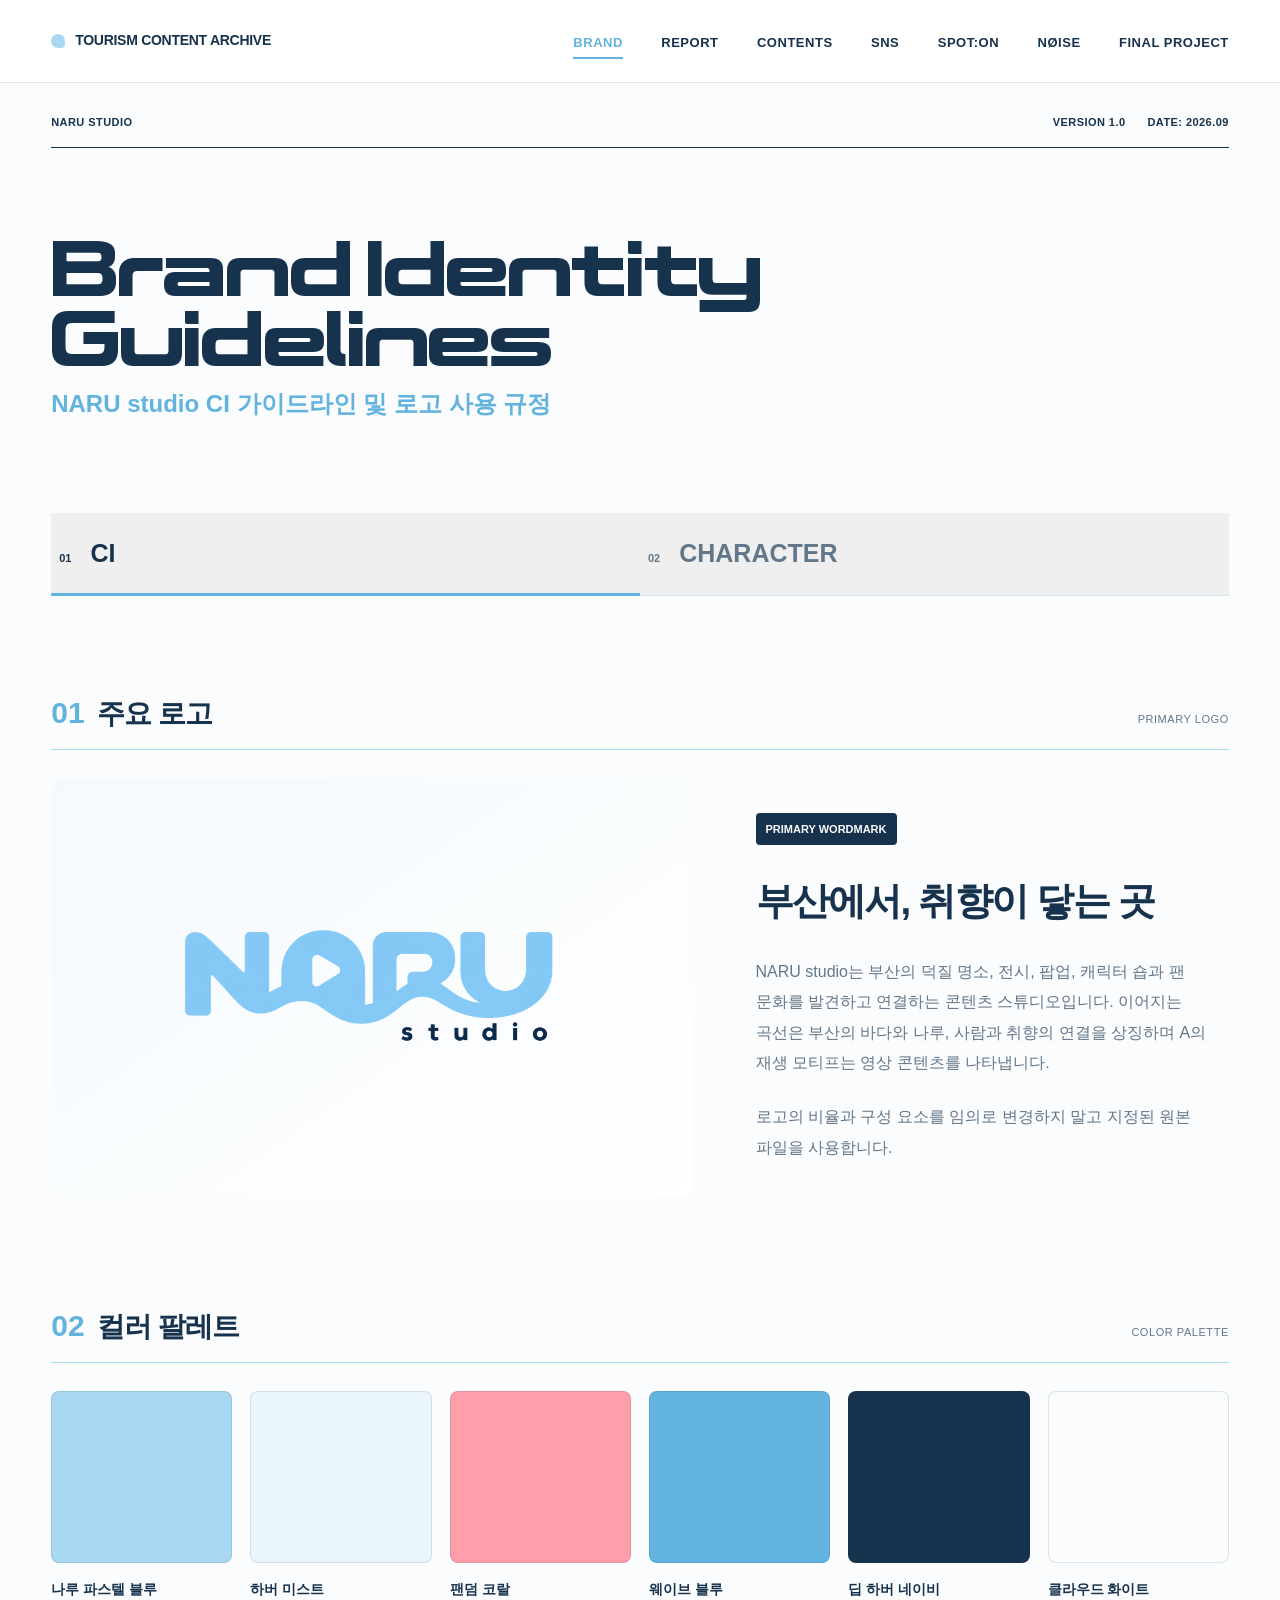
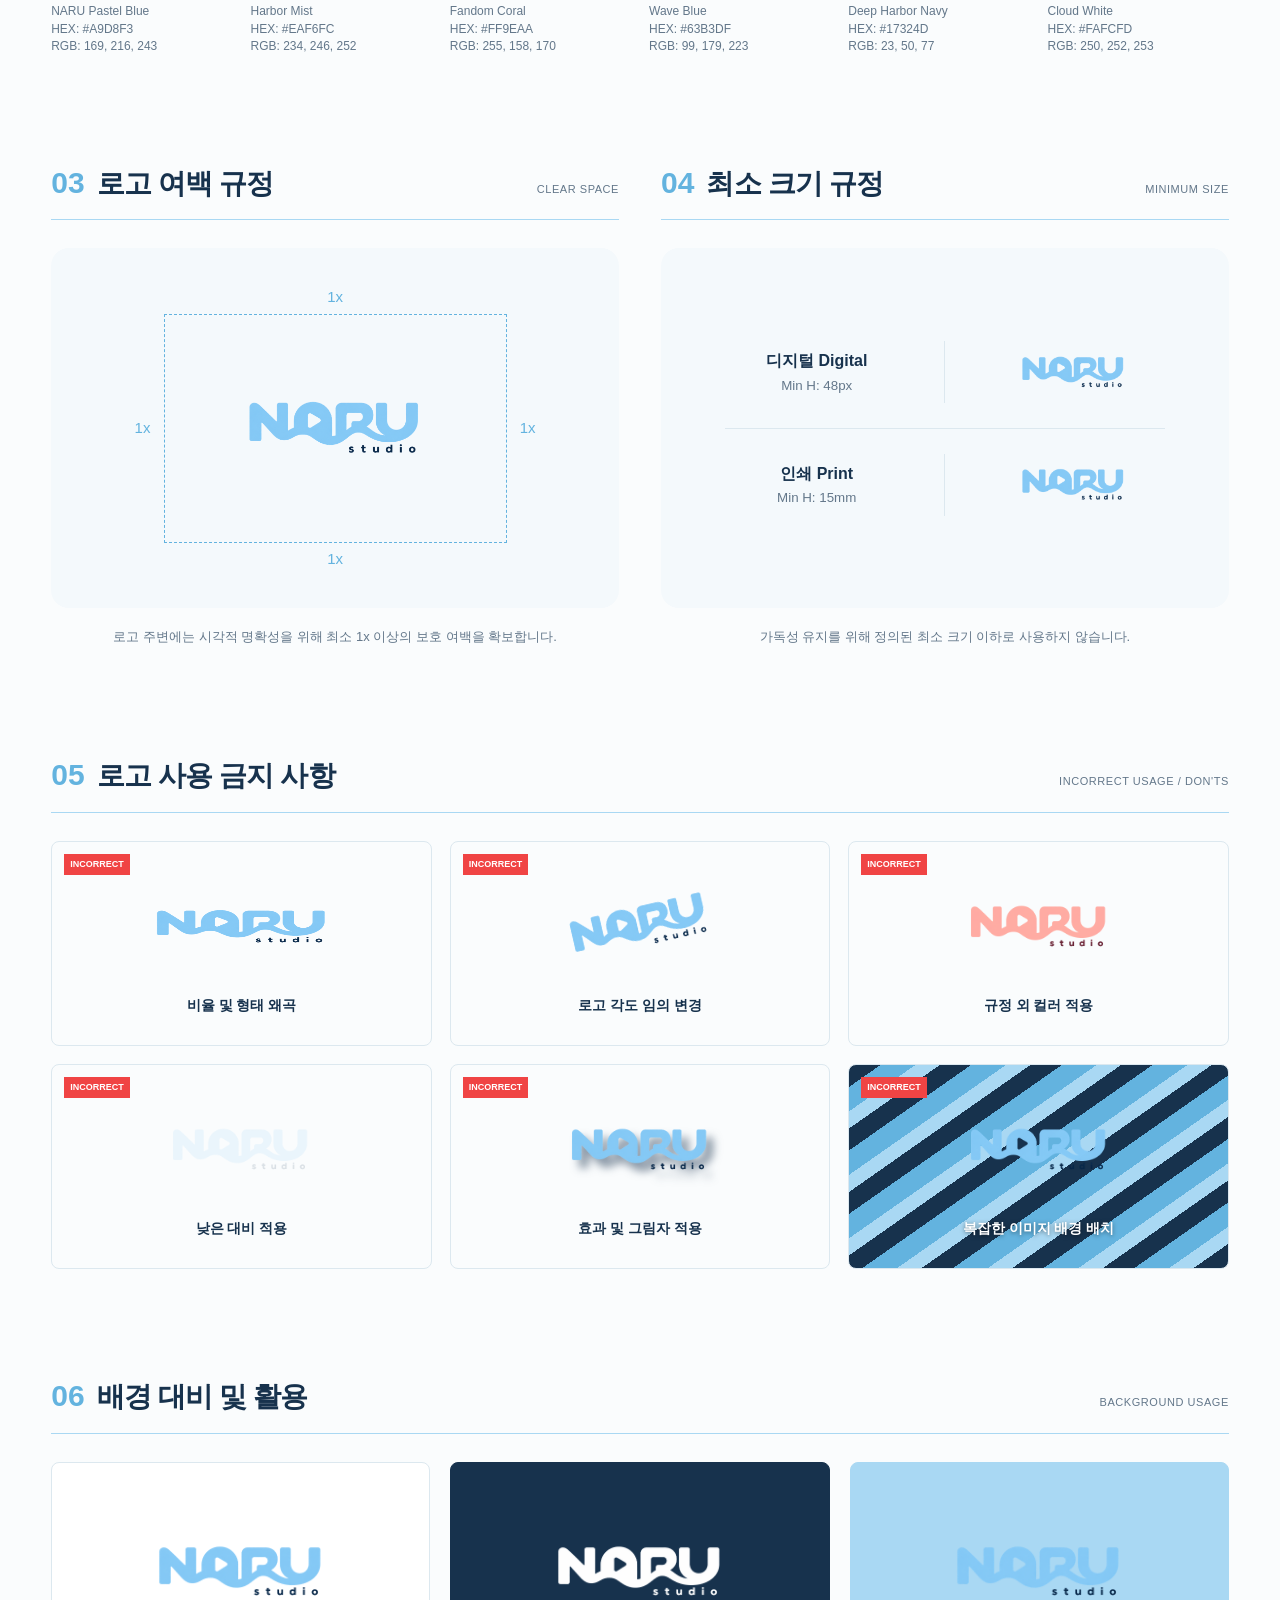
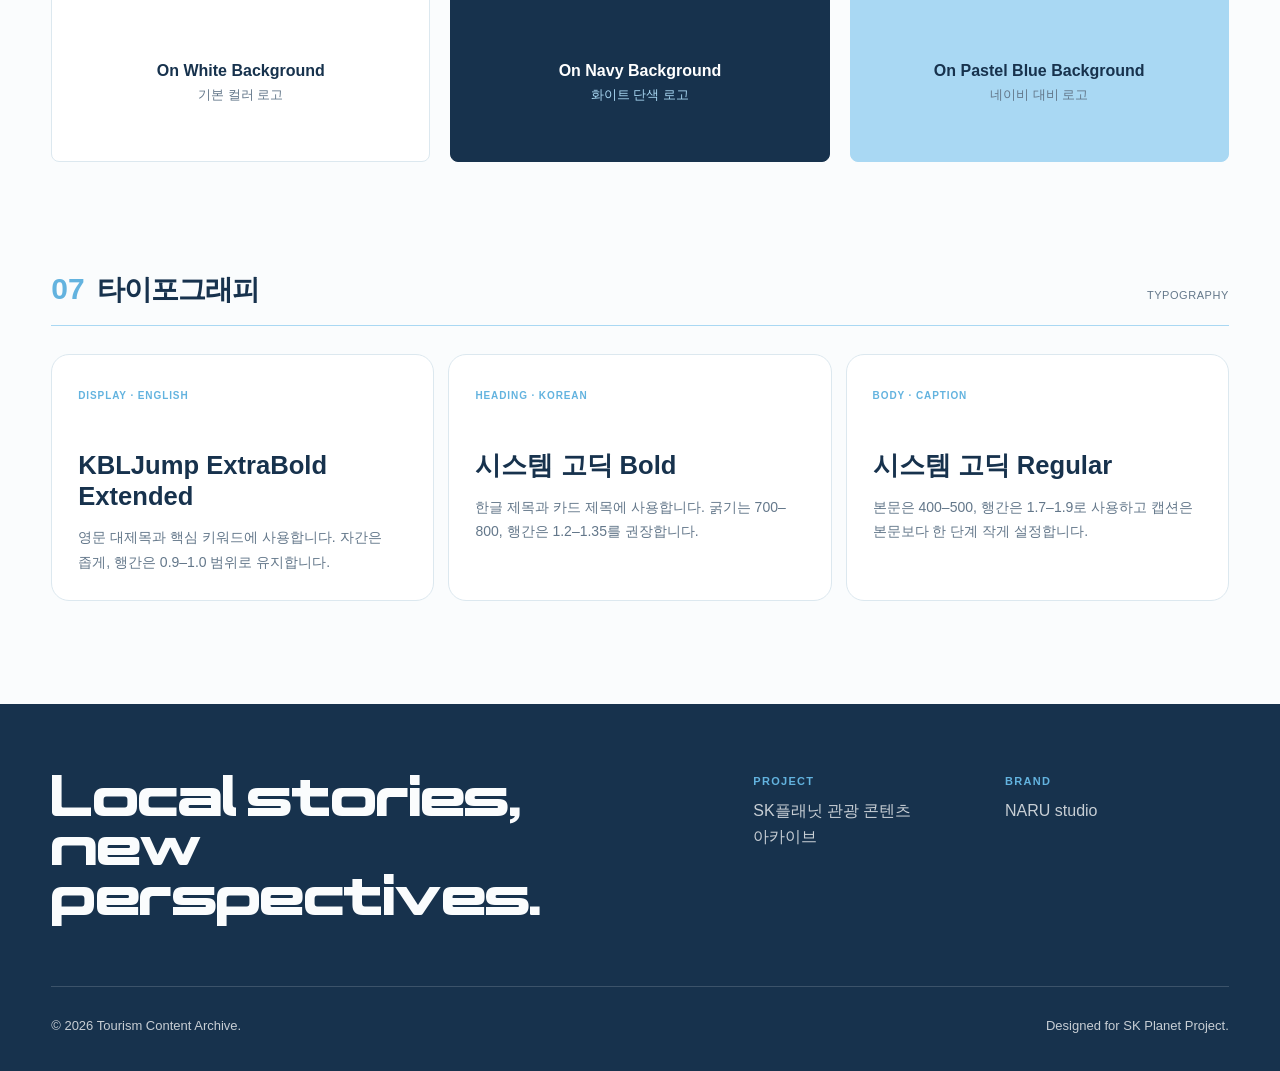
==== commit 678faa5e: "Refine portfolio sections and states" ====
--- a/brand.html
+++ b/brand.html
@@ -124,6 +124,15 @@
           <article class="background-card background-card--pastel"><img src="assets/images/common/naru-logo.png" alt="파스텔 블루 배경 위 NARU studio 로고"><strong>On Pastel Blue Background</strong><span>네이비 대비 로고</span></article>
         </div>
       </section>
+
+      <section class="guide-section" aria-labelledby="typography-heading">
+        <div class="guide-section-heading"><span class="guide-number">07</span><h2 id="typography-heading">타이포그래피</h2><span>TYPOGRAPHY</span></div>
+        <div class="typography-guide-grid">
+          <article><span>DISPLAY · ENGLISH</span><strong>KBLJump ExtraBold Extended</strong><p>영문 대제목과 핵심 키워드에 사용합니다. 자간은 좁게, 행간은 0.9–1.0 범위로 유지합니다.</p></article>
+          <article><span>HEADING · KOREAN</span><strong>시스템 고딕 Bold</strong><p>한글 제목과 카드 제목에 사용합니다. 굵기는 700–800, 행간은 1.2–1.35를 권장합니다.</p></article>
+          <article><span>BODY · CAPTION</span><strong>시스템 고딕 Regular</strong><p>본문은 400–500, 행간은 1.7–1.9로 사용하고 캡션은 본문보다 한 단계 작게 설정합니다.</p></article>
+        </div>
+      </section>
       </div>
 
       <div class="brand-tab-panel" id="brand-panel-character" role="tabpanel" aria-labelledby="brand-tab-character" data-brand-panel="character" hidden>
@@ -224,6 +233,16 @@
             </figure>
           </section>
         </div>
+
+        <section class="guide-section character-usage" aria-labelledby="character-usage-heading">
+          <div class="guide-section-heading"><span class="guide-number">03</span><h2 id="character-usage-heading">캐릭터 활용 규정</h2><span>CHARACTER USAGE</span></div>
+          <div class="character-usage-grid">
+            <article><span>01 · MINIMUM SIZE</span><strong>디지털 최소 높이 120px</strong><p>표정과 실루엣이 식별되는 크기 이상으로 사용합니다.</p></article>
+            <article><span>02 · BACKGROUND</span><strong>단색·저채도 배경 권장</strong><p>캐릭터의 외곽선과 주요 색상이 분명히 보이는 배경을 선택합니다.</p></article>
+            <article><span>03 · PROPORTION</span><strong>원본 비율 유지</strong><p>가로·세로 비율, 얼굴과 신체의 형태를 임의로 변경하지 않습니다.</p></article>
+            <article><span>04 · EFFECTS</span><strong>임의 변형 금지</strong><p>색상 변경, 좌우 반전, 과도한 그림자와 필터 적용을 금지합니다.</p></article>
+          </div>
+        </section>
       </div>
     </div>
   </main>
--- a/assets/css/pages.css
+++ b/assets/css/pages.css
@@ -609,7 +609,8 @@
 
 .shortform-video-grid {
   display: grid;
-  grid-template-columns: minmax(260px, 390px);
+  grid-template-columns: repeat(3, minmax(0, 1fr));
+  gap: clamp(24px, 4vw, 44px);
 }
 
 .content-thumb--video {
@@ -895,6 +896,15 @@
 .empty-note p {
   color: var(--color-muted);
 }
+
+/* SNS live dashboard */
+.sns-page-header{padding-bottom:42px}.sns-title-row{display:grid;grid-template-columns:minmax(0,1fr) auto;align-items:end;gap:32px}.sns-sync-state{display:flex;align-items:center;gap:12px;padding:15px 18px;background:#fff;border:1px solid var(--color-line);border-radius:999px}.sns-sync-state .sync-dot{width:9px;height:9px;background:#aab2bc;border-radius:50%;box-shadow:0 0 0 5px rgba(170,178,188,.15)}.sns-sync-state.is-ready .sync-dot{background:#31a86b;box-shadow:0 0 0 5px rgba(49,168,107,.14)}.sns-sync-state strong,.sns-sync-state time{display:block}.sns-sync-state strong{font-size:12px}.sns-sync-state time{margin-top:2px;color:var(--color-muted);font-size:10px}.sns-jump-nav{display:flex;gap:8px;margin-top:44px}.sns-jump-nav a{padding:10px 16px;background:#fff;border:1px solid var(--color-line);border-radius:999px;font-size:11px;font-weight:800}.sns-jump-nav a:last-child{color:#fff;background:#f52525;border-color:#f52525}
+.sns-channel-grid{display:grid;grid-template-columns:minmax(0,.82fr) minmax(0,1.18fr);gap:18px}.sns-channel-card{display:flex;min-height:310px;padding:clamp(26px,4vw,48px);border:1px solid var(--color-line);border-radius:var(--radius-lg);flex-direction:column}.sns-channel-card--instagram{background:linear-gradient(145deg,#fff 0%,#f8f4f8 100%)}.sns-channel-card--youtube{color:#fff;background:#161616;border-color:#161616}.platform-heading{display:flex;align-items:center;gap:18px}.platform-icon{display:grid;width:54px;height:54px;border:1px solid currentColor;border-radius:17px;place-items:center;font-family:var(--font-display);font-size:13px;font-weight:800}.sns-channel-card--youtube .platform-icon{color:#fff;background:#f52525;border-color:#f52525}.platform-kicker,.panel-kicker{color:var(--color-support);font-family:var(--font-display);font-size:10px;font-weight:800;letter-spacing:.1em}.sns-channel-card--youtube .platform-kicker{color:#ff6464}.platform-heading h3{margin-top:5px;font-size:clamp(24px,3vw,38px);letter-spacing:-.05em}.sns-channel-card>p{max-width:590px;margin:42px 0 30px;color:var(--color-muted);font-size:15px;line-height:1.75}.sns-channel-card--youtube>p{color:rgba(255,255,255,.66)}.connection-badge{display:flex;align-items:center;gap:9px;margin-top:auto;font-size:11px;font-weight:800}.connection-badge span{width:7px;height:7px;background:#42d582;border-radius:50%}.connection-badge.is-empty span{background:#aab2bc}.channel-card-footer{display:flex;align-items:center;justify-content:space-between;gap:20px;margin-top:auto}.channel-link{padding-bottom:3px;border-bottom:1px solid rgba(255,255,255,.5);font-size:12px;font-weight:800}
+.youtube-section{background:#fff}.youtube-section-head{align-items:end}.sns-metric-grid{display:grid;grid-template-columns:repeat(5,minmax(0,1fr));gap:12px}.sns-metric-card{min-height:190px;padding:24px;background:#f6f8fa;border:1px solid var(--color-line);border-radius:var(--radius-md)}.sns-metric-card>span{color:var(--color-muted);font-size:11px;font-weight:800}.sns-metric-card strong{display:block;margin:38px 0 12px;font-family:var(--font-display);font-size:clamp(30px,3.5vw,52px);letter-spacing:-.07em;line-height:.9}.sns-metric-card small{color:var(--color-muted);font-size:10px;line-height:1.45}.sns-metric-card--accent{background:var(--color-brand-main)}.sns-metric-card--dark{color:#fff;background:#191919;border-color:#191919}.sns-metric-card--dark>span,.sns-metric-card--dark small{color:rgba(255,255,255,.65)}
+.sns-analysis-grid{display:grid;grid-template-columns:minmax(0,1.45fr) minmax(300px,.75fr);gap:18px;margin-top:18px}.sns-panel{min-height:370px;padding:clamp(24px,3vw,38px);border:1px solid var(--color-line);border-radius:var(--radius-lg)}.sns-panel-head{display:flex;align-items:flex-start;justify-content:space-between;gap:20px}.sns-panel-head h3{margin-top:6px;font-size:clamp(24px,2.6vw,34px);letter-spacing:-.05em}.sns-panel-head>span{color:var(--color-muted);font-size:10px}.sns-history-chart{display:flex;height:220px;align-items:flex-end;justify-content:center;gap:10px;margin-top:36px;border-bottom:1px solid var(--color-line)}.history-bar-wrap{display:flex;height:100%;min-width:0;flex:1;align-items:center;justify-content:flex-end;flex-direction:column}.history-bar-wrap strong{margin-bottom:8px;font-size:10px}.history-bar{width:min(42px,70%);height:var(--bar-height);min-height:8px;background:var(--color-support);border-radius:7px 7px 0 0}.history-bar-wrap span{position:relative;margin-bottom:-25px;color:var(--color-muted);font-size:9px}.chart-empty{margin:auto;color:var(--color-muted);font-size:13px;text-align:center}.reaction-summary{margin-top:34px;border-top:1px solid var(--color-ink)}.reaction-summary>div{display:grid;grid-template-columns:80px minmax(0,1fr);gap:16px;padding:20px 0;border-bottom:1px solid var(--color-line)}.reaction-summary dt{color:var(--color-muted);font-size:11px;font-weight:700}.reaction-summary dd{overflow:hidden;font-size:13px;font-weight:800;text-overflow:ellipsis;white-space:nowrap}
+.content-performance-head{display:flex;align-items:end;justify-content:space-between;gap:24px;margin:clamp(70px,8vw,110px) 0 26px}.content-performance-head h2{margin-top:8px;font-size:clamp(34px,5vw,64px);letter-spacing:-.065em}.content-performance-head>p{max-width:340px;color:var(--color-muted);font-size:13px;text-align:right}.youtube-content-grid{display:grid;grid-template-columns:repeat(3,minmax(0,1fr));gap:18px}.youtube-video-card{overflow:hidden;border:1px solid var(--color-line);border-radius:var(--radius-md)}.video-thumbnail{position:relative;display:block;aspect-ratio:16/9;overflow:hidden;background:#e7ebee}.video-thumbnail img{width:100%;height:100%;object-fit:cover;transition:transform var(--ease)}.video-thumbnail:hover img{transform:scale(1.035)}.video-thumbnail span{position:absolute;right:10px;bottom:10px;padding:5px 7px;color:#fff;background:rgba(0,0,0,.78);border-radius:4px;font-size:9px;font-weight:800}.video-card-body{padding:22px}.video-card-body time{color:var(--color-muted);font-size:9px}.video-card-body h3{display:-webkit-box;min-height:50px;margin:10px 0 24px;overflow:hidden;font-size:17px;letter-spacing:-.035em;line-height:1.45;-webkit-box-orient:vertical;-webkit-line-clamp:2}.video-card-body dl{display:grid;grid-template-columns:repeat(4,1fr);gap:8px;padding-top:16px;border-top:1px solid var(--color-line)}.video-card-body dt{color:var(--color-muted);font-size:8px}.video-card-body dd{margin-top:3px;font-size:11px;font-weight:800}.sns-data-empty{grid-column:1/-1;padding:64px 24px;background:#f7f9fa;border:1px dashed #b7c0c8;border-radius:var(--radius-lg);text-align:center}.sns-data-empty strong{font-size:18px}.sns-data-empty p{margin-top:9px;color:var(--color-muted);font-size:13px}
+.channel-link--dark{border-color:rgba(0,0,0,.45)}.platform-section-aside{display:flex;max-width:470px;align-items:flex-end;flex-direction:column}.platform-action{display:inline-flex;align-items:center;gap:12px;margin-top:20px;padding:12px 18px;border-radius:999px;font-size:11px;font-weight:800}.platform-action--instagram{color:#fff;background:linear-gradient(110deg,#833ab4,#fd1d1d,#fcb045)}.platform-action--youtube{color:#fff;background:#f52525}.instagram-section{background:#fff}.history-bar--instagram{background:linear-gradient(180deg,#833ab4,#f77737)}.instagram-content-grid{display:grid;grid-template-columns:repeat(3,minmax(0,1fr));gap:18px}.youtube-video-card{background:#fff}.instagram-post-card .video-thumbnail{aspect-ratio:1/1}
+.sns-method-section{background:#151515}.sns-method-section .section-title{color:#fff}.sns-method-section .section-description{color:rgba(255,255,255,.6)}.sns-guide-grid{display:grid;grid-template-columns:repeat(3,1fr);gap:1px;overflow:hidden;background:rgba(255,255,255,.16);border-radius:var(--radius-lg)}.sns-guide-grid article{min-height:230px;padding:32px;background:#1d1d1d}.sns-guide-grid span{color:var(--color-brand-main);font-family:var(--font-display);font-size:10px;font-weight:800}.sns-guide-grid strong{display:block;margin:45px 0 12px;color:#fff;font-size:21px}.sns-guide-grid p{color:rgba(255,255,255,.58);font-size:13px;line-height:1.7}
 
 /* SPOT:ON interactive preview */
 .spoton-page {
@@ -1866,5 +1876,22 @@
 }
 
 /* Report archive and BIC study */
+.research-report .report-hub h1 {
+  font-family: var(--font-impact);
+  font-size: clamp(56px, 7.4vw, 112px);
+  font-weight: 700;
+  letter-spacing: 0.01em;
+  line-height: 0.96;
+}
+
+.report-conclusion-wrap {
+  padding-bottom: clamp(120px, 12vw, 190px);
+}
+
 .report-hub{min-height:calc(100vh - 78px);padding:clamp(72px,10vw,140px) 0;background:linear-gradient(135deg,var(--color-white) 0 50%,var(--color-brand-sub) 50%)}.report-hub h1{margin-top:18px;font-family:var(--font-display);font-size:clamp(70px,12vw,180px);font-weight:800;letter-spacing:-.08em;line-height:.78}.report-hub h1 span{color:var(--color-support)}.report-hub-intro{max-width:620px;margin:clamp(34px,5vw,66px) 0 34px;color:var(--color-muted);font-size:clamp(17px,1.7vw,22px);line-height:1.75}.report-chooser{display:grid;grid-template-columns:repeat(2,minmax(0,1fr));gap:16px}.report-choice{position:relative;display:flex;min-height:clamp(280px,29vw,390px);padding:clamp(28px,4vw,52px);overflow:hidden;color:var(--color-ink);border:1px solid var(--color-line);border-radius:var(--radius-lg);text-align:left;flex-direction:column;align-items:flex-start;cursor:pointer;transition:transform var(--ease),box-shadow var(--ease)}.report-choice:hover,.report-choice:focus-visible{transform:translateY(-5px);box-shadow:var(--shadow-soft);outline:3px solid var(--color-support);outline-offset:3px}.report-choice--maple{background:#fff}.report-choice--bic{color:#fff;background:var(--color-ink);border-color:var(--color-ink)}.report-choice-index{color:var(--color-support);font-family:var(--font-display);font-size:11px;font-weight:800;letter-spacing:.1em}.report-choice strong{margin-top:auto;font-size:clamp(30px,4.3vw,60px);letter-spacing:-.065em;line-height:.96}.report-choice small{margin-top:18px;color:var(--color-muted);font-size:14px}.report-choice--bic small{color:rgba(255,255,255,.68)}.report-choice i{position:absolute;top:28px;right:30px;color:var(--color-support);font-size:30px;font-style:normal}.report-switcher{position:sticky;top:0;z-index:12;color:var(--color-ink);background:rgba(250,252,253,.96);border-bottom:1px solid var(--color-line);backdrop-filter:blur(14px)}.report-switcher .container{display:grid;grid-template-columns:auto 1fr auto;align-items:center;gap:18px;min-height:54px}.report-switcher button{padding:8px 0;color:var(--color-support);font-family:var(--font-display);font-size:11px;font-weight:800;letter-spacing:.04em;text-align:left;cursor:pointer}.report-switcher span{color:var(--color-muted);font-size:10px;font-weight:700;text-align:right}.report-switcher strong{font-family:var(--font-display);font-size:11px}.bic-cover{background:linear-gradient(135deg,#eef9ff 0 58%,#d6eefc 58%)}.bic-cover h1 span{color:var(--color-ink)}
 .bic-metric-grid,.bic-strategy-grid,.bic-award-grid{display:grid;grid-template-columns:repeat(4,1fr);gap:16px}.bic-metric-grid article{min-height:205px;padding:26px;color:#fff;background:var(--color-ink);border-radius:var(--radius-md)}.bic-metric-grid article:nth-child(2){color:var(--color-ink);background:var(--color-brand-main)}.bic-metric-grid article:nth-child(3){color:var(--color-ink);background:#fff;border:1px solid var(--color-line)}.bic-metric-grid article:nth-child(4){color:var(--color-ink);background:var(--color-accent)}.bic-metric-grid strong{display:block;margin-bottom:36px;font-family:var(--font-display);font-size:clamp(30px,4vw,54px);letter-spacing:-.07em;line-height:.9}.bic-metric-grid span,.bic-split-grid>article>span,.bic-strategy-grid span,.bic-award-grid span{font-family:var(--font-display);font-size:10px;font-weight:800;letter-spacing:.08em}.bic-metric-grid p{margin-top:8px;font-size:13px}.bic-facts-strip{display:flex;align-items:center;justify-content:space-between;gap:36px;margin-top:24px;padding:28px;background:#fff;border:1px solid var(--color-line);border-radius:var(--radius-md)}.bic-facts-strip p{max-width:760px;font-size:17px}.bic-facts-strip a{color:var(--color-support);font-size:12px;font-weight:800;white-space:nowrap}.bic-split-grid{display:grid;grid-template-columns:1fr 1fr;gap:16px}.bic-split-grid article{padding:clamp(30px,4vw,54px);background:#fff;border:1px solid var(--color-line);border-radius:var(--radius-md)}.bic-split-grid article:last-child{background:#fff3f3}.bic-split-grid h3{margin:20px 0 26px;font-size:clamp(28px,3vw,42px);letter-spacing:-.05em}.bic-split-grid li{padding:13px 0;color:var(--color-muted);border-top:1px solid var(--color-line)}.bic-strategy{background:#f8fcfe}.bic-strategy-grid article{min-height:310px;padding:28px;background:#fff;border:1px solid var(--color-line);border-radius:var(--radius-md)}.bic-strategy-grid article:nth-child(2){background:var(--color-brand-sub)}.bic-strategy-grid article:nth-child(4){background:var(--color-accent)}.bic-strategy-grid h3{margin:54px 0 14px;font-size:clamp(25px,2.7vw,38px);letter-spacing:-.055em;line-height:1.02}.bic-strategy-grid p{color:var(--color-muted);font-size:14px}.bic-award-grid article{min-height:224px;padding:28px;background:rgba(255,255,255,.08);border:1px solid rgba(255,255,255,.22);border-radius:var(--radius-md)}.bic-award-grid strong{display:block;margin:36px 0 12px;color:var(--color-brand-main);font-family:var(--font-display);font-size:clamp(28px,3vw,43px);letter-spacing:-.06em;line-height:.9}.bic-award-grid p{color:rgba(255,255,255,.66);font-size:13px}.bic-case-note{display:grid;grid-template-columns:1fr 1fr;gap:1px;margin-top:16px;overflow:hidden;background:rgba(255,255,255,.18);border-radius:var(--radius-md)}.bic-case-note>div{padding:clamp(30px,5vw,58px);background:rgba(255,255,255,.08)}.bic-case-note h3{margin-bottom:15px;font-size:clamp(29px,3vw,44px);letter-spacing:-.05em}.bic-case-note p:not(.mini-label){color:rgba(255,255,255,.7)}.bic-measure-list{border-top:2px solid var(--color-ink)}.bic-measure-list>div{display:grid;grid-template-columns:150px 1fr .7fr;gap:24px;padding:24px 0;border-bottom:1px solid var(--color-line)}.bic-measure-list span{color:var(--color-support);font-size:11px;font-weight:800}.bic-measure-list strong{font-size:18px}.bic-measure-list p{color:var(--color-muted);font-size:14px}.bic-disclaimer{display:grid;grid-template-columns:160px 1fr;gap:28px;margin-top:32px;padding:28px;background:var(--color-brand-sub);border-radius:var(--radius-md)}.bic-disclaimer strong{font-size:12px}.bic-disclaimer p{color:var(--color-muted)}
+
+/* Requested content and state additions */
+.typography-guide-grid,.character-usage-grid{display:grid;grid-template-columns:repeat(3,minmax(0,1fr));gap:14px}.typography-guide-grid article,.character-usage-grid article{min-height:210px;padding:26px;background:#fff;border:1px solid var(--color-line);border-radius:var(--radius-md)}.typography-guide-grid span,.character-usage-grid span{color:var(--color-support);font-family:var(--font-display);font-size:10px;font-weight:800;letter-spacing:.09em}.typography-guide-grid strong,.character-usage-grid strong{display:block;margin:42px 0 14px;font-size:clamp(19px,2vw,27px);line-height:1.2}.typography-guide-grid p,.character-usage-grid p{color:var(--color-muted);font-size:14px;line-height:1.75}.character-usage{margin-top:clamp(84px,12vw,156px);padding-top:clamp(58px,8vw,96px);border-top:1px solid var(--color-line)}.character-usage-grid{grid-template-columns:repeat(2,minmax(0,1fr))}.report-conclusion a{display:inline-flex;margin-top:24px;color:var(--color-support);font-size:12px;font-weight:800}.bic-measure-list~.report-conclusion{margin-top:48px}.content-meta{display:grid;grid-template-columns:repeat(2,minmax(0,1fr));gap:0 18px;margin-top:24px;border-top:1px solid var(--color-line)}.content-meta div{padding:12px 0;border-bottom:1px solid var(--color-line)}.content-meta dt{color:var(--color-muted);font-size:10px;font-weight:800}.content-meta dd{margin-top:5px;font-size:12px;line-height:1.55}.content-meta--dark{border-color:rgba(255,255,255,.2)}.content-meta--dark div{border-color:rgba(255,255,255,.14)}.content-meta--dark dt{color:var(--color-brand-main)}.content-meta--dark dd{color:rgba(255,255,255,.78)}.content-related-link{display:inline-flex;margin-top:20px;color:var(--color-support);font-size:12px;font-weight:800}.content-related-link--dark{color:var(--color-brand-main)}.cardnews-slide img[data-lightbox-image]{cursor:zoom-in}.cardnews-slide img[data-lightbox-image]:focus-visible{outline:4px solid var(--color-brand-main);outline-offset:-4px}.image-lightbox{width:min(92vw,1100px);max-width:none;max-height:92vh;padding:48px 20px 20px;background:#080b0e;border:0;border-radius:var(--radius-md)}.image-lightbox::backdrop{background:rgba(8,11,14,.88);backdrop-filter:blur(6px)}.image-lightbox img{display:block;width:100%;max-height:calc(92vh - 68px);object-fit:contain}.image-lightbox button{position:absolute;top:12px;right:16px;padding:8px;color:#fff;font-size:12px;font-weight:800;cursor:pointer}.sns-sync-state.is-error .sync-dot,.connection-badge[data-state="error"]>span:first-child{background:#d64545;box-shadow:0 0 0 5px rgba(214,69,69,.14)}.connection-badge[data-state="ready"]>span:first-child{background:#31a86b}.connection-badge[data-state="empty"]>span:first-child{background:#d39824}.spoton-permission-note{margin-top:24px!important;padding:18px;color:var(--color-muted);background:#fff;border:1px solid var(--color-line);border-radius:var(--radius-sm);font-size:13px!important;line-height:1.65!important}.spoton-permission-note strong{display:block;margin-bottom:4px;color:var(--color-ink)}.preview-error{position:absolute;inset:0;z-index:5;display:flex;align-items:center;justify-content:center;padding:32px;color:#fff;background:#111;text-align:center;flex-direction:column}.preview-error[hidden]{display:none}.preview-error strong{font-size:18px}.preview-error p{margin:10px 0 22px;color:rgba(255,255,255,.68);font-size:13px}.preview-error a{padding:11px 16px;color:var(--color-ink);background:var(--color-brand-main);border-radius:999px;font-size:11px;font-weight:800}
+
+@media(max-width:767px){.typography-guide-grid,.character-usage-grid,.content-meta{grid-template-columns:1fr}.typography-guide-grid article,.character-usage-grid article{min-height:0}.image-lightbox{width:96vw;padding:44px 10px 10px}}
--- a/assets/css/responsive.css
+++ b/assets/css/responsive.css
@@ -1,4 +1,7 @@
 @media (max-width: 1023px) {
+  .instagram-content-grid { grid-template-columns: repeat(2, 1fr); }
+  .sns-metric-grid { grid-template-columns: repeat(3, 1fr); }
+  .youtube-content-grid { grid-template-columns: repeat(2, 1fr); }
   .bic-metric-grid,
   .bic-strategy-grid { grid-template-columns: repeat(2, 1fr); }
   .problem-grid,
@@ -107,6 +110,22 @@
 }
 
 @media (max-width: 767px) {
+  .sns-title-row,
+  .sns-channel-grid,
+  .sns-analysis-grid { grid-template-columns: 1fr; }
+  .sns-sync-state { width: fit-content; margin-top: 24px; }
+  .sns-channel-card { min-height: 280px; }
+  .sns-metric-grid { grid-template-columns: repeat(2, 1fr); }
+  .sns-metric-card { min-height: 165px; }
+  .sns-metric-card:last-child { grid-column: 1 / -1; }
+  .content-performance-head { align-items: flex-start; flex-direction: column; }
+  .content-performance-head > p { text-align: left; }
+  .platform-section-aside { align-items: flex-start; }
+  .sns-guide-grid { grid-template-columns: 1fr; }
+  .shortform-video-grid {
+    grid-template-columns: repeat(3, minmax(0, 1fr));
+    gap: clamp(10px, 2.4vw, 18px);
+  }
   .report-hub { min-height: auto; }
   .report-chooser,
   .bic-split-grid,
@@ -439,6 +458,14 @@
 }
 
 @media (max-width: 420px) {
+  .shortform-video-grid { grid-template-columns: 1fr; }
+  .instagram-content-grid { grid-template-columns: 1fr; }
+  .sns-metric-grid,
+  .youtube-content-grid { grid-template-columns: 1fr; }
+  .sns-metric-card:last-child { grid-column: auto; }
+  .channel-card-footer { align-items: flex-start; flex-direction: column; }
+  .sns-panel { min-height: auto; }
+  .sns-history-chart { height: 190px; gap: 4px; margin-bottom: 24px; }
   .brand-text {
     max-width: 190px;
     overflow: hidden;
